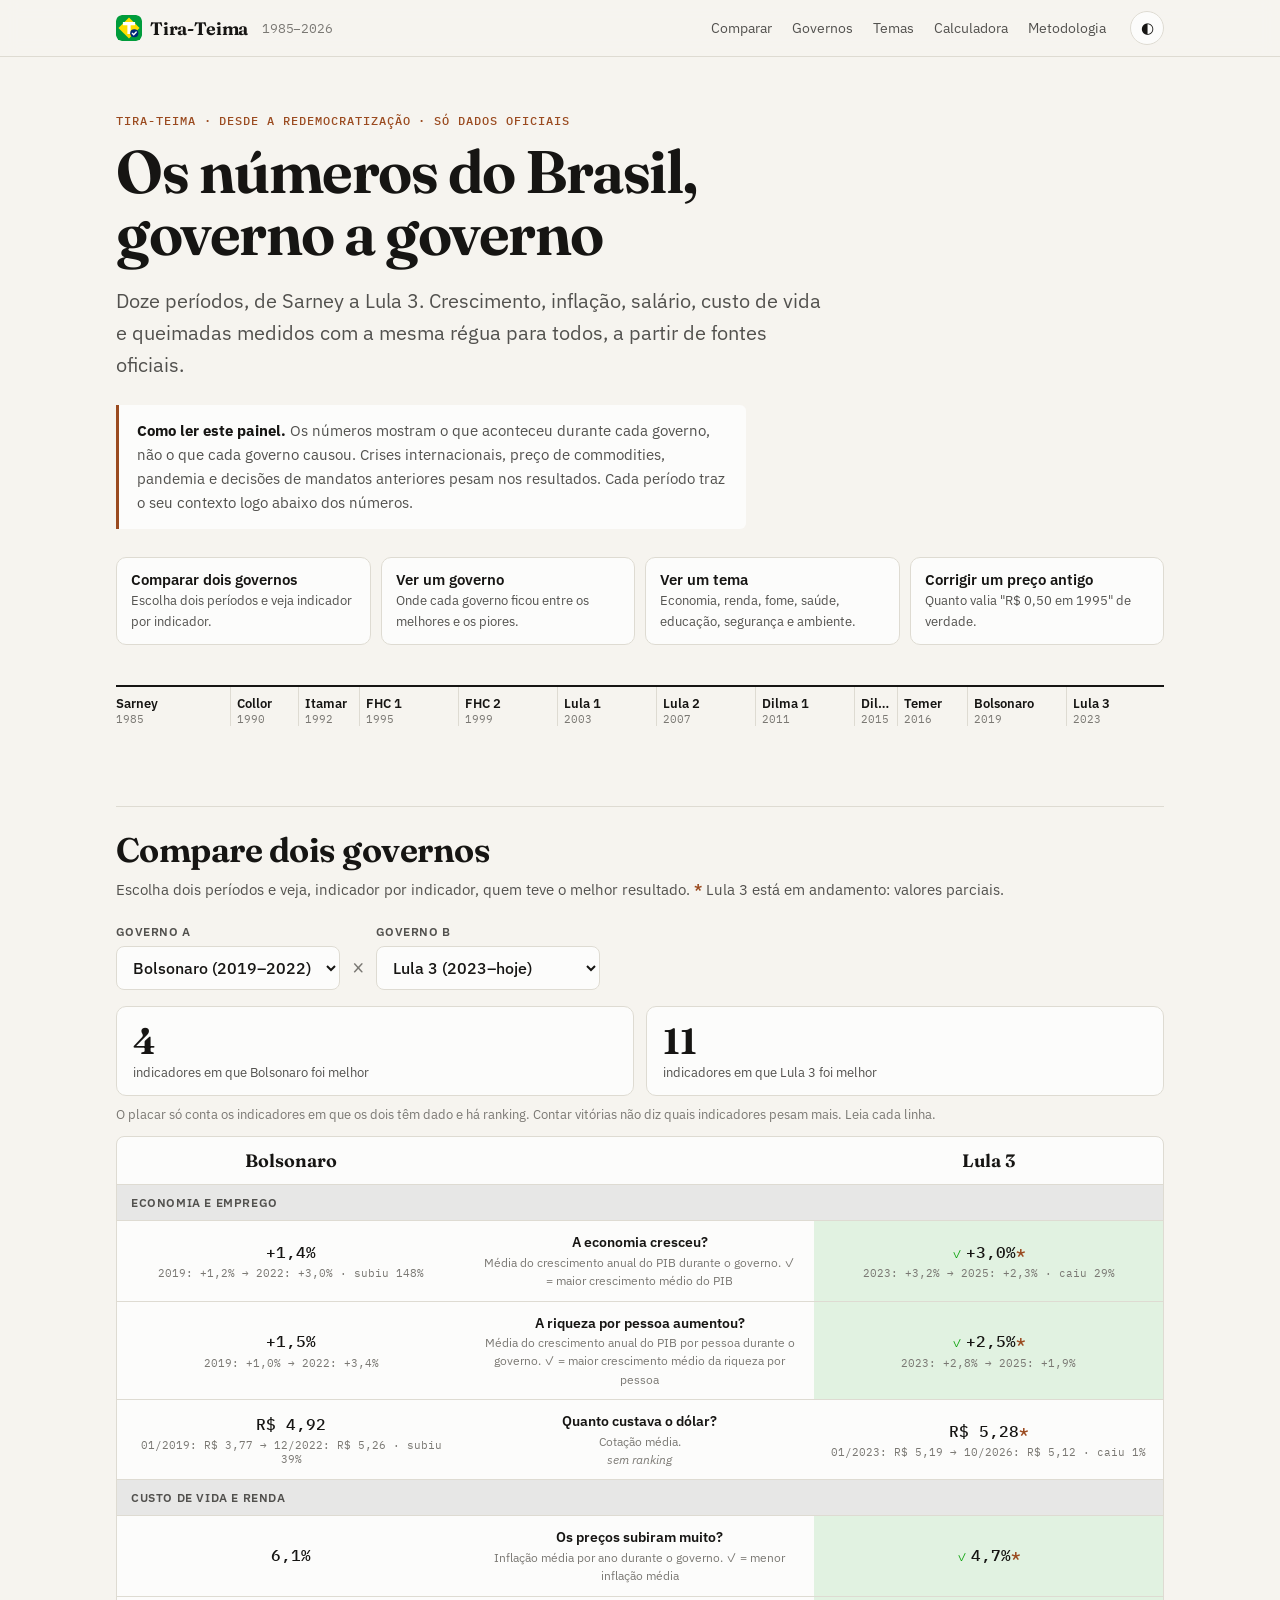
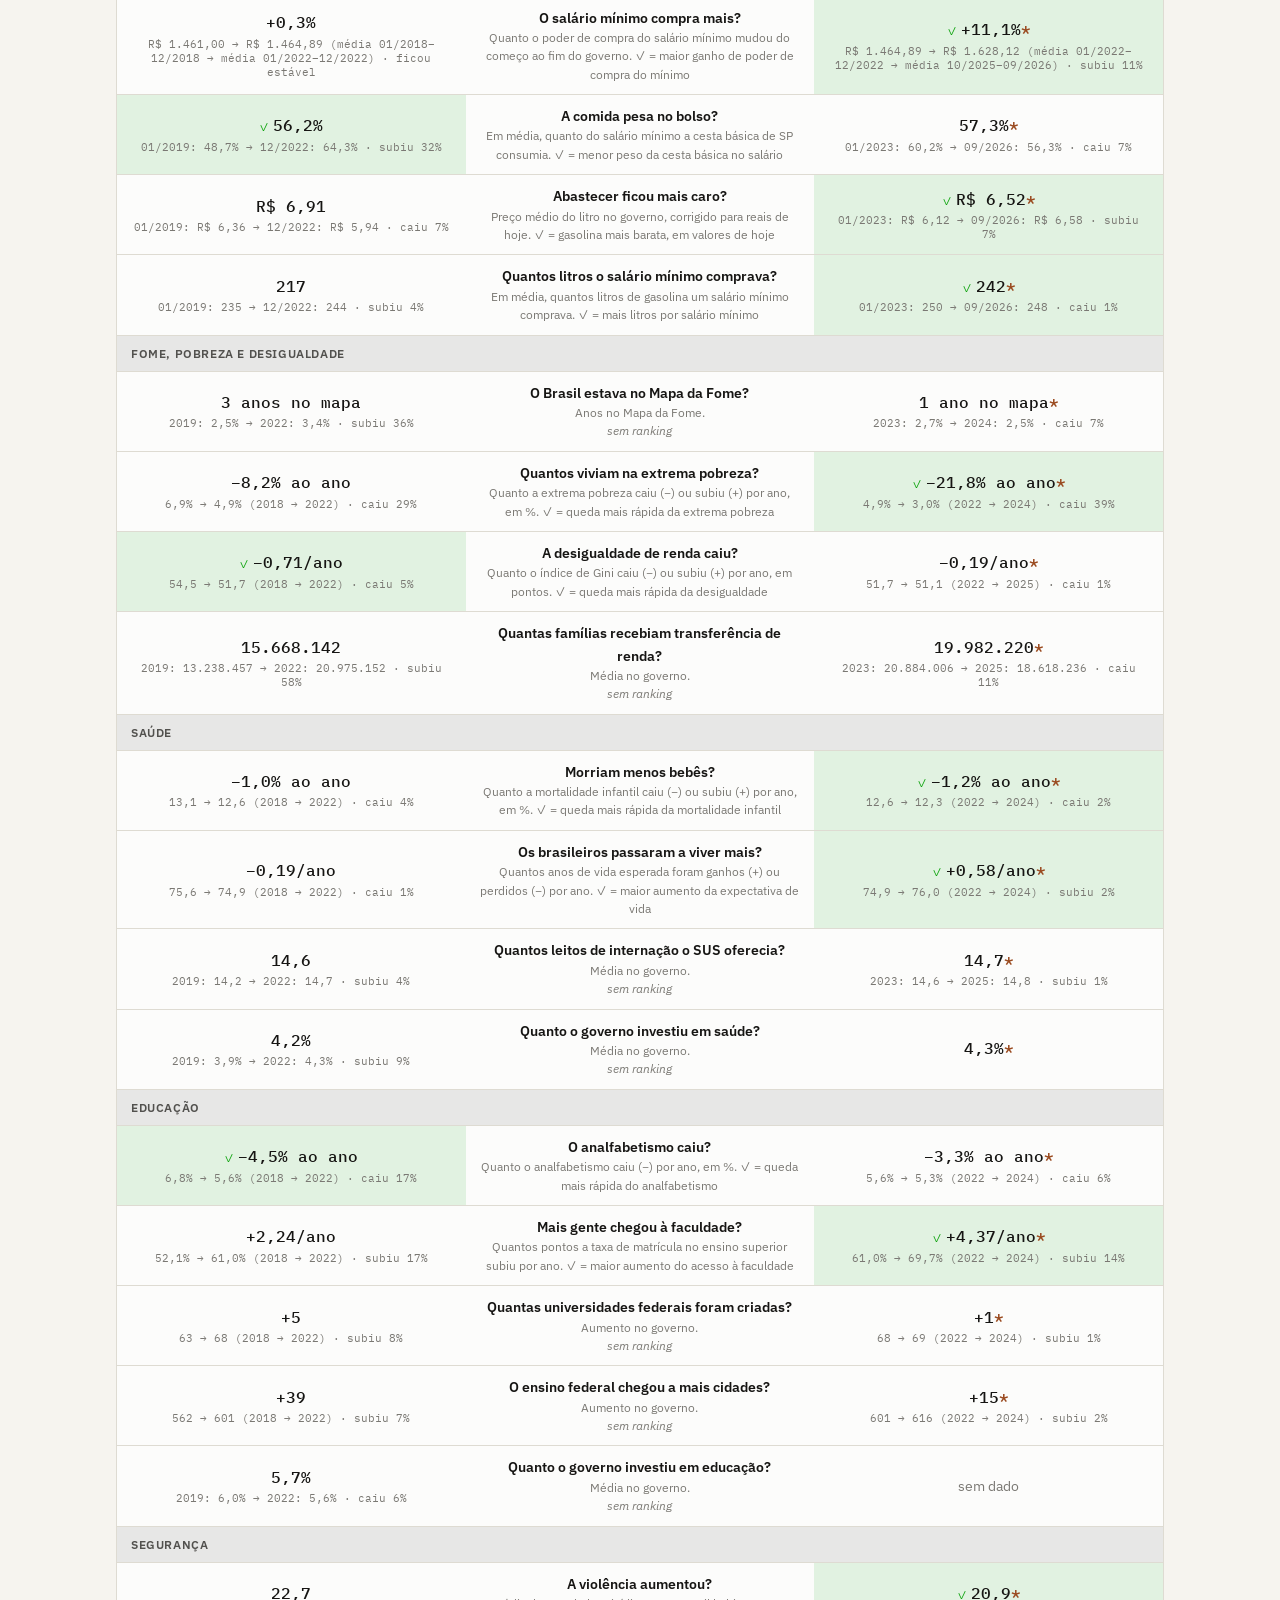
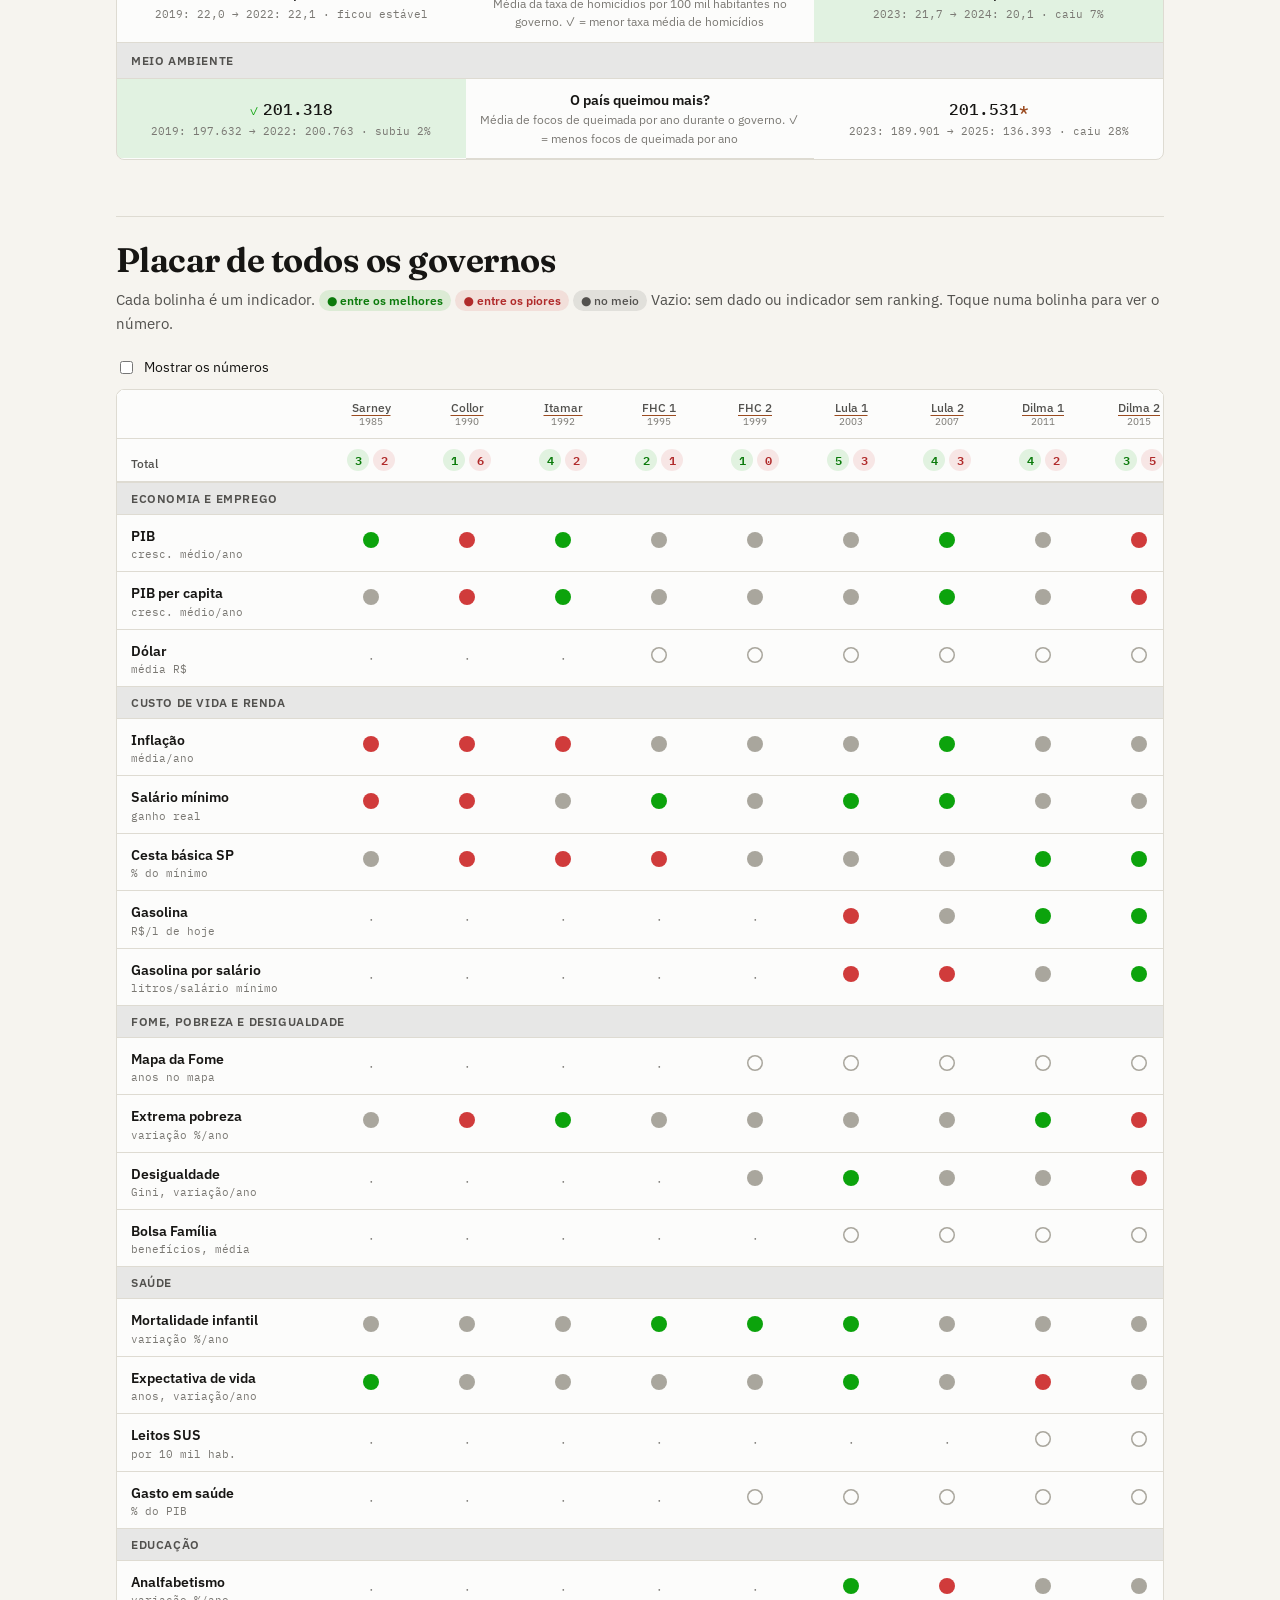
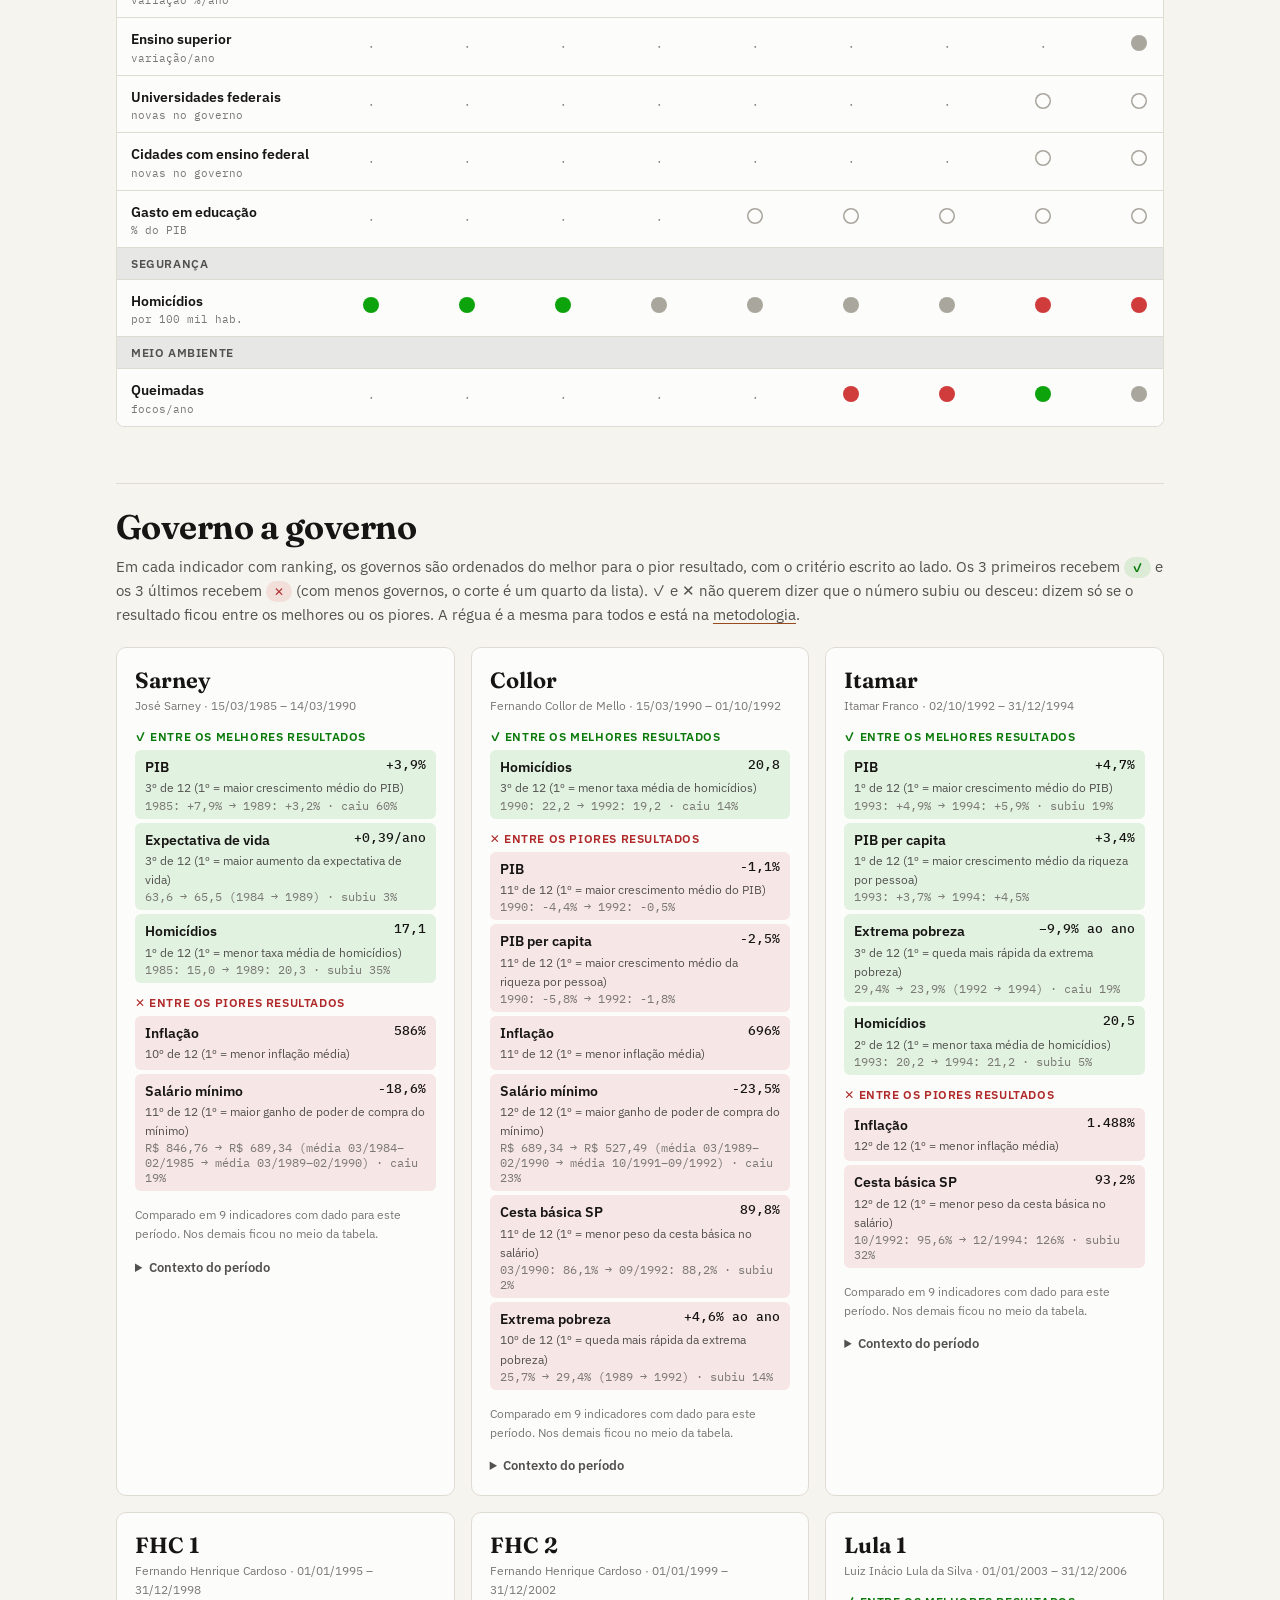
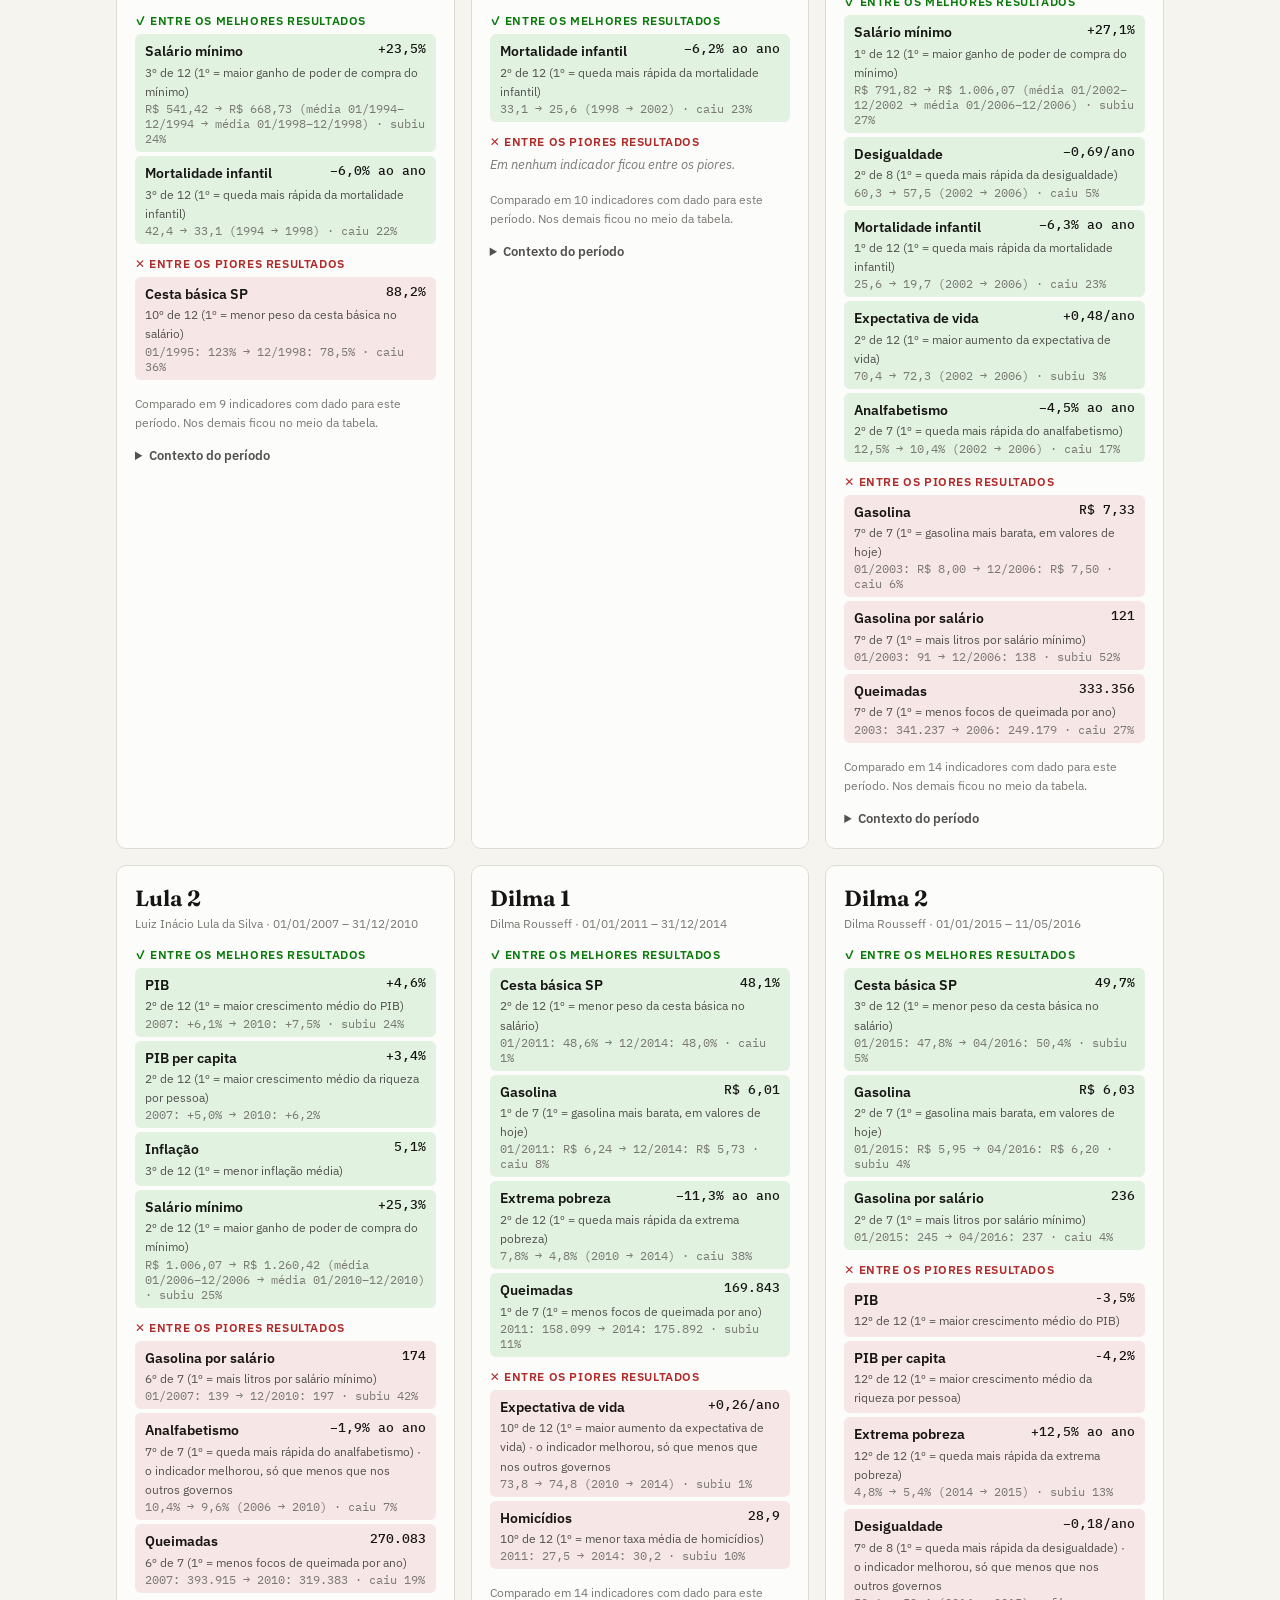
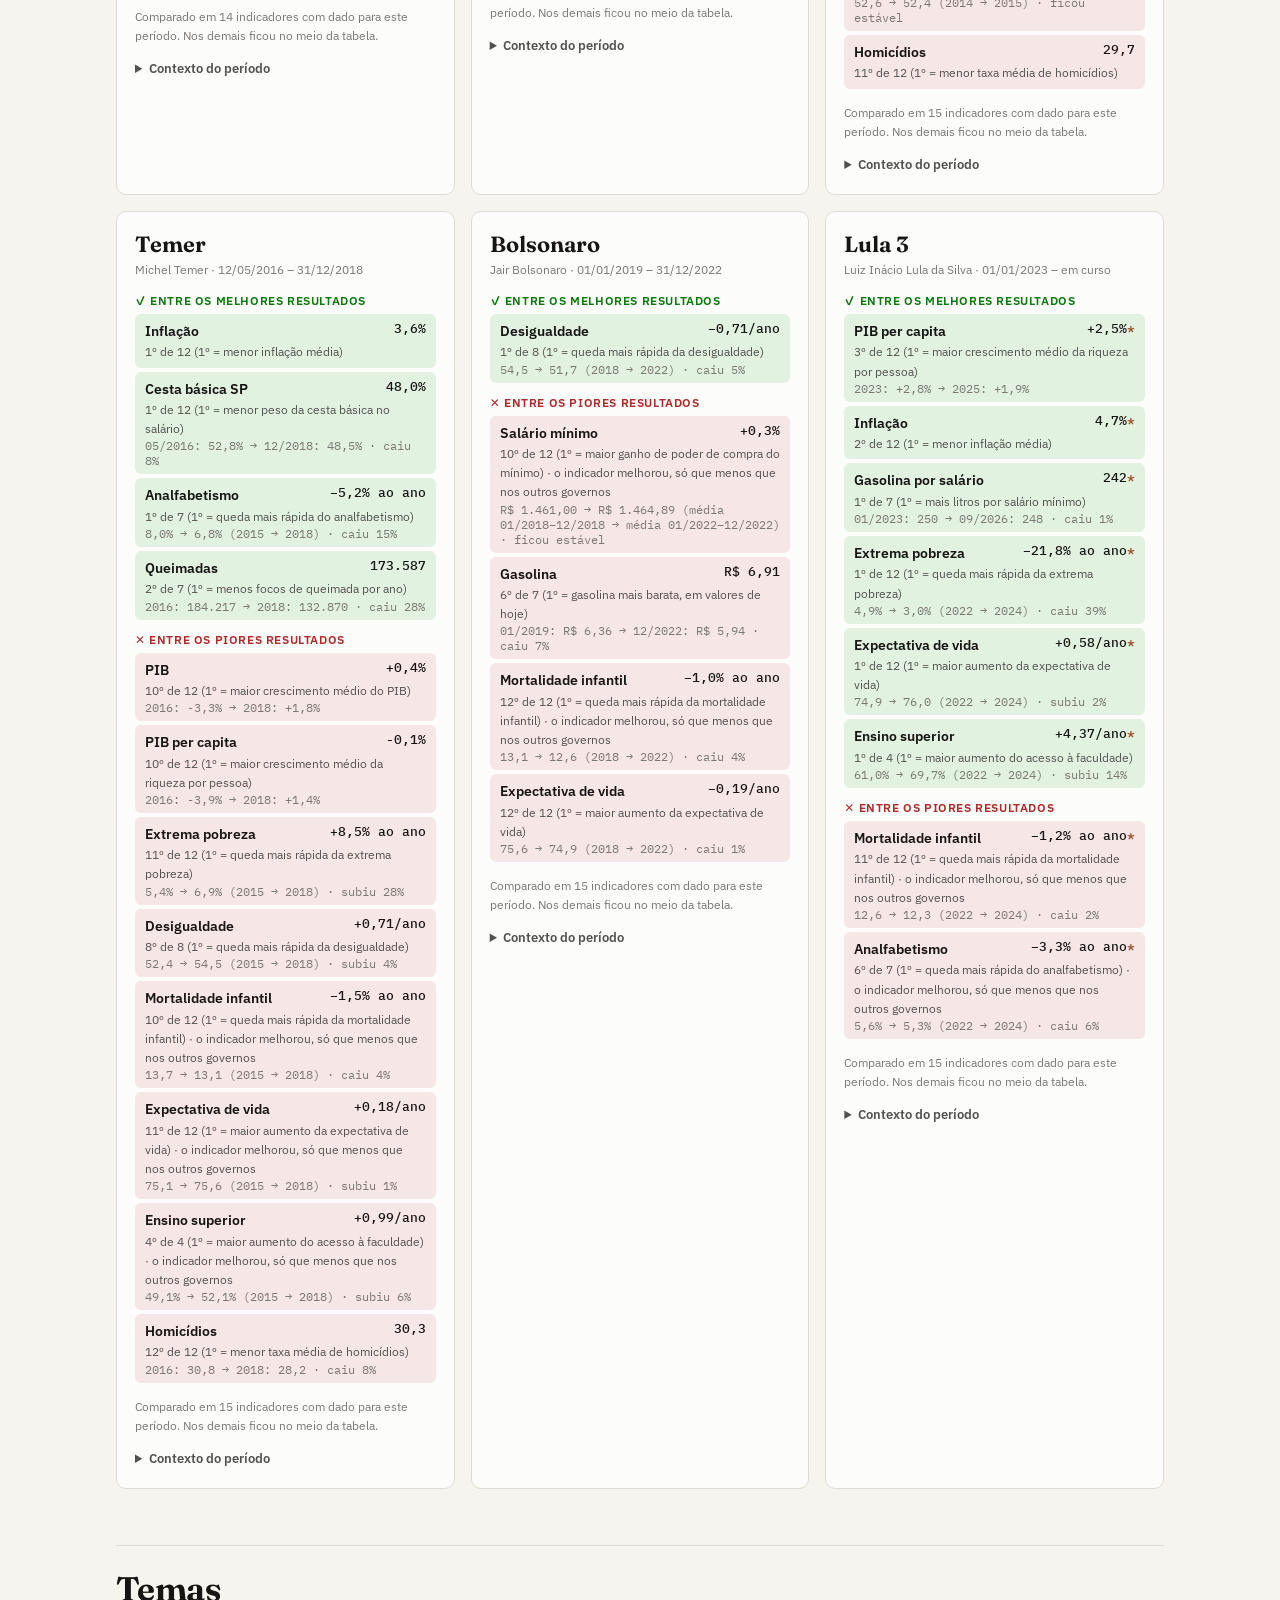
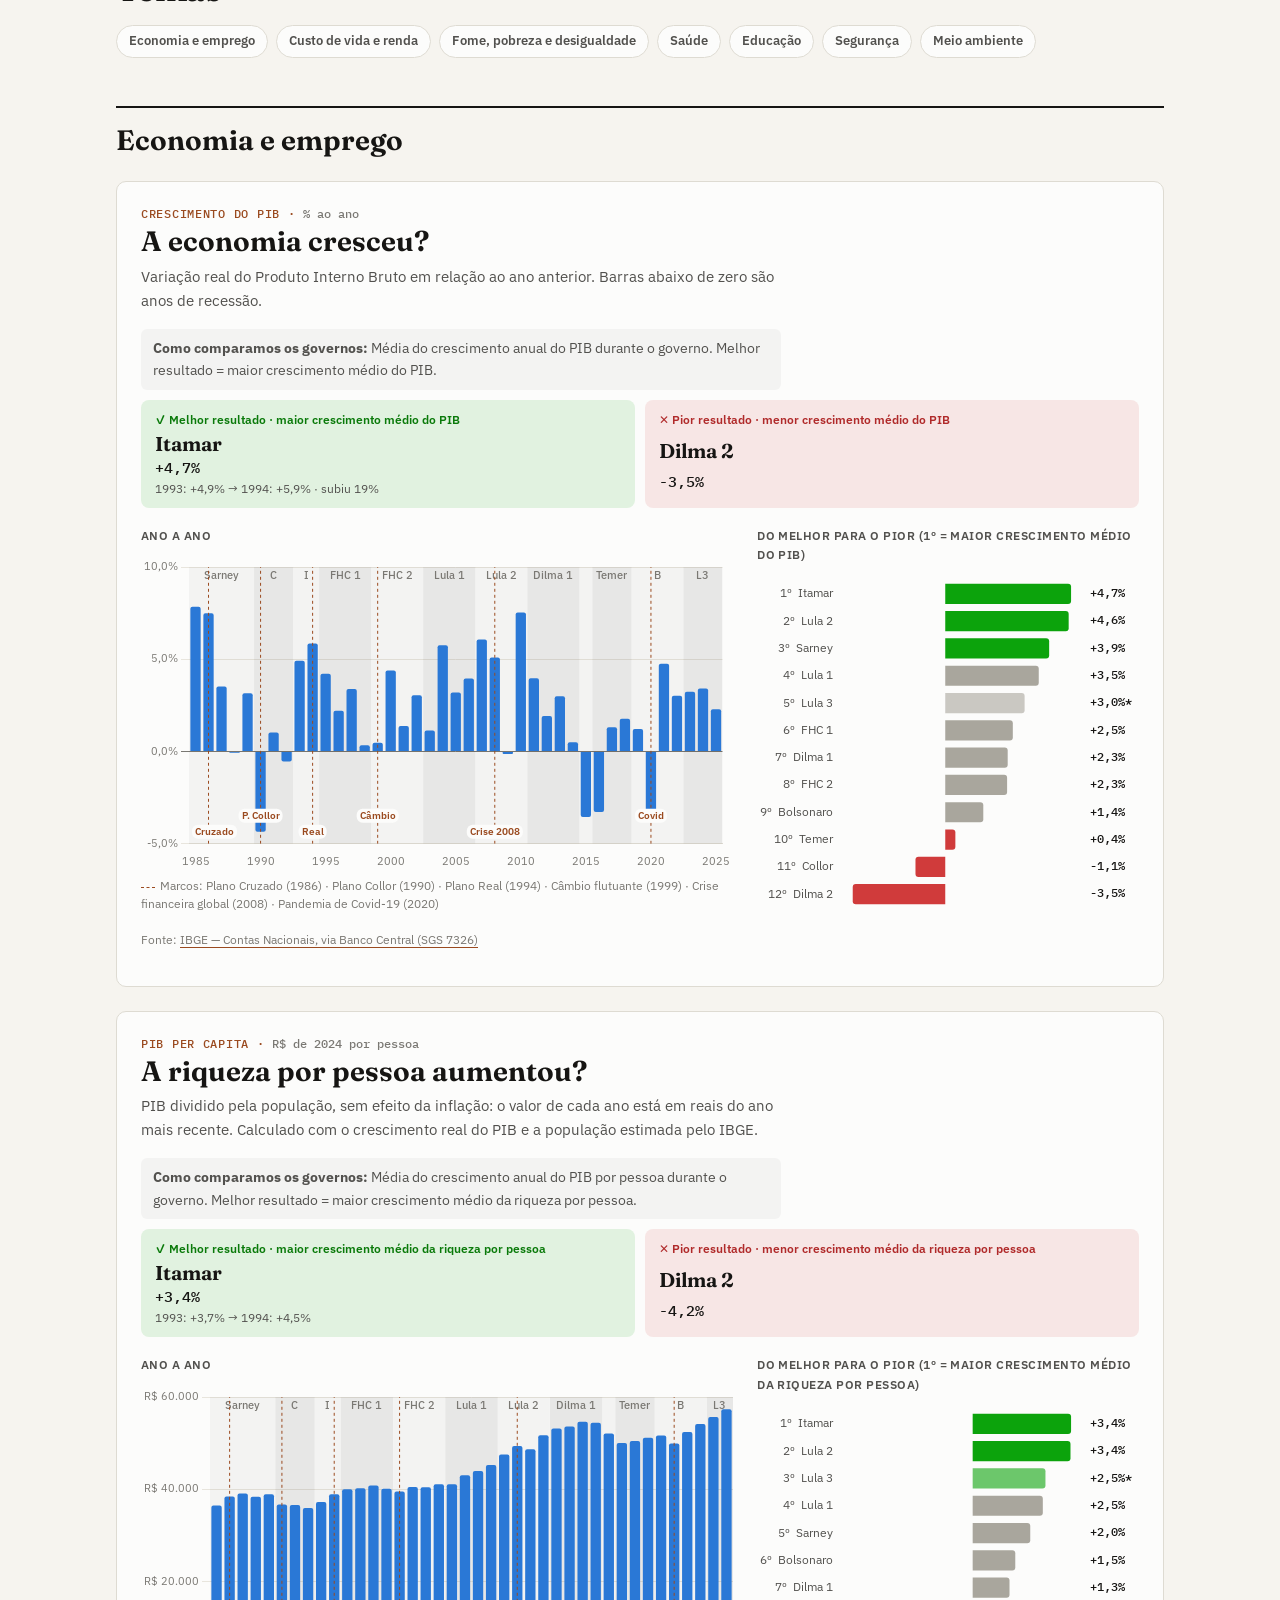
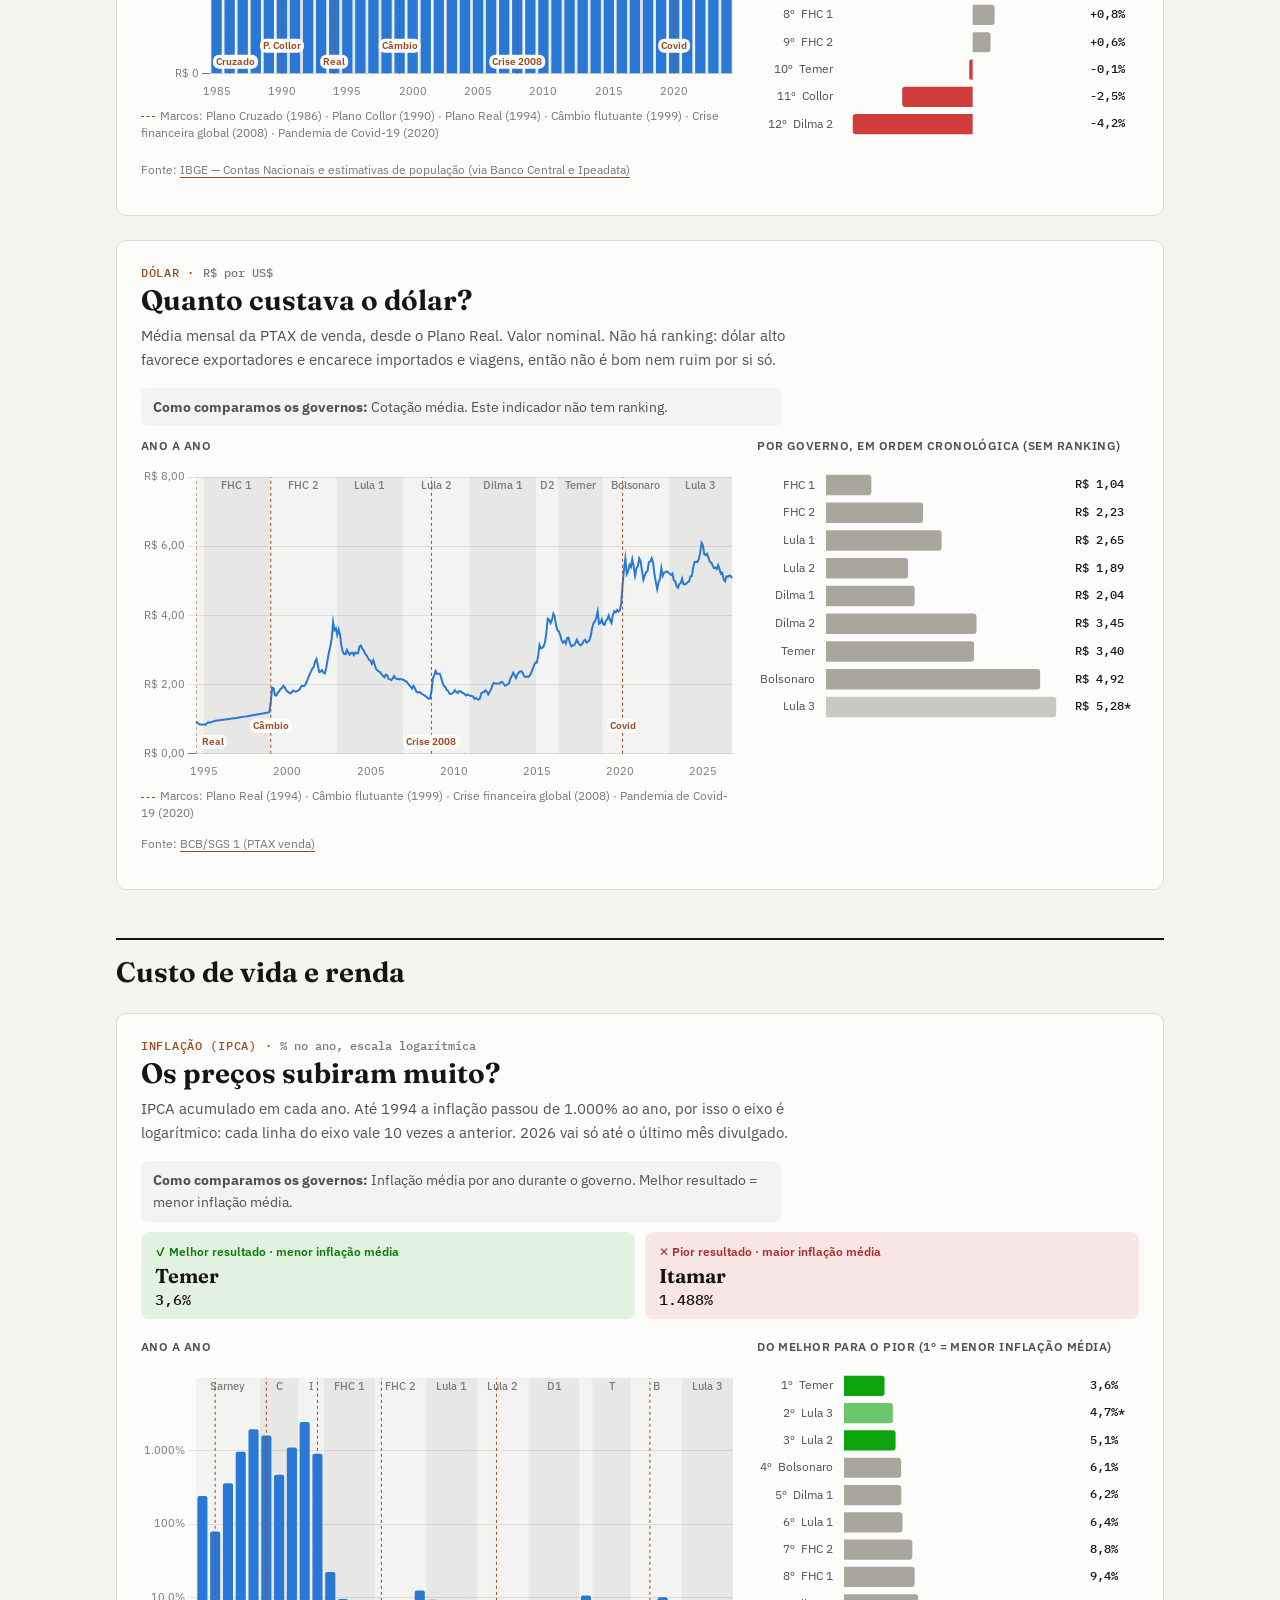
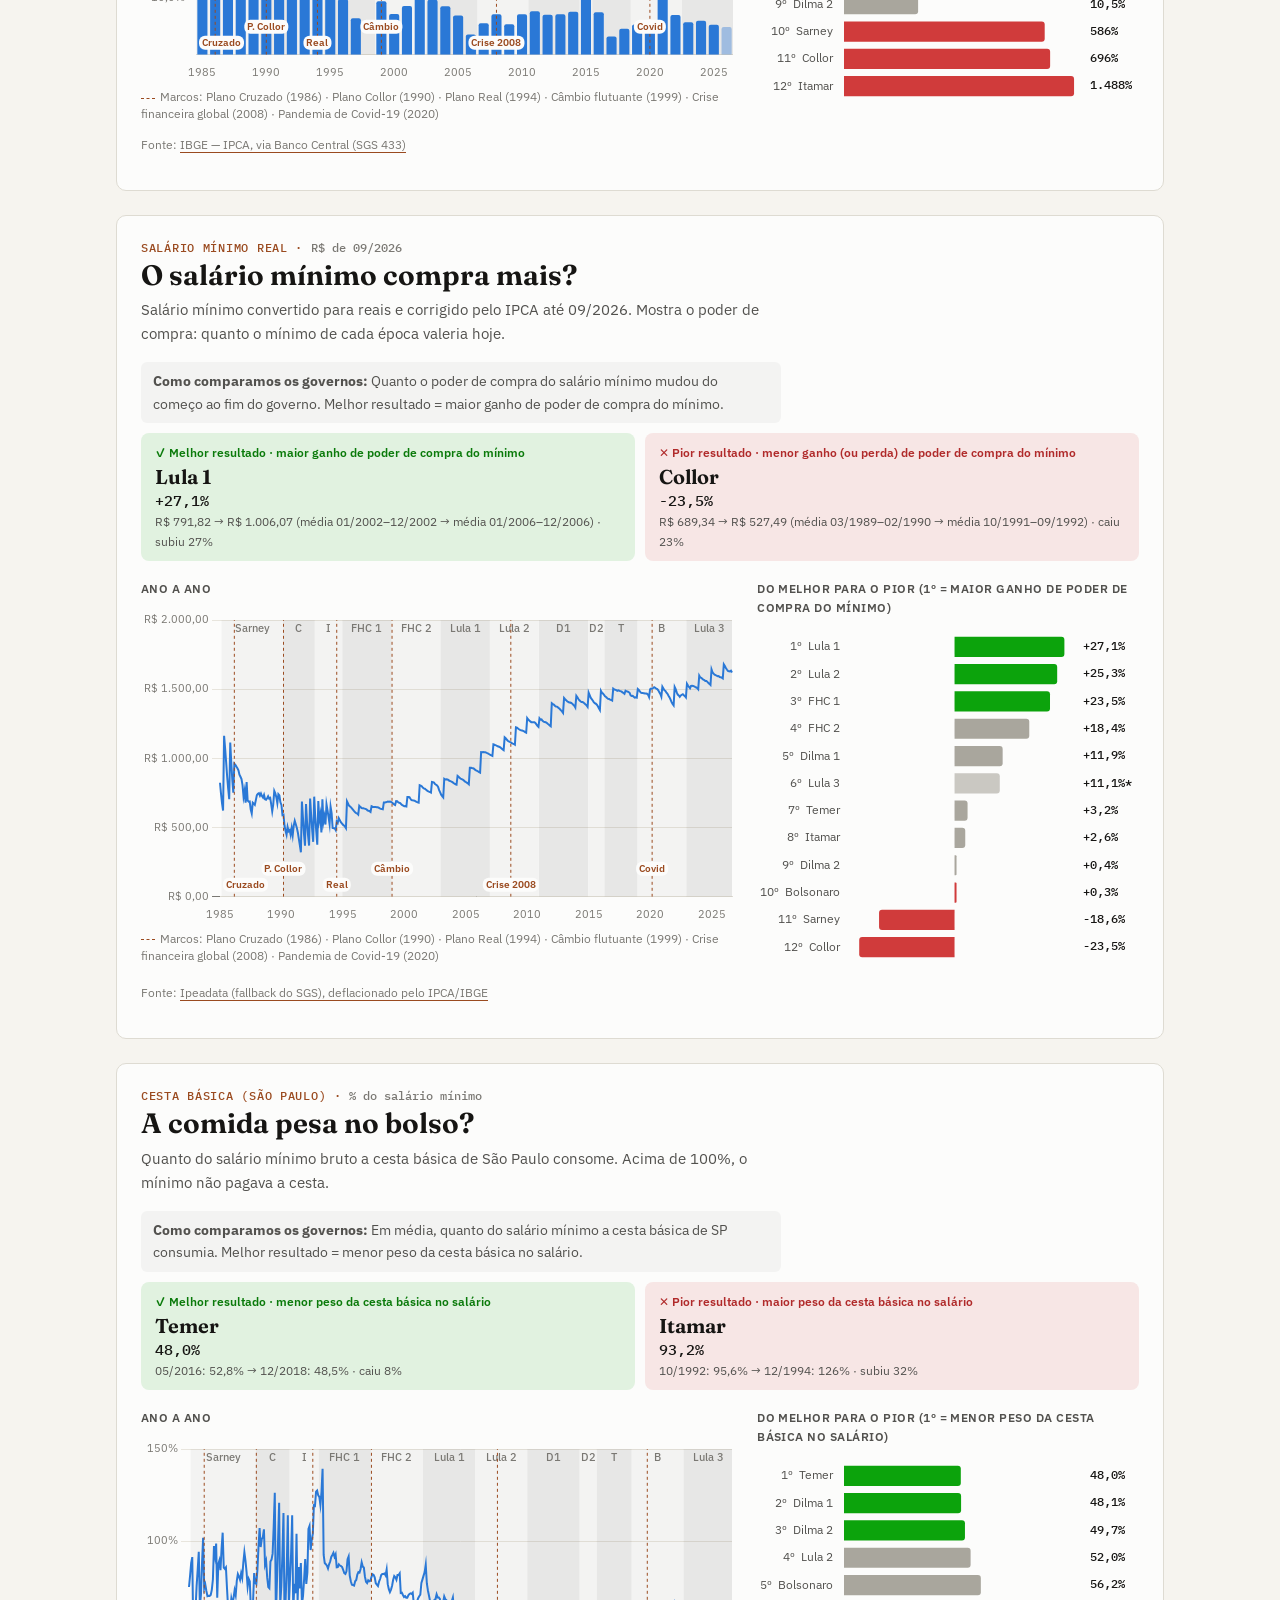
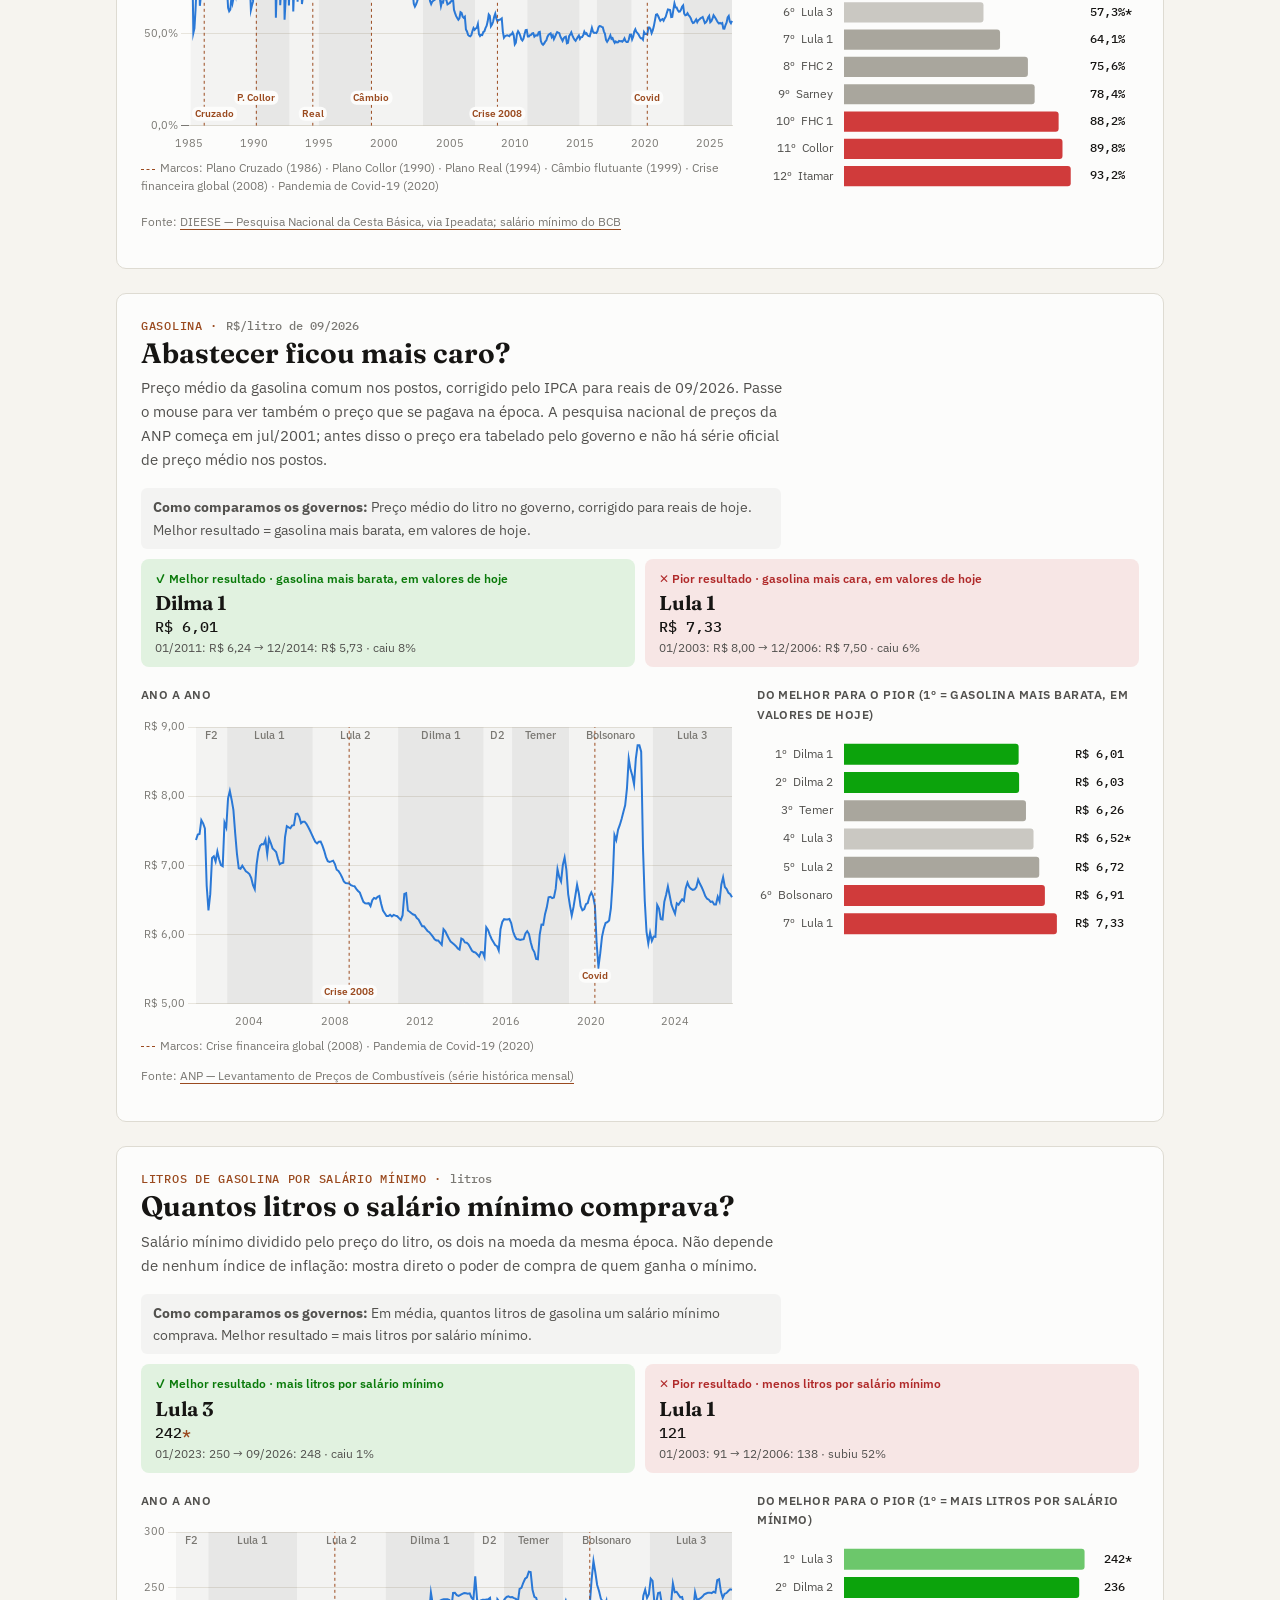
==== site/index.html @ 39c3a135 "Logo ao lado do nome Tira-Teima no topo do site Co-Authored-By: Claude Opus 5.5 <noreply@anthropic.c" ====
<!doctype html>
<html lang="pt-BR">
<head>
<meta charset="utf-8">
<meta name="viewport" content="width=device-width, initial-scale=1">
<title>Tira-Teima · Os números do Brasil, governo a governo</title>
<meta name="description" content="PIB, inflação, salário mínimo, custo de vida e queimadas no Brasil desde a redemocratização, comparados governo a governo com dados públicos oficiais.">
<meta property="og:title" content="Tira-Teima · Os números do Brasil, governo a governo">
<meta property="og:site_name" content="Tira-Teima">
<meta property="og:description" content="Do Sarney ao Lula 3: indicadores econômicos e ambientais comparados governo a governo, com dados do IBGE, Banco Central, DIEESE, ANP e INPE.">
<meta property="og:locale" content="pt_BR">
<link rel="icon" href="favicon.svg" type="image/svg+xml">
<link rel="icon" href="favicon-32.png" type="image/png" sizes="32x32">
<link rel="apple-touch-icon" href="apple-touch-icon.png">
<meta name="theme-color" content="#009C3B">
<link rel="preconnect" href="https://fonts.googleapis.com">
<link rel="preconnect" href="https://fonts.gstatic.com" crossorigin>
<link href="https://fonts.googleapis.com/css2?family=Fraunces:opsz,wght@9..144,500;9..144,650&family=IBM+Plex+Sans:wght@400;500;600&family=IBM+Plex+Mono:wght@400;500&display=swap" rel="stylesheet">
<link rel="stylesheet" href="style.css">
</head>
<body>
<a class="pular" href="#conteudo">Pular para o conteúdo</a>

<header class="topo">
  <div class="wrap topo-linha">
    <a class="marca" href="#conteudo"><img src="favicon.svg" alt="" width="26" height="26">Tira-Teima <span class="marca-anos">1985–2026</span></a>
    <nav class="menu" aria-label="Seções">
      <a href="#comparativo">Comparar</a>
      <a href="#governos">Governos</a>
      <a href="#indicadores">Temas</a>
      <a href="#calculadora">Calculadora</a>
      <a href="#metodologia">Metodologia</a>
    </nav>
    <button class="tema" type="button" id="tema" aria-label="Alternar tema claro e escuro">◐</button>
  </div>
</header>

<main id="conteudo">
  <section class="wrap abertura">
    <p class="kicker">Tira-Teima · desde a redemocratização · só dados oficiais</p>
    <h1>Os números do Brasil, governo a governo</h1>
    <p class="lede">Doze períodos, de Sarney a Lula 3. Crescimento, inflação, salário, custo de vida e queimadas medidos com a mesma régua para todos, a partir de fontes oficiais.</p>
    <aside class="aviso" role="note">
      <strong>Como ler este painel.</strong> Os números mostram o que aconteceu durante cada governo, não o que cada governo causou. Crises internacionais, preço de commodities, pandemia e decisões de mandatos anteriores pesam nos resultados. Cada período traz o seu contexto logo abaixo dos números.
    </aside>
    <nav class="entradas" aria-label="Comece por aqui">
      <a href="#comparativo"><b>Comparar dois governos</b><span>Escolha dois períodos e veja indicador por indicador.</span></a>
      <a href="#governos"><b>Ver um governo</b><span>Onde cada governo ficou entre os melhores e os piores.</span></a>
      <a href="#indicadores"><b>Ver um tema</b><span>Economia, renda, fome, saúde, educação, segurança e ambiente.</span></a>
      <a href="#calculadora"><b>Corrigir um preço antigo</b><span>Quanto valia "R$ 0,50 em 1995" de verdade.</span></a>
    </nav>
    <div class="linha-tempo" id="linha-tempo" aria-label="Linha do tempo dos governos"></div>
  </section>

  <section class="wrap bloco" id="comparativo">
    <h2>Compare dois governos</h2>
    <p class="sub">Escolha dois períodos e veja, indicador por indicador, quem teve o melhor resultado. <span class="nota-parcial">*</span> Lula 3 está em andamento: valores parciais.</p>
    <div class="duelo-sel">
      <label>Governo A<select id="duelo-a"></select></label>
      <span class="duelo-vs">×</span>
      <label>Governo B<select id="duelo-b"></select></label>
    </div>
    <div id="duelo"></div>

    <h2 class="h2-placar">Placar de todos os governos</h2>
    <p class="sub">Cada bolinha é um indicador. <span class="tag tag-bom">● entre os melhores</span> <span class="tag tag-ruim">● entre os piores</span> <span class="tag tag-neutro">● no meio</span> Vazio: sem dado ou indicador sem ranking. Toque numa bolinha para ver o número.</p>
    <label class="toggle"><input type="checkbox" id="placar-numeros"> Mostrar os números</label>
    <div class="tabela-rolagem" tabindex="0" role="region" aria-label="Placar de todos os governos">
      <table class="placar" id="tabela-comparativo"></table>
    </div>
  </section>

  <section class="wrap bloco" id="governos">
    <h2>Governo a governo</h2>
    <p class="sub">Em cada indicador com ranking, os governos são ordenados do melhor para o pior resultado, com o critério escrito ao lado. Os 3 primeiros recebem <span class="tag tag-bom">✓</span> e os 3 últimos recebem <span class="tag tag-ruim">✕</span> (com menos governos, o corte é um quarto da lista). ✓ e ✕ não querem dizer que o número subiu ou desceu: dizem só se o resultado ficou entre os melhores ou os piores. A régua é a mesma para todos e está na <a href="#metodologia">metodologia</a>.</p>
    <div class="cards-gov" id="cards-gov"></div>
  </section>

  <section class="wrap bloco" id="indicadores">
    <h2>Temas</h2>
    <nav class="chips" id="chips" aria-label="Ir para indicador"></nav>
    <div id="lista-indicadores"></div>
  </section>

  <section class="wrap bloco" id="calculadora">
    <h2>Quanto valia de verdade?</h2>
    <p class="sub">"A gasolina custava R$ 0,50." Pode ser verdade, mas R$ 0,50 de 1995 não é R$ 0,50 de hoje. Digite um preço e o mês: a conta mostra o valor corrigido pela inflação e quanto ele pesava no salário mínimo da época.</p>
    <form class="calc" id="calc" onsubmit="return false">
      <label>Valor <span class="calc-moeda" id="calc-moeda"></span><input id="calc-valor" inputmode="decimal" autocomplete="off"></label>
      <label>Mês<select id="calc-mes"></select></label>
      <label>Ano<select id="calc-ano"></select></label>
    </form>
    <div class="calc-res" id="calc-res" aria-live="polite"></div>
  </section>

  <section class="wrap bloco texto" id="metodologia">
    <h2>Metodologia</h2>
    <h3>Períodos de governo</h3>
    <div id="tabela-governos"></div>
    <h3>A régua de pontos fortes e fracos</h3>
    <ul>
      <li><strong>Maior é melhor:</strong> crescimento do PIB, crescimento do PIB per capita, ganho real do salário mínimo, aumento da expectativa de vida, aumento do acesso ao ensino superior.</li>
      <li><strong>Menor é melhor:</strong> desemprego, homicídios, inflação, peso da cesta básica no salário mínimo, preço real da gasolina, focos de queimada, extrema pobreza, desigualdade (Gini), mortalidade infantil, analfabetismo.</li>
      <li><strong>Sem ranking:</strong> dólar, gasto público em saúde, gasto público em educação, universidades federais, cidades com ensino federal, Bolsa Família, leitos do SUS e Mapa da Fome (a FAO não mede abaixo de 2,5%, então não dá para comparar quem já estava fora do mapa; o site mostra quantos anos cada governo passou no mapa). Câmbio alto ajuda exportadores e encarece importados; gasto é insumo, e o resultado aparece nos indicadores de saúde e educação.</li>
      <li><strong>Ritmo, não nível:</strong> mortalidade infantil, expectativa de vida, analfabetismo, ensino superior, extrema pobreza e desigualdade mudam devagar ao longo de décadas. Comparar o nível premiaria quem governou depois. Por isso o ranking mede quanto o indicador melhorou ou piorou por ano durante cada governo: do ano anterior à posse até o último ano do mandato. Extrema pobreza, mortalidade infantil e analfabetismo usam a variação percentual (cair de 50 para 45 pesa igual a cair de 10 para 9), para não favorecer quem começou de um patamar mais alto. Gini, expectativa de vida e ensino superior usam a variação em pontos. Lacunas de até 2 anos são preenchidas por interpolação linear; lacunas maiores deixam o governo sem resultado.</li>
      <li><strong>Universidades federais e cidades com ensino federal</strong>: contagem anual do Censo da Educação Superior (INEP, desde 1995). O resumo mostra quantas foram acrescentadas entre o ano anterior à posse e o último ano do governo. Sem ranking, porque é expansão de estrutura e governos mais longos tendem a somar mais.</li>
      <li><strong>PIB per capita</strong>: crescimento real do PIB (IBGE) descontado o crescimento da população (IBGE), em reais do ano mais recente.</li>
      <li>Entre os governos com dado no indicador, o quarto melhor (arredondado para cima) recebe ✓ ponto forte e o quarto pior recebe ✕ ponto fraco. Com 12 governos, são 3 de cada lado.</li>
      <li>Um governo só entra no ranking de um indicador se a série cobrir pelo menos 75% do seu período. Por isso Itamar não aparece no dólar (a série começa no Plano Real, em jul/1994) e os governos anteriores a 2003 não aparecem em queimadas.</li>
      <li>Lula 3 entra no ranking com os dados até agora, marcado com *.</li>
    </ul>
    <h3>Como cada número é atribuído a um governo</h3>
    <ul>
      <li><strong>Dados mensais</strong>: o mês pertence a quem governava no dia 15. Nos dois impeachments, o vice entra na data em que assumiu como interino: Itamar em 02/10/1992 e Temer em 12/05/2016.</li>
      <li><strong>Dados anuais</strong> (PIB, queimadas): o ano é dividido na proporção dos dias de cada governo. Isso afeta 1985 (Sarney a partir de 15/03), 1990, 1992 e 2016. Nos gráficos anuais, o ano aparece na faixa de quem governou mais dias.</li>
      <li><strong>Inflação do governo</strong>: média anual equivalente ao IPCA acumulado em todos os meses do mandato.</li>
      <li><strong>Ganho real do salário mínimo</strong>: média do poder de compra nos últimos 12 meses do governo comparada com a média dos 12 meses anteriores à posse. Usar médias evita distorções da hiperinflação, quando o salário subia num mês e perdia valor nos seguintes.</li>
      <li><strong>Moedas antes do Real</strong>: de 1986 a 1994 o Brasil trocou de moeda quatro vezes (Cruzado, Cruzado Novo, Cruzeiro, Cruzeiro Real, Real). Salário mínimo e cesta básica são convertidos para reais pelos fatores oficiais de cada troca e depois corrigidos pelo IPCA. O resultado é conferido contra a série de salário mínimo real do Ipea.</li>
      <li><strong>Valores em reais de hoje</strong>: salário mínimo e gasolina são corrigidos pelo IPCA até o último mês divulgado. O dólar aparece em valor nominal, só a partir do Plano Real.</li>
    </ul>
    <h3>Limites</h3>
    <ul>
      <li>Correlação não é causalidade: um indicador melhor ou pior não prova efeito de política de governo.</li>
      <li>Governos têm durações diferentes: Itamar governou 2 anos e 3 meses, FHC e Lula, 8 anos cada. Médias de períodos curtos oscilam mais.</li>
      <li>A cesta básica é a de São Paulo (DIEESE) e é comparada ao salário mínimo bruto, sem descontos.</li>
      <li>Focos de queimada vêm do satélite de referência do INPE, com série comparável desde 2003. Contagem de focos não é área queimada.</li>
      <li>A pesquisa nacional de preços de combustíveis da ANP começa em julho de 2001. Até o início de 2002 o preço da gasolina era definido pelo governo, e não há série oficial de preço médio nos postos antes disso. Por isso FHC 1 e Itamar ficam sem resultado em gasolina.</li>
      <li>A ANP não fez pesquisa de preços de combustíveis entre 18/8/2020 e 17/10/2020; esses meses ficam sem dado de gasolina.</li>
      <li>Fome, pobreza, mortalidade, expectativa de vida e educação vêm de bases da ONU (FAO, OMS, UNESCO, IGME) publicadas pelo Banco Mundial e calculadas com dados do IBGE, INEP e Ministério da Saúde. São as séries usadas para comparar o Brasil com outros países, inclusive pelo próprio governo. A FAO publica médias de três anos; a série começa em 2001.</li>
      <li>A taxa oficial de desmatamento do PRODES/INPE não é publicada em formato de tabela para download automático, por isso ainda não entra no painel.</li>
      <li>Fontes oficiais revisam dados. A cada atualização o painel baixa a série inteira de novo.</li>
    </ul>
    <h3>Situação das fontes nesta atualização</h3>
    <div class="tabela-rolagem"><table class="status" id="tabela-status"></table></div>
  </section>

</main>

<footer class="rodape">
  <div class="wrap">
    <p>Atualizado em <span id="gerado-em">—</span>. Fontes: IBGE, Banco Central, Ipea, DIEESE, ANP, INPE, INEP, Ministério da Saúde, MDS, FAO, OMS e UNESCO.</p>
    <p>Projeto independente, sem vínculo com partido, candidato ou governo.</p>
  </div>
</footer>

<script src="vendor/chart.umd.min.js"></script>
<script src="vendor/chartjs-plugin-annotation.min.js"></script>
<script src="app.js"></script>
</body>
</html>
---- site/style.css ----
:root {
  color-scheme: light;
  --bg: #f6f4ef;
  --surface: #fcfcfb;
  --ink: #161513;
  --ink-2: #52514e;
  --ink-3: #7a7873;
  --rule: #dedbd2;
  --band-a: rgba(22, 21, 19, 0.035);
  --band-b: rgba(22, 21, 19, 0.085);
  --series: #2a78d6;
  --series-soft: rgba(42, 120, 214, 0.38);
  --accent: #9a4a1f;
  --grid: #e8e5dd;
  --bom: #0ca30c;
  --ruim: #d03b3b;
  --neutro: #a9a69d;
  --bom-bg: rgba(12, 163, 12, 0.11);
  --ruim-bg: rgba(208, 59, 59, 0.11);
  --bom-txt: #0a7a0a;
  --ruim-txt: #b02a2a;
  --serif: "Fraunces", Georgia, serif;
  --sans: "IBM Plex Sans", system-ui, sans-serif;
  --mono: "IBM Plex Mono", ui-monospace, monospace;
}
@media (prefers-color-scheme: dark) {
  :root:not([data-theme="light"]) {
    color-scheme: dark;
    --bg: #121211; --surface: #1a1a19; --ink: #f0efec; --ink-2: #c3c2b7; --ink-3: #8f8d86;
    --rule: #34332f; --band-a: rgba(240, 239, 236, 0.03); --band-b: rgba(240, 239, 236, 0.08);
    --series: #3987e5; --series-soft: rgba(57, 135, 229, 0.4); --accent: #e0915f; --grid: #2a2926; --neutro: #6b6962; --bom-bg: rgba(12, 163, 12, 0.18); --ruim-bg: rgba(208, 59, 59, 0.2); --bom-txt: #5fd35f; --ruim-txt: #f07b7b;
  }
}
:root[data-theme="dark"] {
  color-scheme: dark;
  --bg: #121211; --surface: #1a1a19; --ink: #f0efec; --ink-2: #c3c2b7; --ink-3: #8f8d86;
  --rule: #34332f; --band-a: rgba(240, 239, 236, 0.03); --band-b: rgba(240, 239, 236, 0.08);
  --series: #3987e5; --series-soft: rgba(57, 135, 229, 0.4); --accent: #e0915f; --grid: #2a2926; --neutro: #6b6962; --bom-bg: rgba(12, 163, 12, 0.18); --ruim-bg: rgba(208, 59, 59, 0.2); --bom-txt: #5fd35f; --ruim-txt: #f07b7b;
}

* { box-sizing: border-box; }
html { scroll-behavior: smooth; scroll-padding-top: 72px; }
body { margin: 0; background: var(--bg); color: var(--ink); font: 16px/1.6 var(--sans); -webkit-font-smoothing: antialiased; }
a { color: inherit; text-decoration-color: var(--accent); text-underline-offset: 3px; }
a:hover { color: var(--accent); }
code { font: 0.88em var(--mono); background: var(--band-b); padding: 1px 5px; border-radius: 4px; }
.wrap { max-width: 1080px; margin: 0 auto; padding: 0 16px; }
.pular { position: absolute; left: -999px; }
.pular:focus { left: 16px; top: 8px; background: var(--surface); padding: 8px 12px; z-index: 10; }

/* topo */
.topo { position: sticky; top: 0; z-index: 5; background: color-mix(in srgb, var(--bg) 88%, transparent); backdrop-filter: blur(8px); border-bottom: 1px solid var(--rule); }
.topo-linha { display: flex; align-items: center; gap: 24px; height: 56px; }
.marca { font: 650 18px var(--serif); letter-spacing: -0.01em; white-space: nowrap; display: inline-flex; align-items: center; gap: 8px; text-decoration: none; color: var(--ink); }
.marca img { display: block; border-radius: 6px; }
.marca-anos { font: 400 13px var(--mono); color: var(--ink-3); margin-left: 6px; }
.menu { display: flex; gap: 20px; margin-left: auto; font-size: 14px; }
.menu a { text-decoration: none; color: var(--ink-2); }
.menu a:hover { color: var(--ink); }
.tema { border: 1px solid var(--rule); background: var(--surface); color: var(--ink); width: 34px; height: 34px; border-radius: 50%; cursor: pointer; font-size: 15px; }
@media (max-width: 640px) { .menu { display: none; } .tema { margin-left: auto; } }

/* abertura */
.abertura { padding-top: 56px; padding-bottom: 24px; }
.kicker { font: 500 12px var(--mono); text-transform: uppercase; letter-spacing: 0.08em; color: var(--accent); margin: 0 0 12px; }
h1 { font: 650 clamp(34px, 6vw, 60px)/1.04 var(--serif); letter-spacing: -0.025em; margin: 0 0 20px; max-width: 16ch; }
.lede { font-size: clamp(17px, 2.2vw, 20px); color: var(--ink-2); max-width: 60ch; margin: 0 0 24px; }
.aviso { border-left: 3px solid var(--accent); background: var(--surface); padding: 14px 18px; max-width: 70ch; font-size: 15px; color: var(--ink-2); border-radius: 0 6px 6px 0; }
.aviso strong { color: var(--ink); }

.linha-tempo { display: flex; margin-top: 40px; border-top: 2px solid var(--ink); }
.lt-seg { padding: 8px 6px 0; border-left: 1px solid var(--rule); min-width: 0; text-decoration: none; color: inherit; }
.lt-seg:hover .lt-nome { color: var(--accent); }
.lt-seg:first-child { border-left: 0; padding-left: 0; }
.lt-nome { font: 600 13px var(--sans); white-space: nowrap; overflow: hidden; text-overflow: ellipsis; display: block; }
.lt-anos { font: 400 11px var(--mono); color: var(--ink-3); white-space: nowrap; overflow: hidden; text-overflow: ellipsis; display: block; }
@media (max-width: 760px) { .lt-anos { display: none; } .lt-nome { font-size: 10px; } .lt-seg { padding: 6px 2px 0; } }

/* blocos */
.bloco { padding-top: 56px; }
h2 { font: 650 clamp(26px, 3.6vw, 34px)/1.15 var(--serif); letter-spacing: -0.015em; margin: 0 0 8px; padding-top: 24px; border-top: 1px solid var(--rule); }
h3 { font: 600 17px var(--sans); margin: 32px 0 8px; }
.sub { color: var(--ink-2); margin: 0 0 20px; font-size: 15px; }
.nota-parcial { color: var(--accent); font-weight: 600; }

/* tabelas */
.tabela-rolagem { overflow-x: auto; background: var(--surface); border: 1px solid var(--rule); border-radius: 8px; }
table { border-collapse: collapse; width: 100%; font-size: 14px; }
th, td { padding: 10px 14px; text-align: right; border-bottom: 1px solid var(--rule); white-space: nowrap; }
th:first-child, td:first-child { text-align: left; }
thead th { font: 500 12px var(--sans); color: var(--ink-2); vertical-align: bottom; white-space: normal; min-width: 96px; }
thead th small { display: block; font-weight: 400; color: var(--ink-3); }
tbody tr:last-child td { border-bottom: 0; }
td.num { font: 500 14px var(--mono); font-variant-numeric: tabular-nums; }
td.gov { font-weight: 600; }
td.gov small { display: block; font: 400 11px var(--mono); color: var(--ink-3); }
.comparativo tbody tr:hover { background: var(--band-a); }
.sem-dado { color: var(--ink-3); }
.parcial-tag { color: var(--accent); }

/* indicadores */
.chips { display: flex; flex-wrap: wrap; gap: 8px; margin: 16px 0 8px; }
.chips a { text-decoration: none; font-size: 13px; padding: 5px 12px; border: 1px solid var(--rule); border-radius: 999px; background: var(--surface); color: var(--ink-2); }
.chips a:hover { border-color: var(--ink-2); color: var(--ink); }
.ind { background: var(--surface); border: 1px solid var(--rule); border-radius: 10px; padding: 24px; margin-top: 24px; }
.ind-cab { display: flex; flex-wrap: wrap; align-items: baseline; justify-content: space-between; gap: 4px 16px; }
.ind h3 { font: 650 22px var(--serif); margin: 0; }
.ind-unid { font: 400 12px var(--mono); color: var(--ink-3); }
.ind-desc { color: var(--ink-2); font-size: 15px; margin: 6px 0 16px; max-width: 72ch; }
.grafico { position: relative; height: 320px; }
@media (max-width: 640px) { .ind { padding: 16px; } .grafico { height: 260px; } }
.fonte { font-size: 12px; color: var(--ink-3); margin-top: 12px; }
.indisponivel { color: var(--ink-3); font-style: italic; }

/* texto */
.texto ul { padding-left: 20px; max-width: 75ch; }
.texto li { margin-bottom: 8px; color: var(--ink-2); }
.texto li strong { color: var(--ink); }
.status td { white-space: normal; }
.st-ok { color: var(--ink); }
.st-alerta { color: var(--accent); font-weight: 600; }

.rodape { margin-top: 80px; border-top: 1px solid var(--rule); padding: 24px 0 48px; font-size: 13px; color: var(--ink-3); }
.rodape p { margin: 4px 0; }
.carregando { color: var(--ink-3); padding: 24px 0; }

/* tags e destaques */
.tag { display: inline-block; font-size: 12px; font-weight: 600; padding: 1px 8px; border-radius: 999px; white-space: nowrap; }
.tag-bom { background: var(--bom-bg); color: var(--bom-txt); }
.tag-ruim { background: var(--ruim-bg); color: var(--ruim-txt); }
.tag-neutro { background: var(--band-b); color: var(--ink-2); font-weight: 500; }
.legenda-tabela { display: flex; flex-wrap: wrap; gap: 8px; margin: -8px 0 12px; }
.cel-bom { background: var(--bom-bg); }
.cel-ruim { background: var(--ruim-bg); }
.cel-bom .ic { color: var(--bom); margin-right: 4px; font-size: 10px; }
.cel-ruim .ic { color: var(--ruim); margin-right: 4px; font-size: 10px; }
td.gov a { text-decoration: none; }

/* cards por governo */
.cards-gov { display: grid; grid-template-columns: repeat(auto-fill, minmax(300px, 1fr)); gap: 16px; }
.card-gov { background: var(--surface); border: 1px solid var(--rule); border-radius: 10px; padding: 18px; display: flex; flex-direction: column; gap: 14px; scroll-margin-top: 72px; }
.card-gov header h3 { font: 650 22px var(--serif); margin: 0; }
.card-gov header p { margin: 2px 0 0; font-size: 12px; color: var(--ink-3); }
.listas { display: grid; gap: 12px; }
.listas h4 { font: 600 12px var(--sans); text-transform: uppercase; letter-spacing: 0.05em; margin: 0 0 6px; }
.h-bom { color: var(--bom-txt); }
.h-ruim { color: var(--ruim-txt); }
.listas ul { list-style: none; margin: 0; padding: 0; display: grid; gap: 4px; }
.listas li { display: grid; grid-template-columns: 1fr auto; gap: 0 8px; font-size: 14px; padding: 6px 10px; border-radius: 6px; }
.listas div:first-child li { background: var(--bom-bg); }
.listas div:last-child li { background: var(--ruim-bg); }
.it-nome { font-weight: 600; }
.it-valor { font: 500 13px var(--mono); text-align: right; }
.it-pos { grid-column: 1 / -1; font-size: 12px; color: var(--ink-2); }
.vazio { font-size: 13px; color: var(--ink-3); margin: 0; font-style: italic; }
.trilhas { border-top: 1px solid var(--rule); padding-top: 10px; display: grid; gap: 5px; }
.tr-eixo { display: flex; justify-content: space-between; margin-left: 124px; font-size: 10px; color: var(--ink-3); text-transform: uppercase; letter-spacing: 0.06em; }
.trilha { display: grid; grid-template-columns: 116px 1fr; gap: 8px; align-items: center; }
.tr-nome { font-size: 11.5px; color: var(--ink-2); white-space: nowrap; overflow: hidden; text-overflow: ellipsis; }
.tr-pista { position: relative; height: 4px; background: var(--grid); border-radius: 2px; margin: 0 6px; }
.tr-ponto { position: absolute; top: 50%; width: 11px; height: 11px; border-radius: 50%; transform: translate(-50%, -50%); background: var(--neutro); border: 2px solid var(--surface); }
.tr-ponto.bom { background: var(--bom); }
.tr-ponto.ruim { background: var(--ruim); }
.contexto summary { cursor: pointer; font-size: 13px; font-weight: 600; color: var(--ink-2); }
.contexto ul { margin: 8px 0 0; padding-left: 18px; font-size: 13px; color: var(--ink-2); }
.contexto li { margin-bottom: 3px; }

/* cartão de indicador */
.ind-kicker { font: 500 12px var(--mono); color: var(--accent); text-transform: uppercase; letter-spacing: 0.06em; margin: 0 0 4px; }
.ind-kicker span { color: var(--ink-3); text-transform: none; letter-spacing: 0; }
.ind h3 { font: 650 clamp(22px, 3vw, 28px)/1.2 var(--serif); margin: 0; }
.hero { display: grid; grid-template-columns: 1fr 1fr; gap: 10px; margin: 4px 0 18px; }
.hero-item { border-radius: 8px; padding: 10px 14px; display: grid; gap: 2px; }
.hero-item.bom { background: var(--bom-bg); }
.hero-item.ruim { background: var(--ruim-bg); }
.hero-rot { font-size: 11px; font-weight: 600; text-transform: uppercase; letter-spacing: 0.05em; }
.hero-item.bom .hero-rot { color: var(--bom-txt); }
.hero-item.ruim .hero-rot { color: var(--ruim-txt); }
.hero-item b { font: 650 20px var(--serif); }
.hero-val { font: 500 15px var(--mono); }
.ind-graficos { display: grid; grid-template-columns: minmax(0, 1.55fr) minmax(0, 1fr); gap: 24px; align-items: start; }
.ind-graficos figure { margin: 0; min-width: 0; }
.ind-graficos figcaption { font-size: 12px; font-weight: 600; color: var(--ink-2); margin-bottom: 6px; text-transform: uppercase; letter-spacing: 0.04em; }
.grafico-rank { height: auto; }
@media (max-width: 860px) { .ind-graficos { grid-template-columns: 1fr; } }
@media (max-width: 480px) { .hero { grid-template-columns: 1fr; } }
.legenda-marcos { font-size: 11.5px; color: var(--ink-3); margin: 6px 0 0; line-height: 1.5; }
.lm-traco { display: inline-block; width: 14px; border-top: 1.5px dashed var(--accent); vertical-align: middle; margin-right: 2px; }
/* temas */
.tema-titulo { font: 650 clamp(22px, 3vw, 28px)/1.2 var(--serif); margin: 48px 0 0; padding-top: 16px; border-top: 2px solid var(--ink); scroll-margin-top: 72px; }
.chip-tema { font-weight: 600; }
.linha-tema th { text-align: left; background: var(--band-b); font: 600 12px var(--sans); text-transform: uppercase; letter-spacing: 0.05em; color: var(--ink-2); padding: 8px 14px; }
.comparativo td.gov, .comparativo thead th:first-child { position: sticky; left: 0; background: var(--surface); z-index: 1; min-width: 150px; }
.comparativo thead th a { text-decoration: none; }
.comparativo td.gov small { white-space: nowrap; }

/* mapa da fome */
.mapa-fome { margin: 0 0 18px; }
.mf-tit { font-size: 12px; font-weight: 600; text-transform: uppercase; letter-spacing: 0.04em; color: var(--ink-2); margin: 0 0 6px; }
.mf-anos { display: flex; flex-wrap: wrap; gap: 3px; }
.mf-ano { display: inline-flex; flex-direction: column; align-items: center; width: 30px; padding: 3px 0; border-radius: 4px; font: 500 10px var(--mono); color: var(--ink-2); }
.mf-ano b { font-size: 11px; line-height: 1.2; }
.mf-ano.no { background: var(--ruim-bg); }
.mf-ano.no b { color: var(--ruim); }
.mf-ano.fora { background: var(--bom-bg); }
.mf-ano.fora b { color: var(--bom); }
.mf-leg { font-size: 12px; color: var(--ink-3); margin: 6px 0 0; display: flex; align-items: center; gap: 6px; flex-wrap: wrap; }
.mf-leg .mf-ano { width: 20px; }

/* calculadora */
.calc { display: grid; grid-template-columns: 2fr 1fr 1fr; gap: 12px; max-width: 640px; }
.calc label { display: grid; gap: 4px; font-size: 12px; font-weight: 600; color: var(--ink-2); text-transform: uppercase; letter-spacing: 0.04em; }
.calc-moeda { text-transform: none; letter-spacing: 0; font-weight: 400; color: var(--ink-3); }
.calc input, .calc select { font: 500 18px var(--mono); padding: 10px 12px; border: 1px solid var(--rule); border-radius: 8px; background: var(--surface); color: var(--ink); width: 100%; }
.calc input:focus, .calc select:focus { outline: 2px solid var(--accent); outline-offset: 1px; }
.calc-res { display: grid; grid-template-columns: repeat(auto-fit, minmax(220px, 1fr)); gap: 12px; margin-top: 16px; }
.calc-card { background: var(--surface); border: 1px solid var(--rule); border-radius: 10px; padding: 14px 16px; display: grid; gap: 2px; }
.calc-card span { font-size: 12px; color: var(--ink-2); }
.calc-card b { font: 650 28px var(--serif); }
.calc-card small { font-size: 12px; color: var(--ink-3); }
.calc-nota { grid-column: 1 / -1; font-size: 13px; color: var(--ink-3); margin: 0; max-width: 75ch; }
@media (max-width: 520px) { .calc { grid-template-columns: 1fr 1fr; } .calc label:first-child { grid-column: 1 / -1; } }
.it-traj { grid-column: 1 / -1; font: 400 11.5px var(--mono); color: var(--ink-3); }
.hero-traj { font-size: 12px; color: var(--ink-2); }

/* duelo */
.duelo-sel { display: flex; align-items: end; gap: 12px; flex-wrap: wrap; margin-bottom: 16px; }
.duelo-sel label { display: grid; gap: 4px; font-size: 12px; font-weight: 600; text-transform: uppercase; letter-spacing: 0.04em; color: var(--ink-2); }
.duelo-sel select { font: 500 16px var(--sans); padding: 10px 12px; border: 1px solid var(--rule); border-radius: 8px; background: var(--surface); color: var(--ink); min-width: 220px; }
.duelo-vs { font: 650 24px var(--serif); color: var(--ink-3); padding-bottom: 8px; }
.du-placar { display: grid; grid-template-columns: 1fr 1fr; gap: 12px; margin-bottom: 8px; }
.du-placar div { background: var(--surface); border: 1px solid var(--rule); border-radius: 10px; padding: 12px 16px; display: grid; }
.du-placar b { font: 650 36px var(--serif); }
.du-placar span { font-size: 13px; color: var(--ink-2); }
.du-aviso { font-size: 12.5px; color: var(--ink-3); margin: 0 0 12px; }
table.duelo { table-layout: fixed; }
.duelo thead th { text-align: center; font: 650 18px var(--serif); color: var(--ink); padding: 12px; }
.duelo th[scope=row] { text-align: center; font-weight: 600; white-space: normal; width: 34%; }
.duelo th[scope=row] a { text-decoration: none; }
.duelo th[scope=row] small { display: block; font-weight: 400; font-size: 11.5px; color: var(--ink-3); }
.du-sem { color: var(--ink-3) !important; font-style: italic; }
.du-val { text-align: center !important; white-space: normal; }
.du-val b { font: 500 16px var(--mono); }
.du-val small { display: block; font: 400 11px var(--mono); color: var(--ink-3); margin-top: 2px; }
.du-win { background: var(--bom-bg); }
.du-ic { color: var(--bom); font-size: 11px; margin-right: 4px; }
.du-tema td { background: var(--band-b); font: 600 12px var(--sans); text-transform: uppercase; letter-spacing: 0.05em; color: var(--ink-2); text-align: left !important; }
@media (max-width: 560px) { .du-val b { font-size: 13px; } .du-val small { display: none; } .duelo-sel select { min-width: 0; width: 100%; } .duelo-sel label { flex: 1; } }

/* placar */
.h2-placar { margin-top: 56px; }
.toggle { display: inline-flex; gap: 8px; align-items: center; font-size: 14px; margin-bottom: 10px; cursor: pointer; }
.placar td.pl { text-align: center; padding: 6px 4px; }
.pl-dot { display: inline-block; width: 16px; height: 16px; border-radius: 50%; }
.pl-bom { background: var(--bom); }
.pl-ruim { background: var(--ruim); }
.pl-meio { background: var(--neutro); }
.pl-sem { background: transparent; box-shadow: inset 0 0 0 1.5px var(--neutro); }
.pl-vazio { color: var(--ink-3); }
.pl-num { font: 500 12.5px var(--mono); white-space: nowrap; }
.pl-num.pl-bom { background: var(--bom-bg); }
.pl-num.pl-ruim { background: var(--ruim-bg); }
.pl-num.pl-meio, .pl-num.pl-sem { background: transparent; }
.placar thead th { text-align: center; }
.placar thead th:first-child, .placar td.gov { position: sticky; left: 0; background: var(--surface); z-index: 1; text-align: left; min-width: 150px; }
.pl-resumo th, .pl-resumo td { font-size: 12px; border-bottom: 2px solid var(--rule); }
.pl-resumo td { text-align: center; white-space: nowrap; }
.pl-cont { display: inline-block; min-width: 22px; padding: 1px 6px; border-radius: 999px; font: 600 12px var(--mono); margin: 0 2px; }
.pl-cont.bom { background: var(--bom-bg); color: var(--bom-txt); }
.pl-cont.ruim { background: var(--ruim-bg); color: var(--ruim-txt); }
.ind-explica { font-size: 14px; color: var(--ink-2); background: var(--band-a); border-radius: 6px; padding: 8px 12px; margin: 0 0 10px; max-width: 80ch; }
.ind-aviso { font-size: 14px; color: var(--ink); background: color-mix(in srgb, #fab219 16%, var(--surface)); border-left: 3px solid #fab219; border-radius: 0 6px 6px 0; padding: 8px 12px; margin: 0 0 14px; max-width: 80ch; }
.card-nota { font-size: 12px; color: var(--ink-3); margin: 0; }
.hero-rot { text-transform: none !important; letter-spacing: 0 !important; font-size: 12px !important; }
.entradas { display: grid; grid-template-columns: repeat(auto-fit, minmax(210px, 1fr)); gap: 10px; margin-top: 28px; }
.entradas a { display: grid; gap: 2px; text-decoration: none; background: var(--surface); border: 1px solid var(--rule); border-radius: 10px; padding: 12px 14px; }
.entradas a:hover { border-color: var(--ink-2); }
.entradas b { font: 600 15px var(--sans); color: var(--ink); }
.entradas span { font-size: 13px; color: var(--ink-2); }
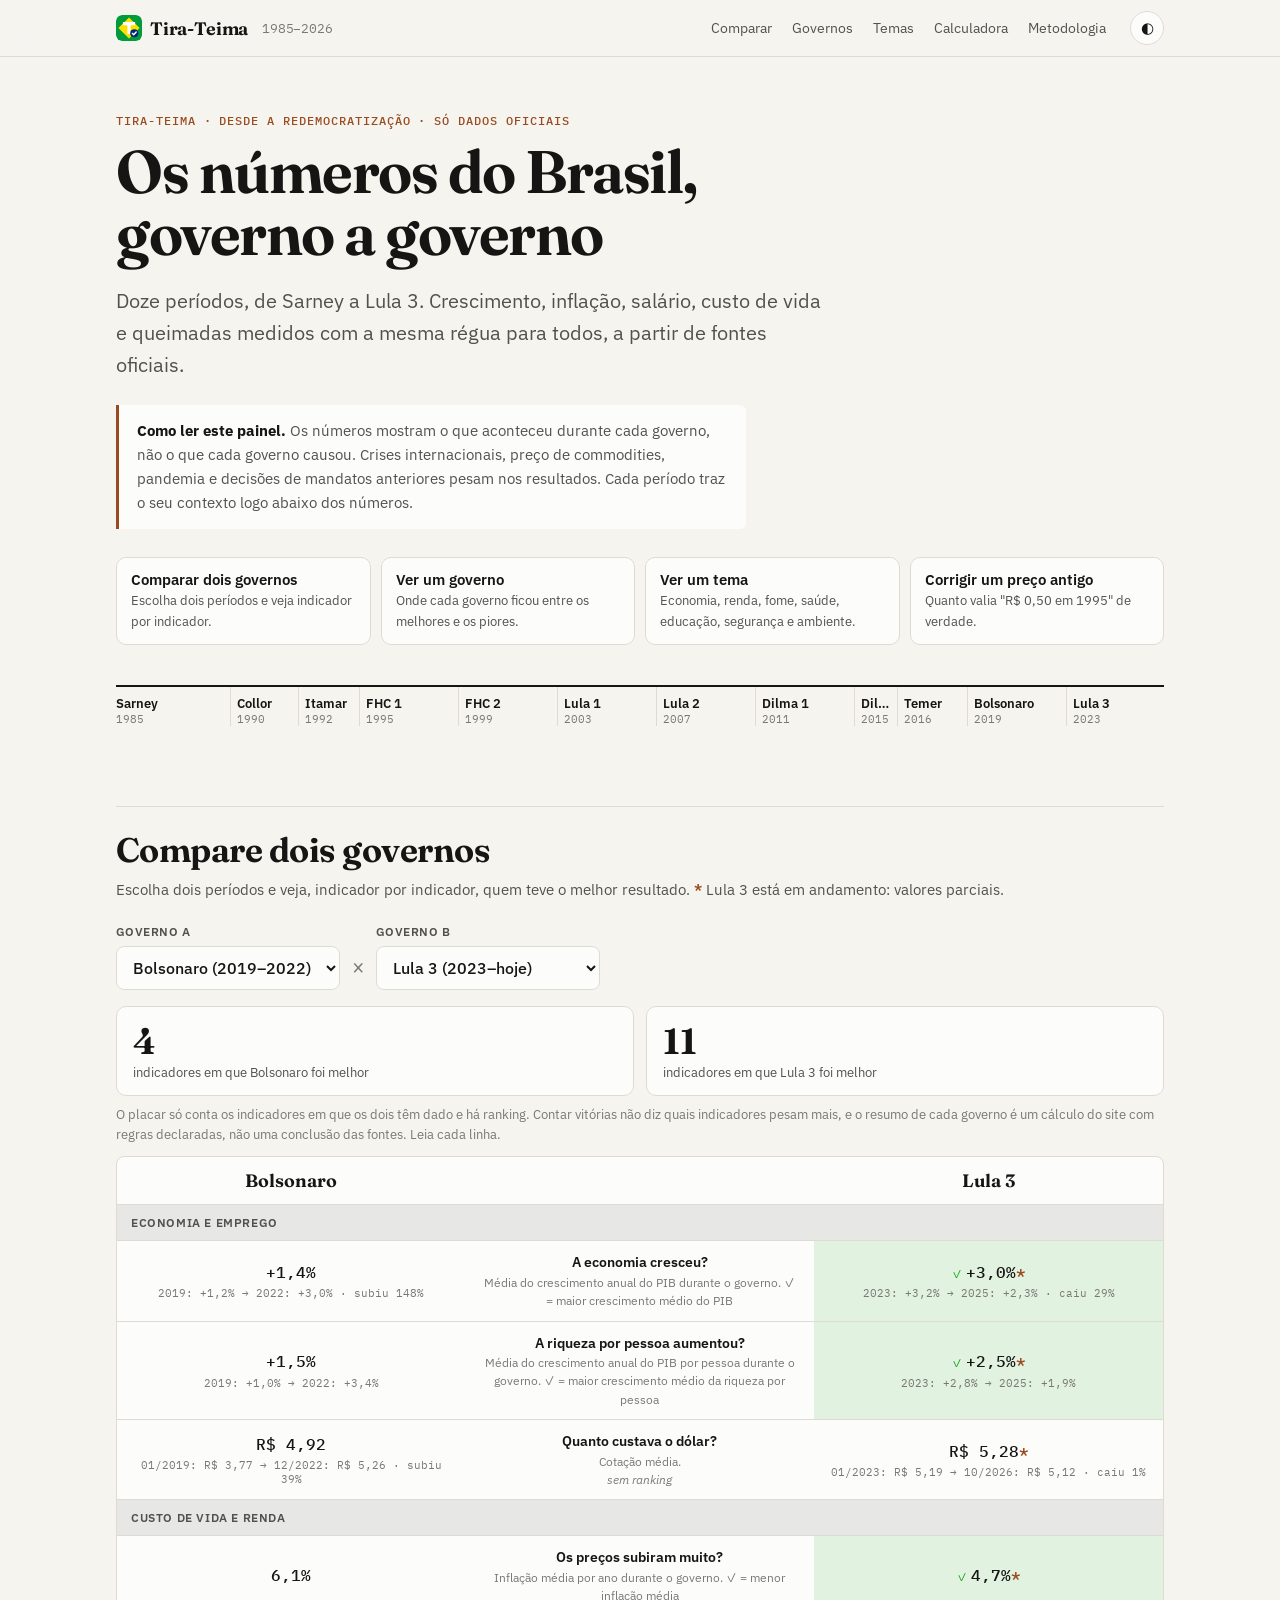
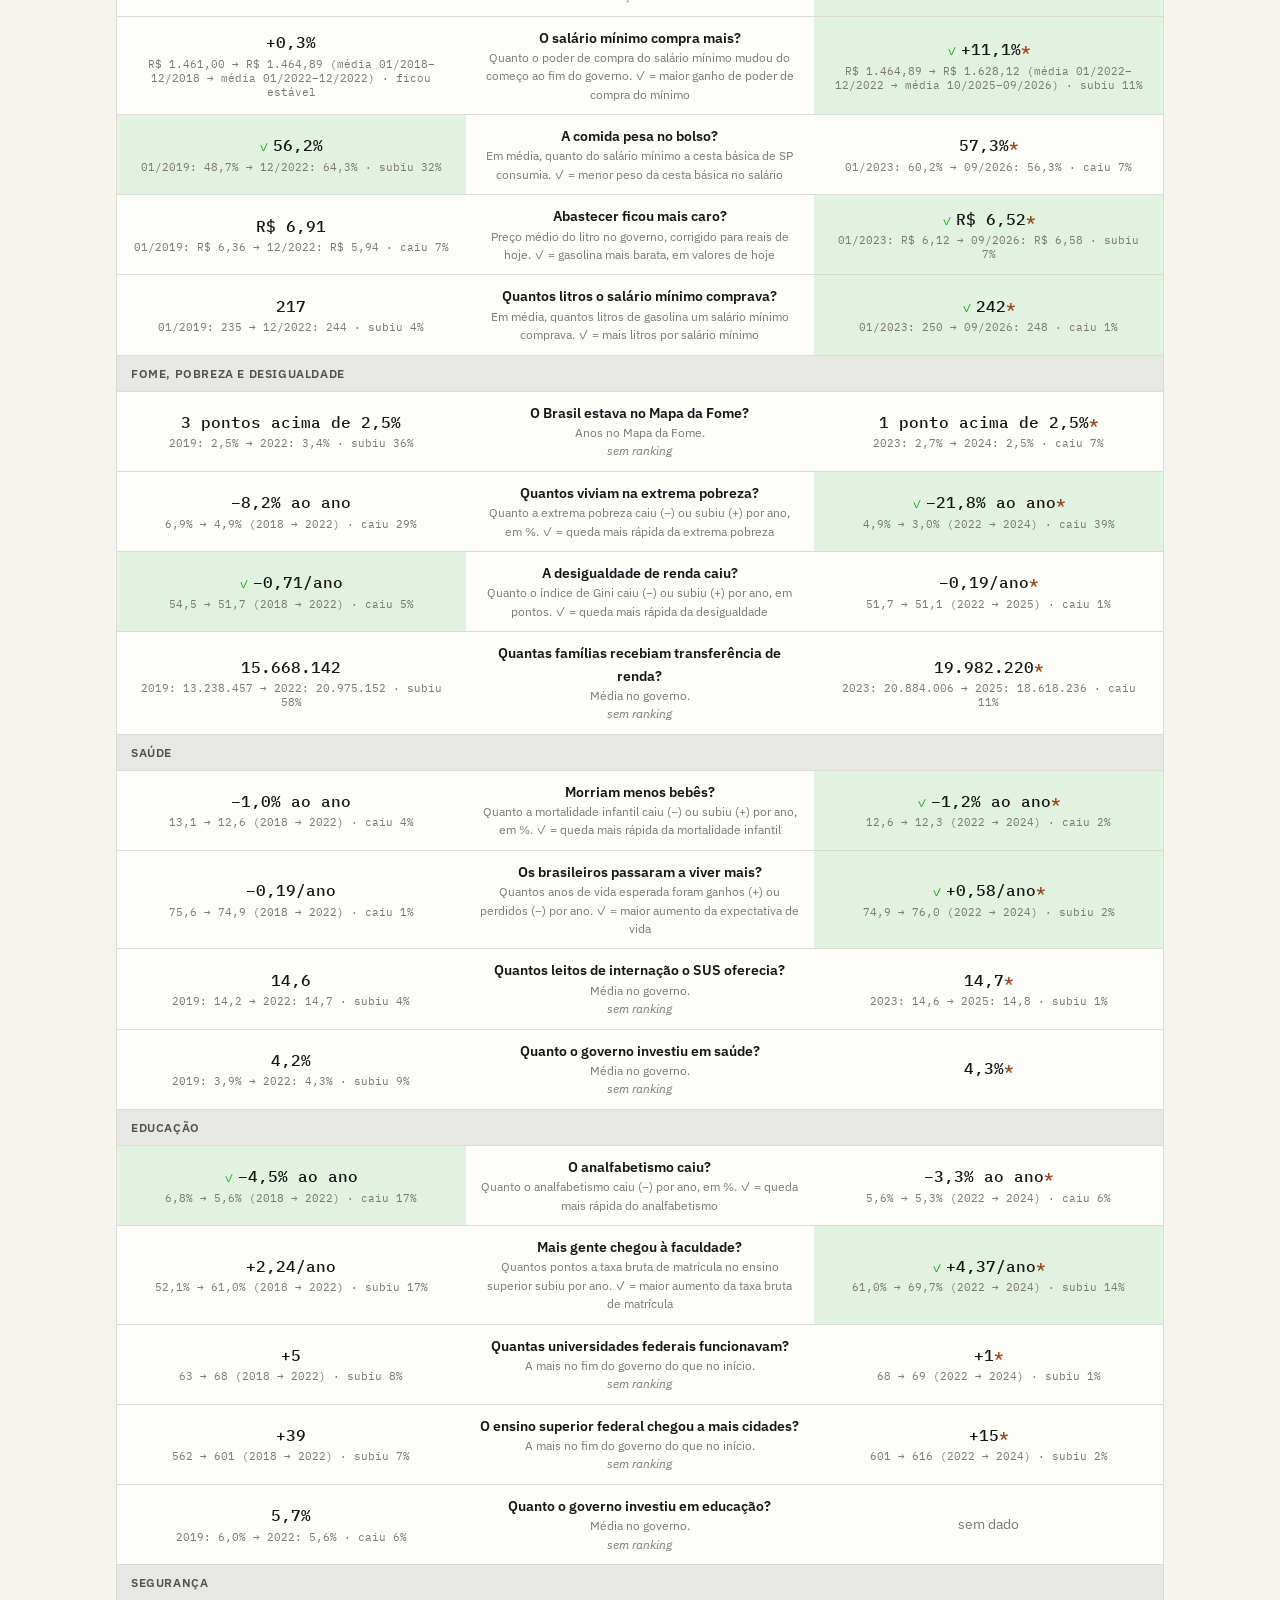
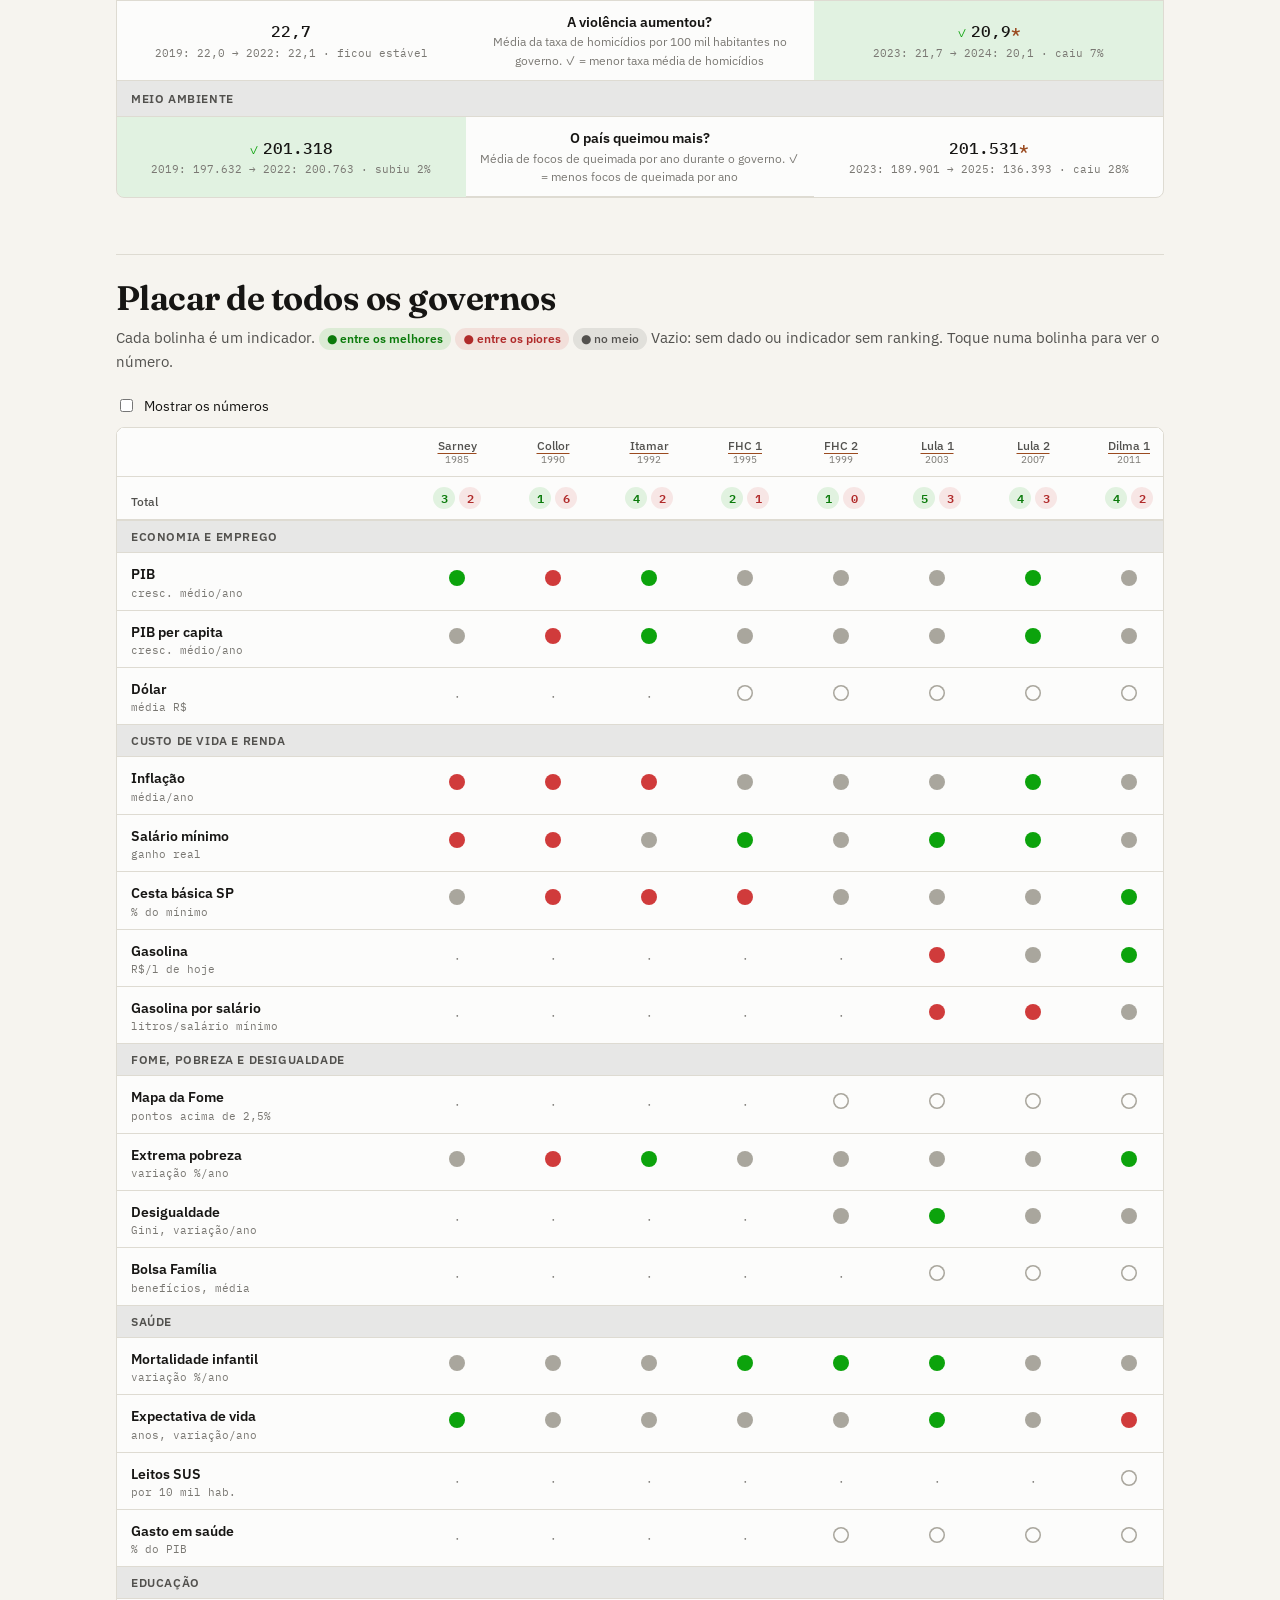
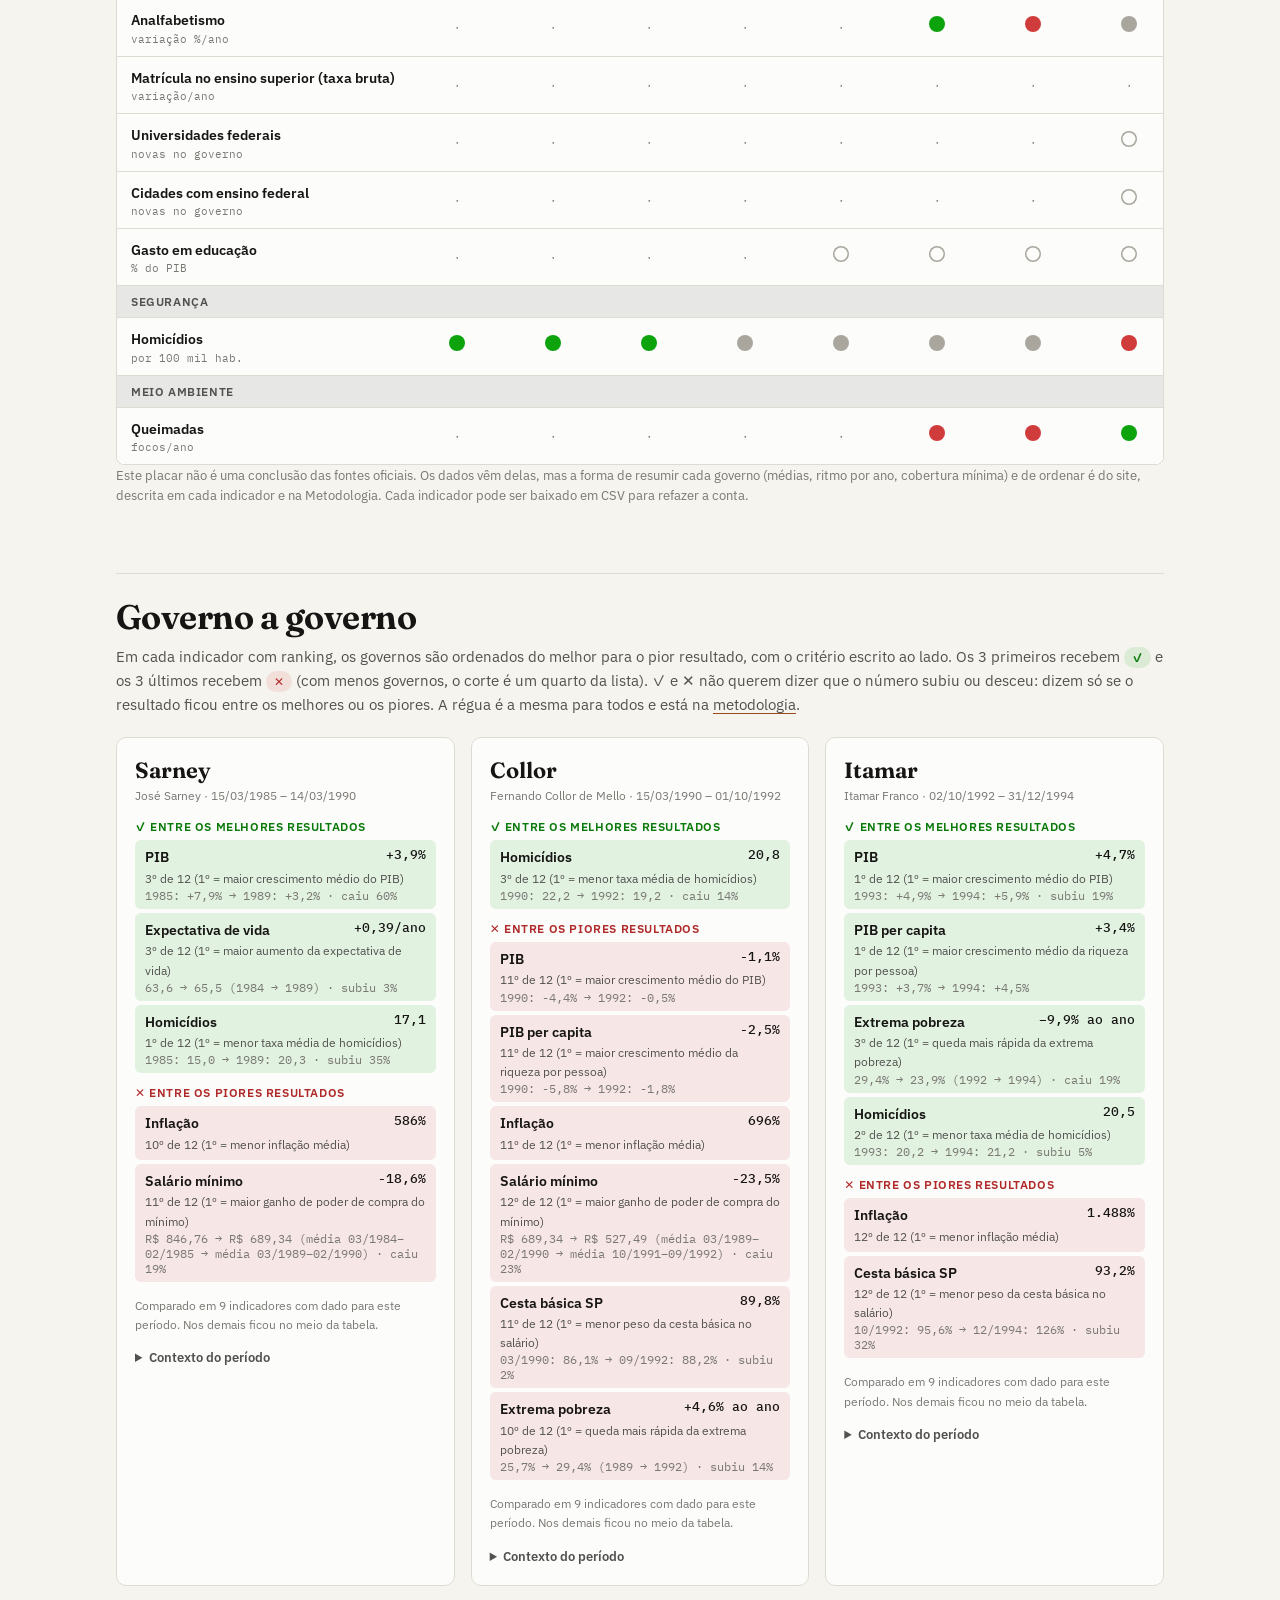
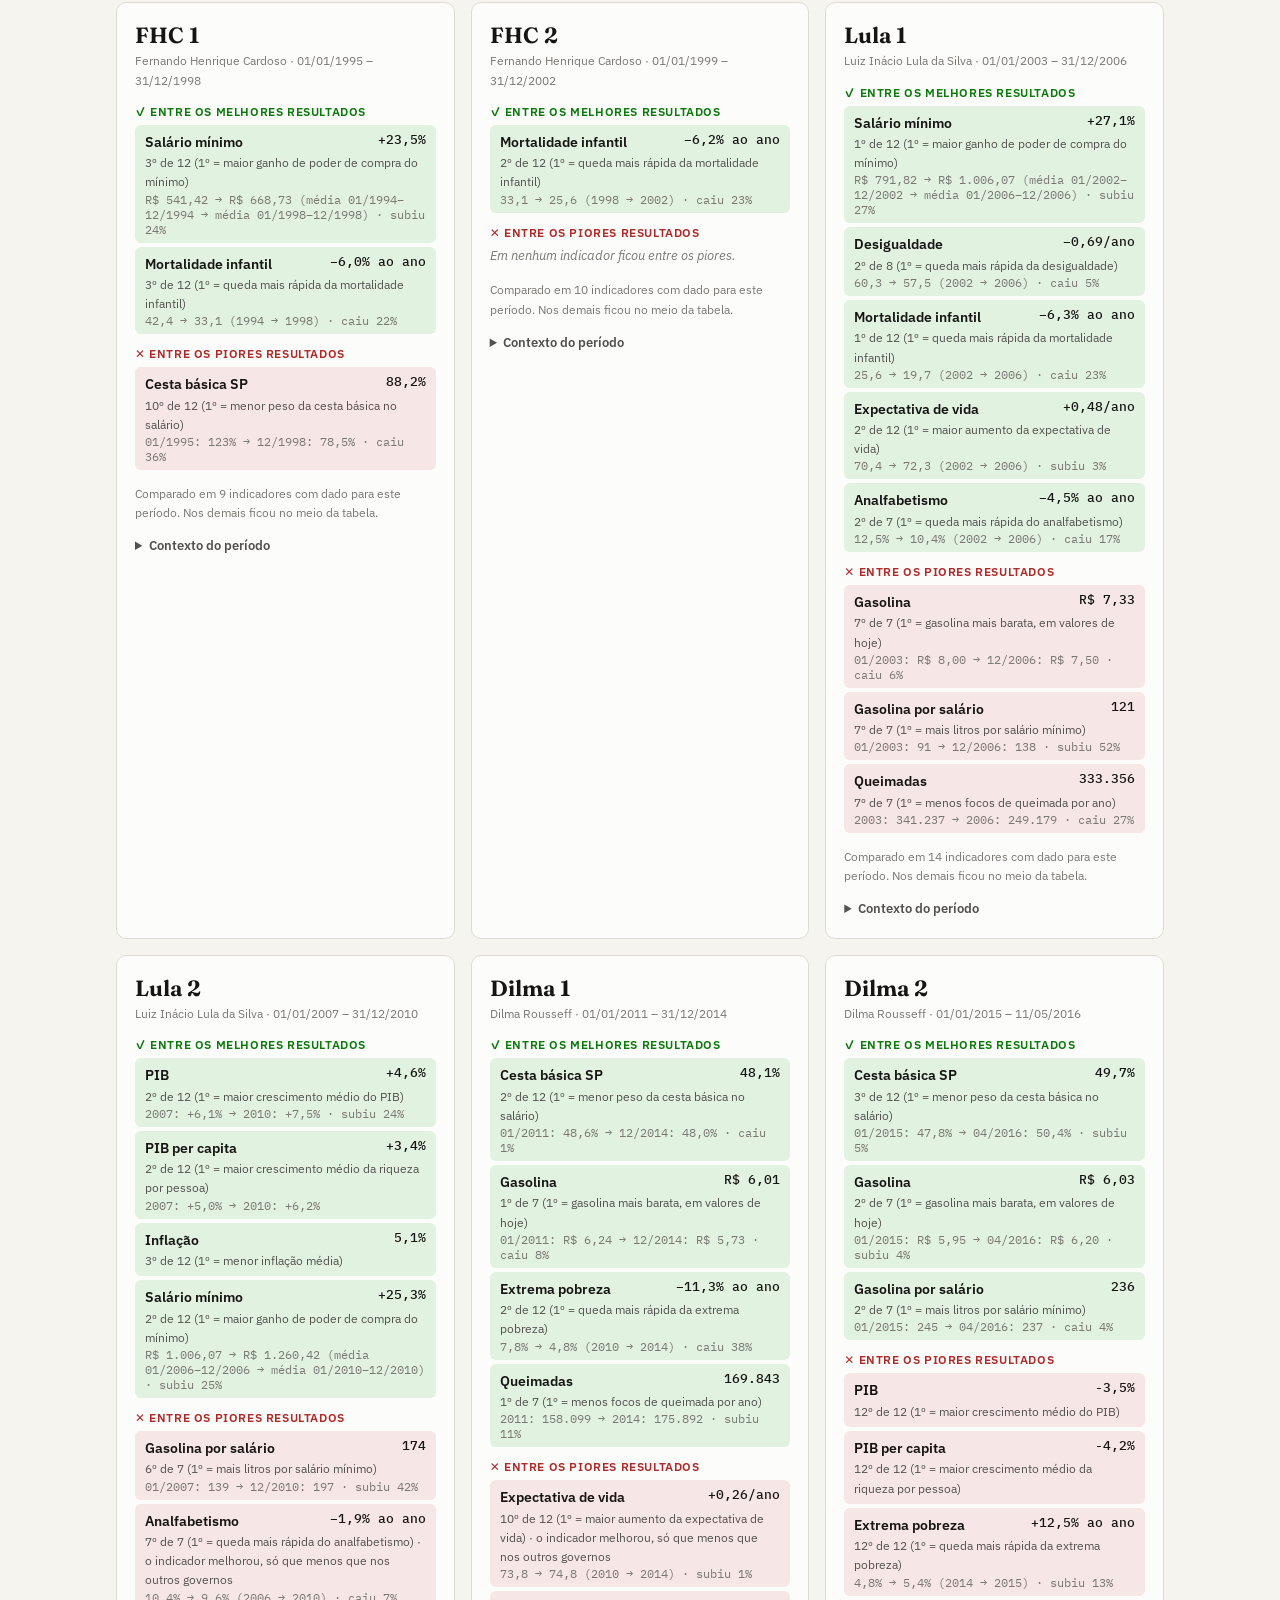
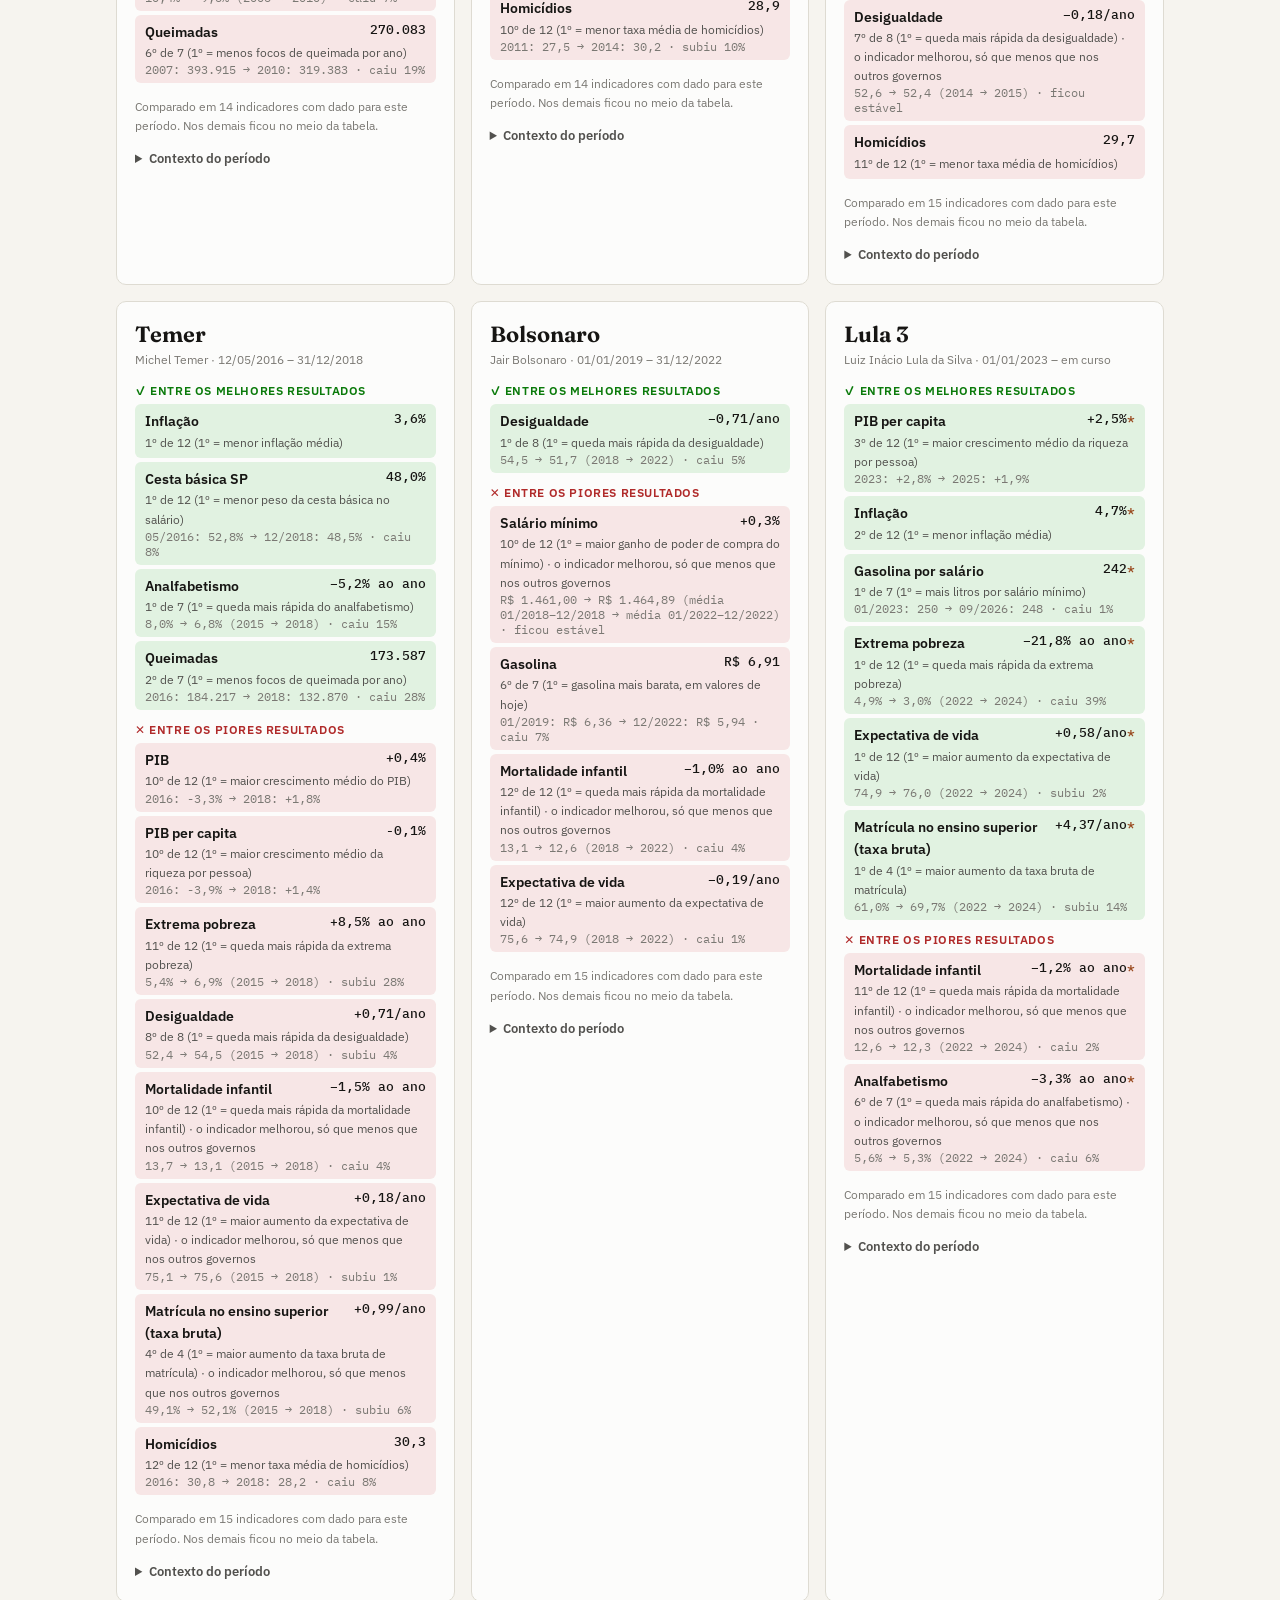
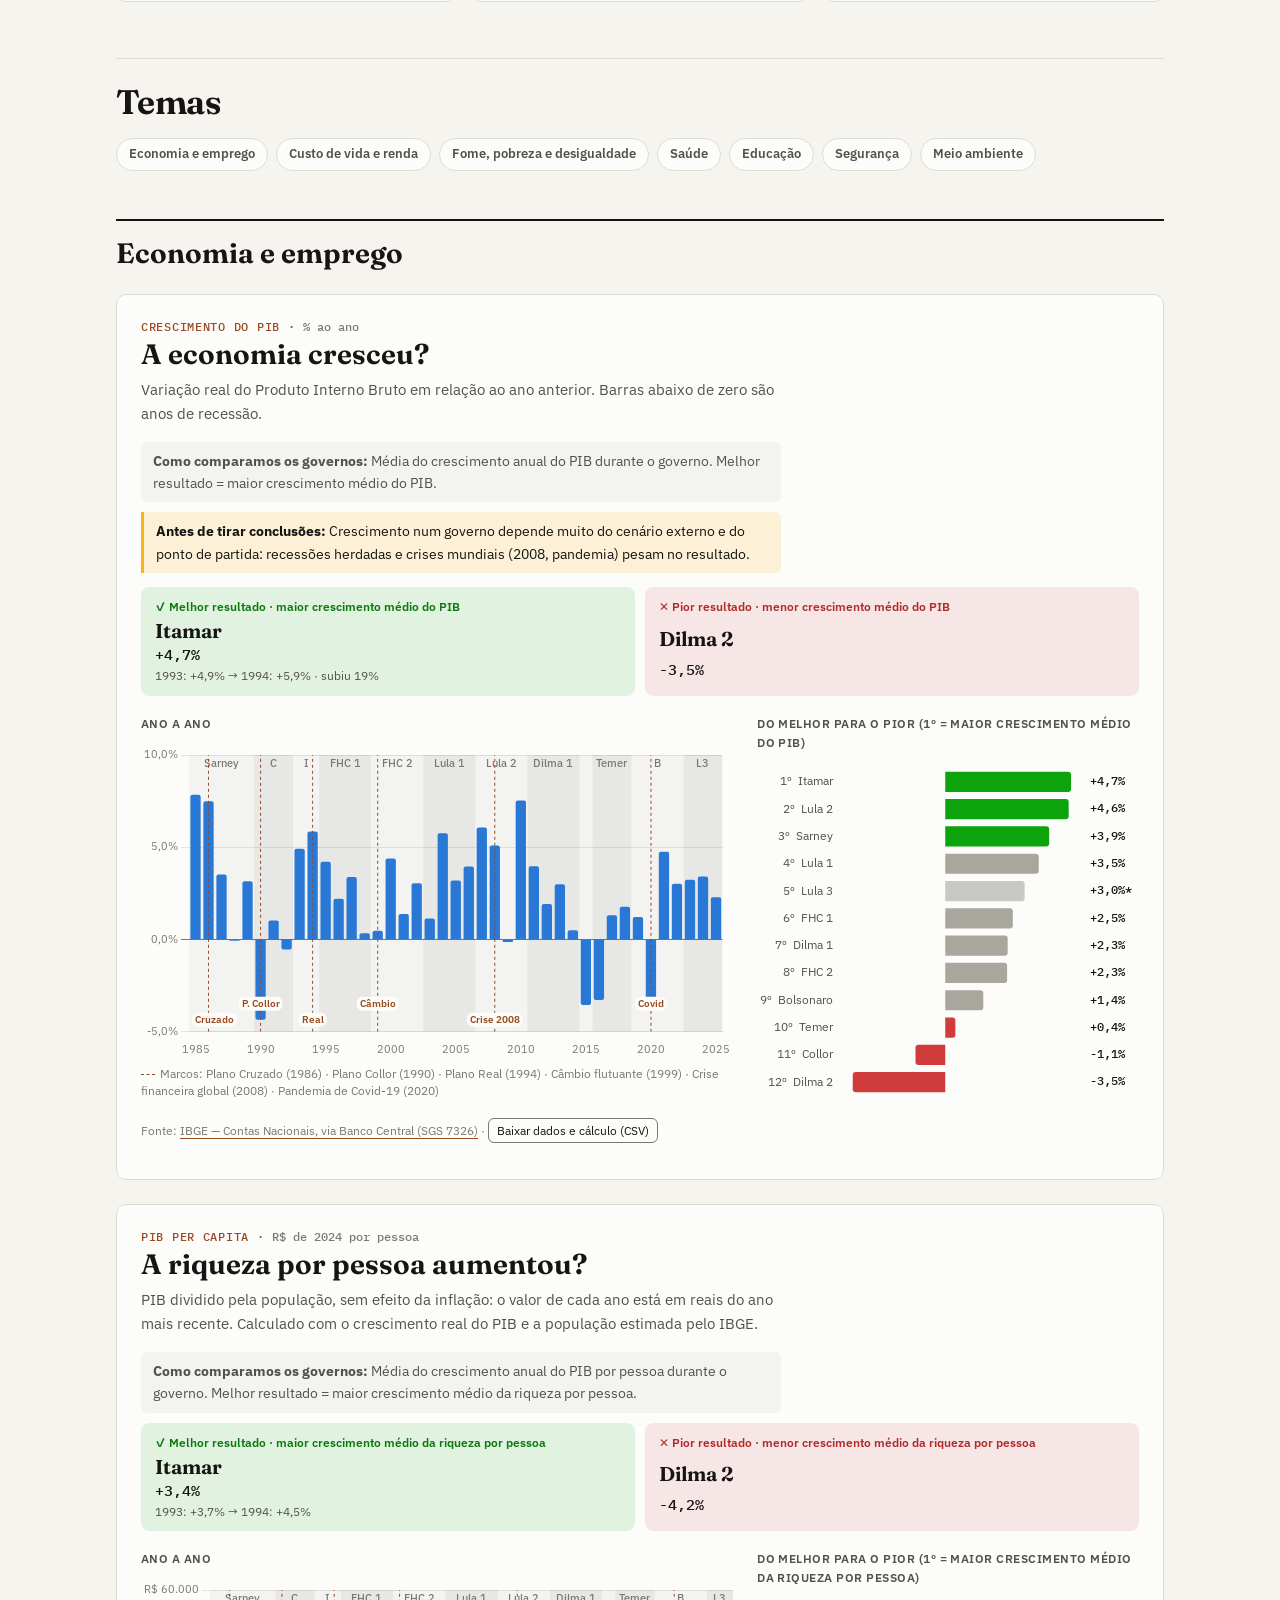
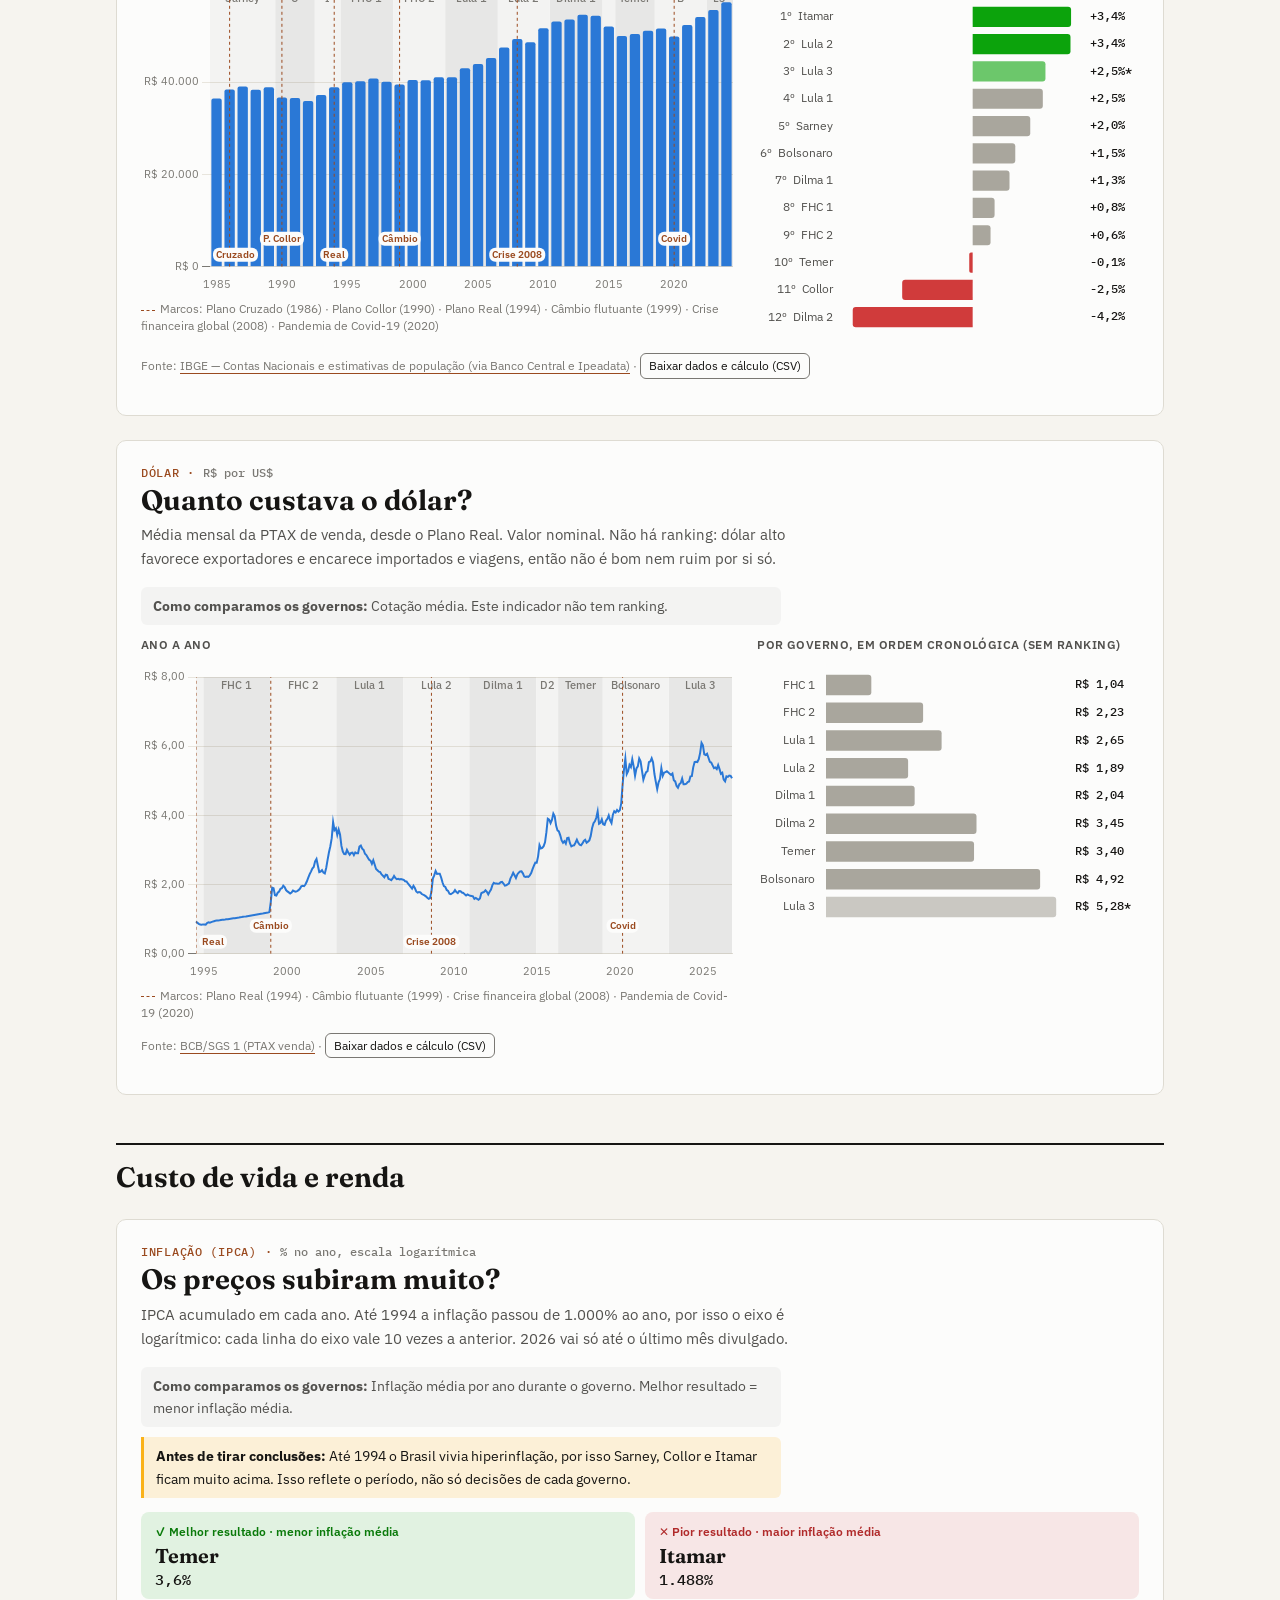
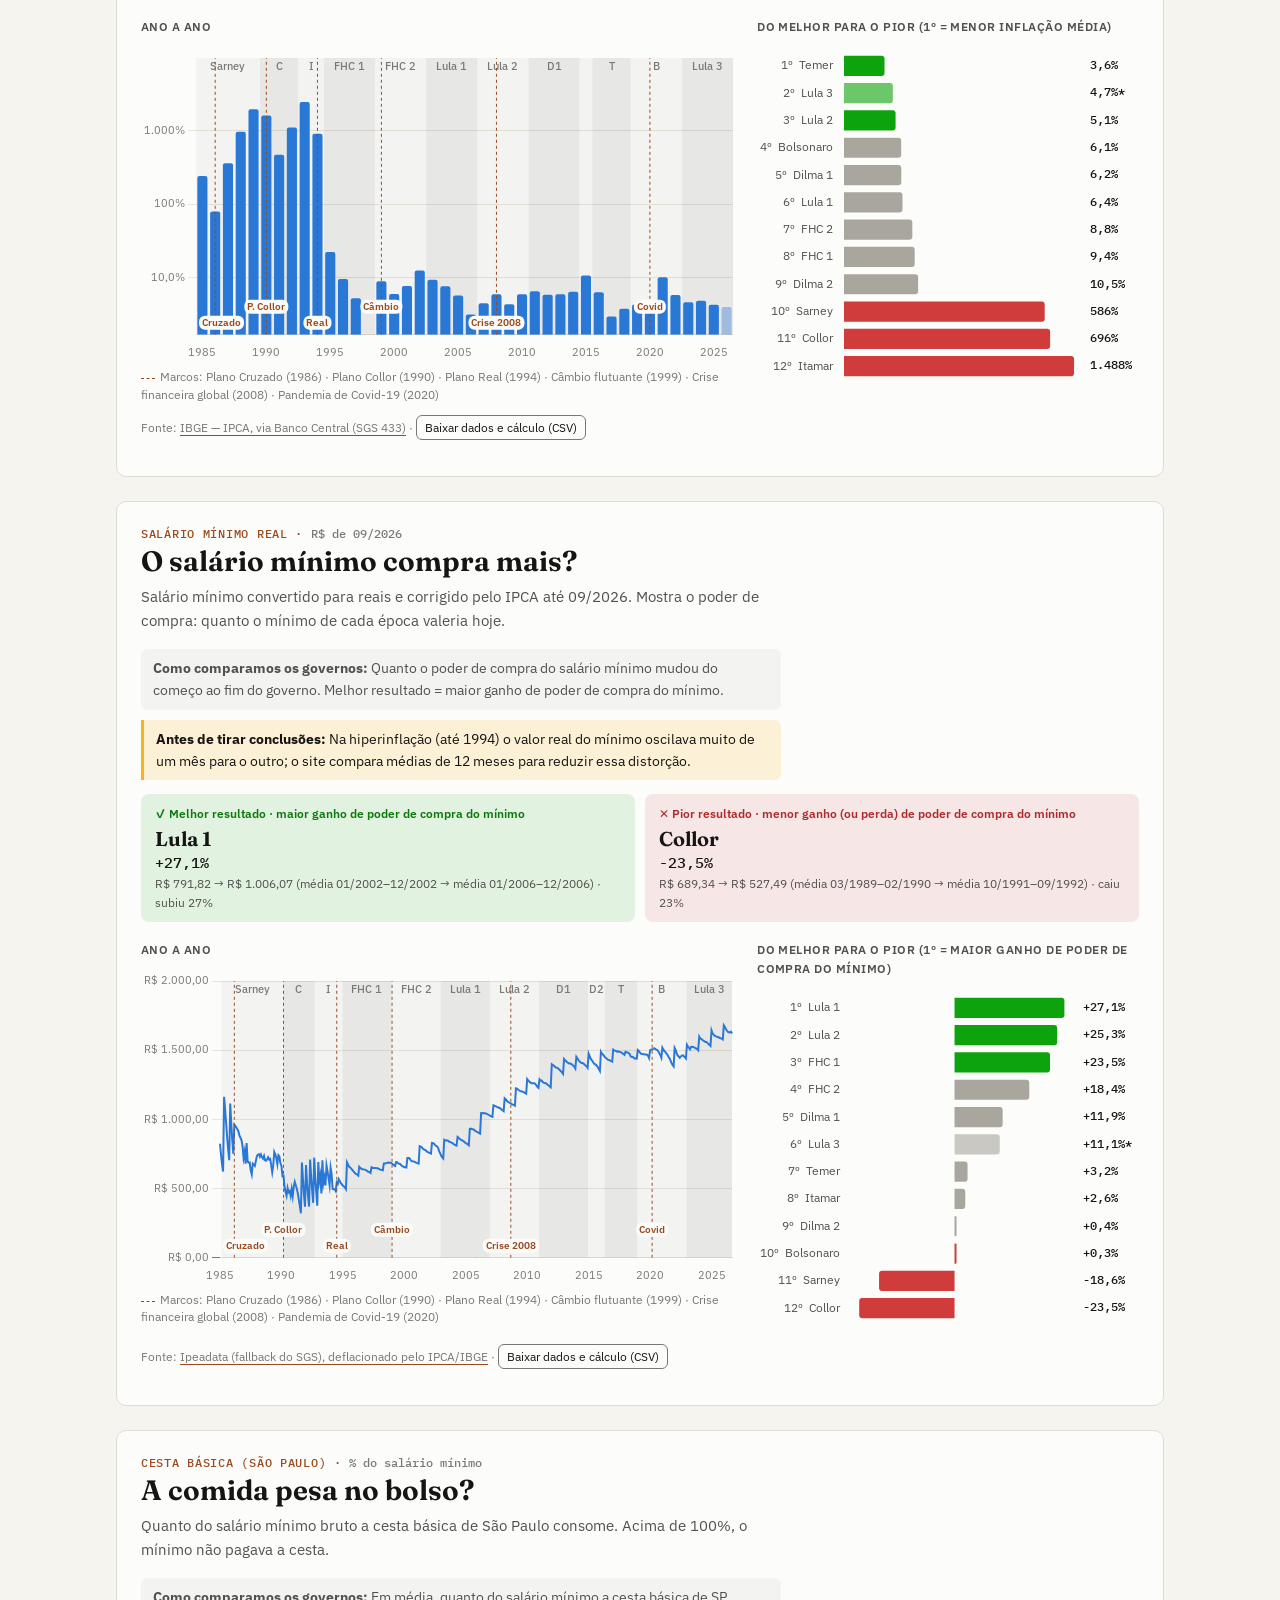
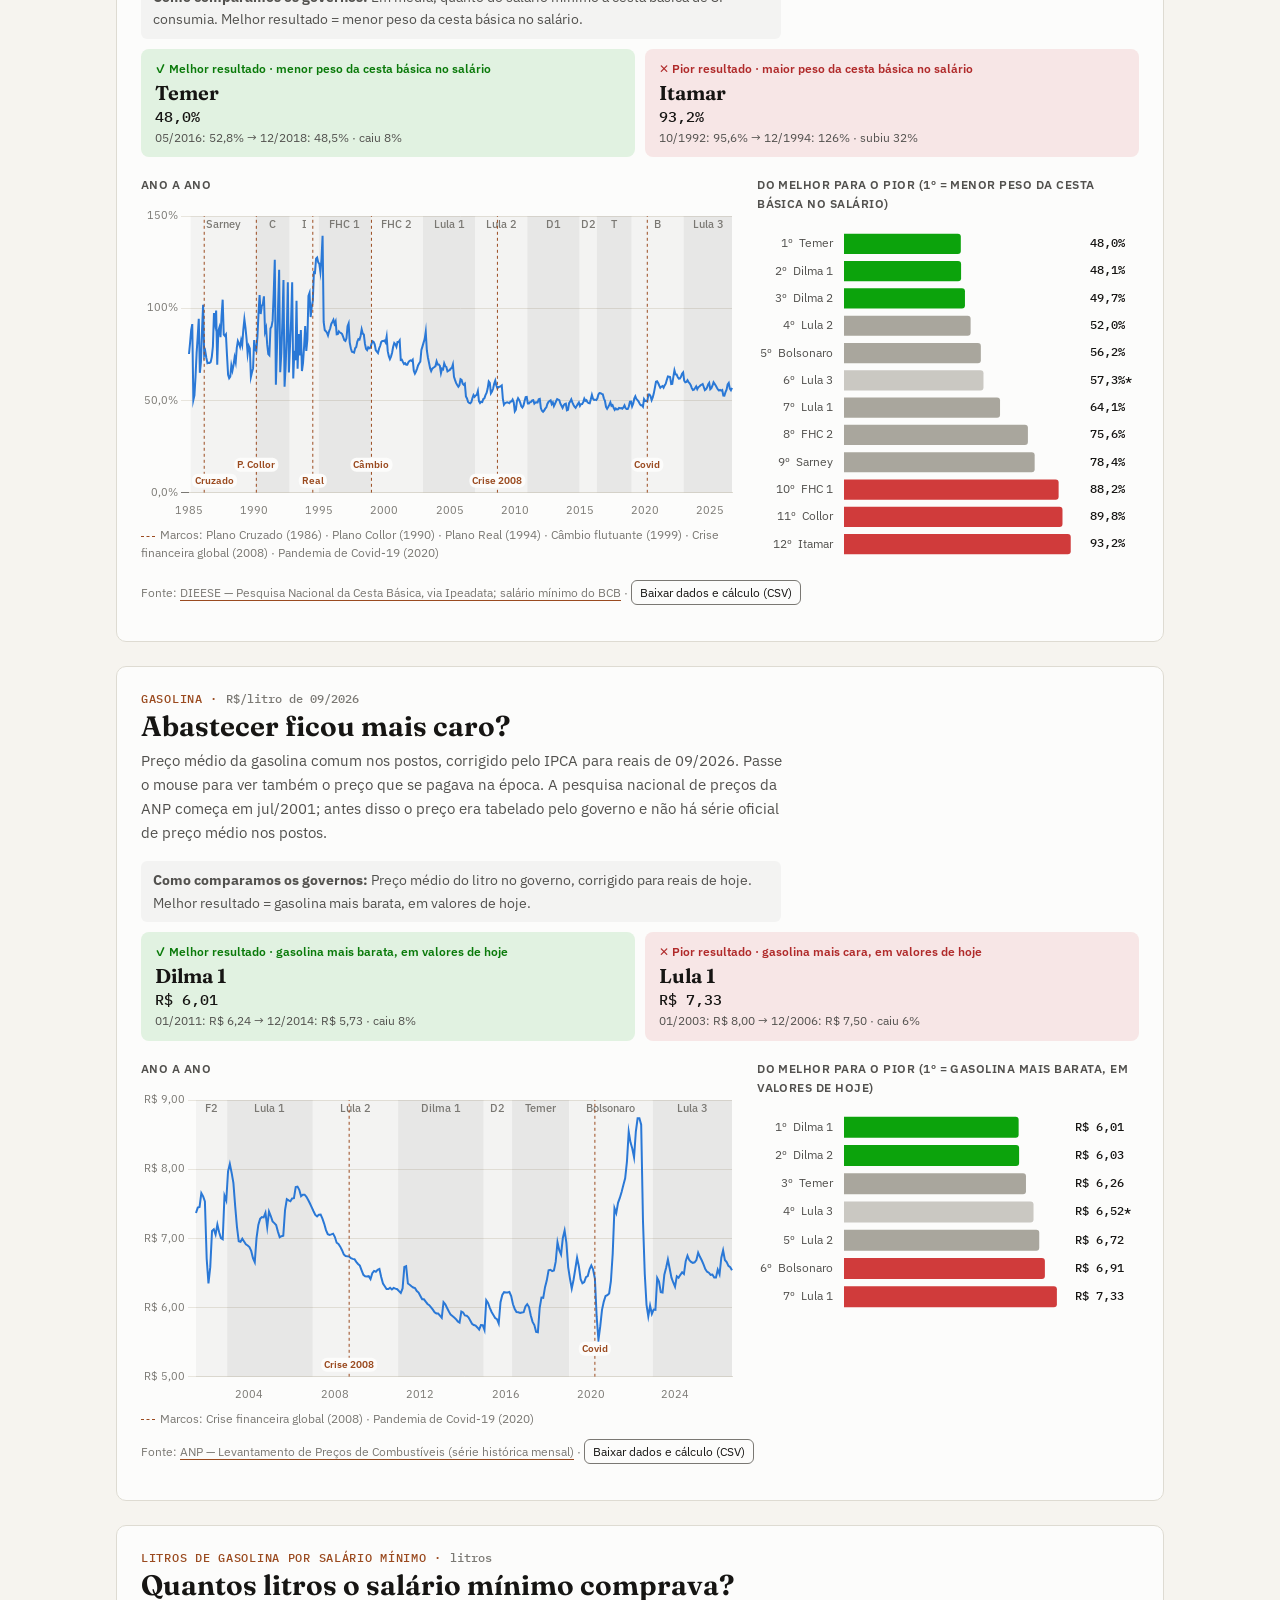
==== commit 7097c521: "Auditoria externa: PIB per capita com a população das Contas Nacionais (SIDRA 6784), link exato das " ====
--- a/site/index.html
+++ b/site/index.html
@@ -68,6 +68,7 @@
     <div class="tabela-rolagem" tabindex="0" role="region" aria-label="Placar de todos os governos">
       <table class="placar" id="tabela-comparativo"></table>
     </div>
+    <p class="du-aviso">Este placar não é uma conclusão das fontes oficiais. Os dados vêm delas, mas a forma de resumir cada governo (médias, ritmo por ano, cobertura mínima) e de ordenar é do site, descrita em cada indicador e na Metodologia. Cada indicador pode ser baixado em CSV para refazer a conta.</p>
   </section>
 
   <section class="wrap bloco" id="governos">
--- a/site/style.css
+++ b/site/style.css
@@ -198,7 +198,7 @@
 .mapa-fome { margin: 0 0 18px; }
 .mf-tit { font-size: 12px; font-weight: 600; text-transform: uppercase; letter-spacing: 0.04em; color: var(--ink-2); margin: 0 0 6px; }
 .mf-anos { display: flex; flex-wrap: wrap; gap: 3px; }
-.mf-ano { display: inline-flex; flex-direction: column; align-items: center; width: 30px; padding: 3px 0; border-radius: 4px; font: 500 10px var(--mono); color: var(--ink-2); }
+.mf-ano { display: inline-flex; flex-direction: column; align-items: center; width: 40px; padding: 3px 0; border-radius: 4px; font: 500 10px var(--mono); color: var(--ink-2); }
 .mf-ano b { font-size: 11px; line-height: 1.2; }
 .mf-ano.no { background: var(--ruim-bg); }
 .mf-ano.no b { color: var(--ruim); }
@@ -277,3 +277,10 @@
 .entradas a:hover { border-color: var(--ink-2); }
 .entradas b { font: 600 15px var(--sans); color: var(--ink); }
 .entradas span { font-size: 13px; color: var(--ink-2); }
+
+.notas { font-size: 13px; color: var(--ink-2); margin-top: 8px; }
+.notas summary { cursor: pointer; color: var(--ink); font-weight: 600; }
+.notas ul { margin: 8px 0 0; padding-left: 18px; }
+.notas li { margin: 2px 0; }
+.baixar-csv { font: inherit; font-size: 12px; color: var(--ink); background: none; border: 1px solid var(--ink-3); border-radius: 6px; padding: 2px 8px; cursor: pointer; }
+.baixar-csv:hover { border-color: var(--ink); }
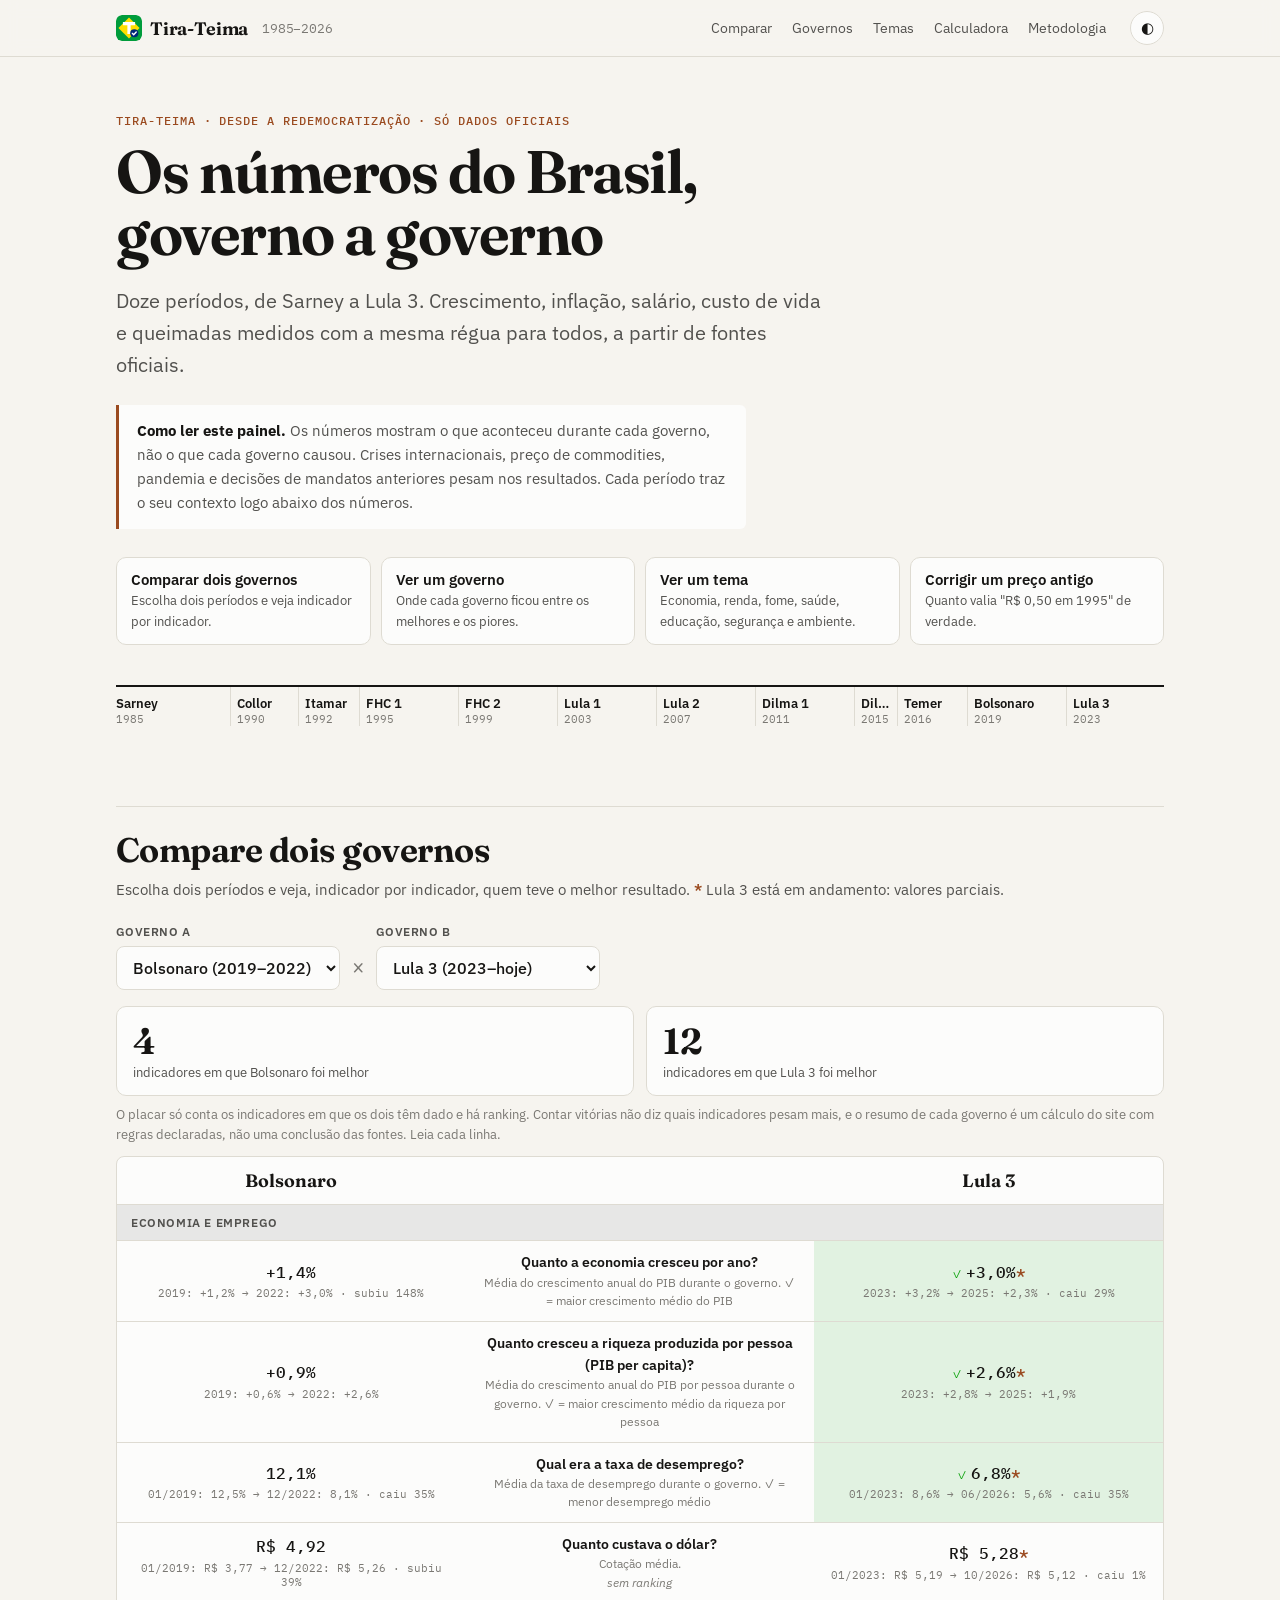
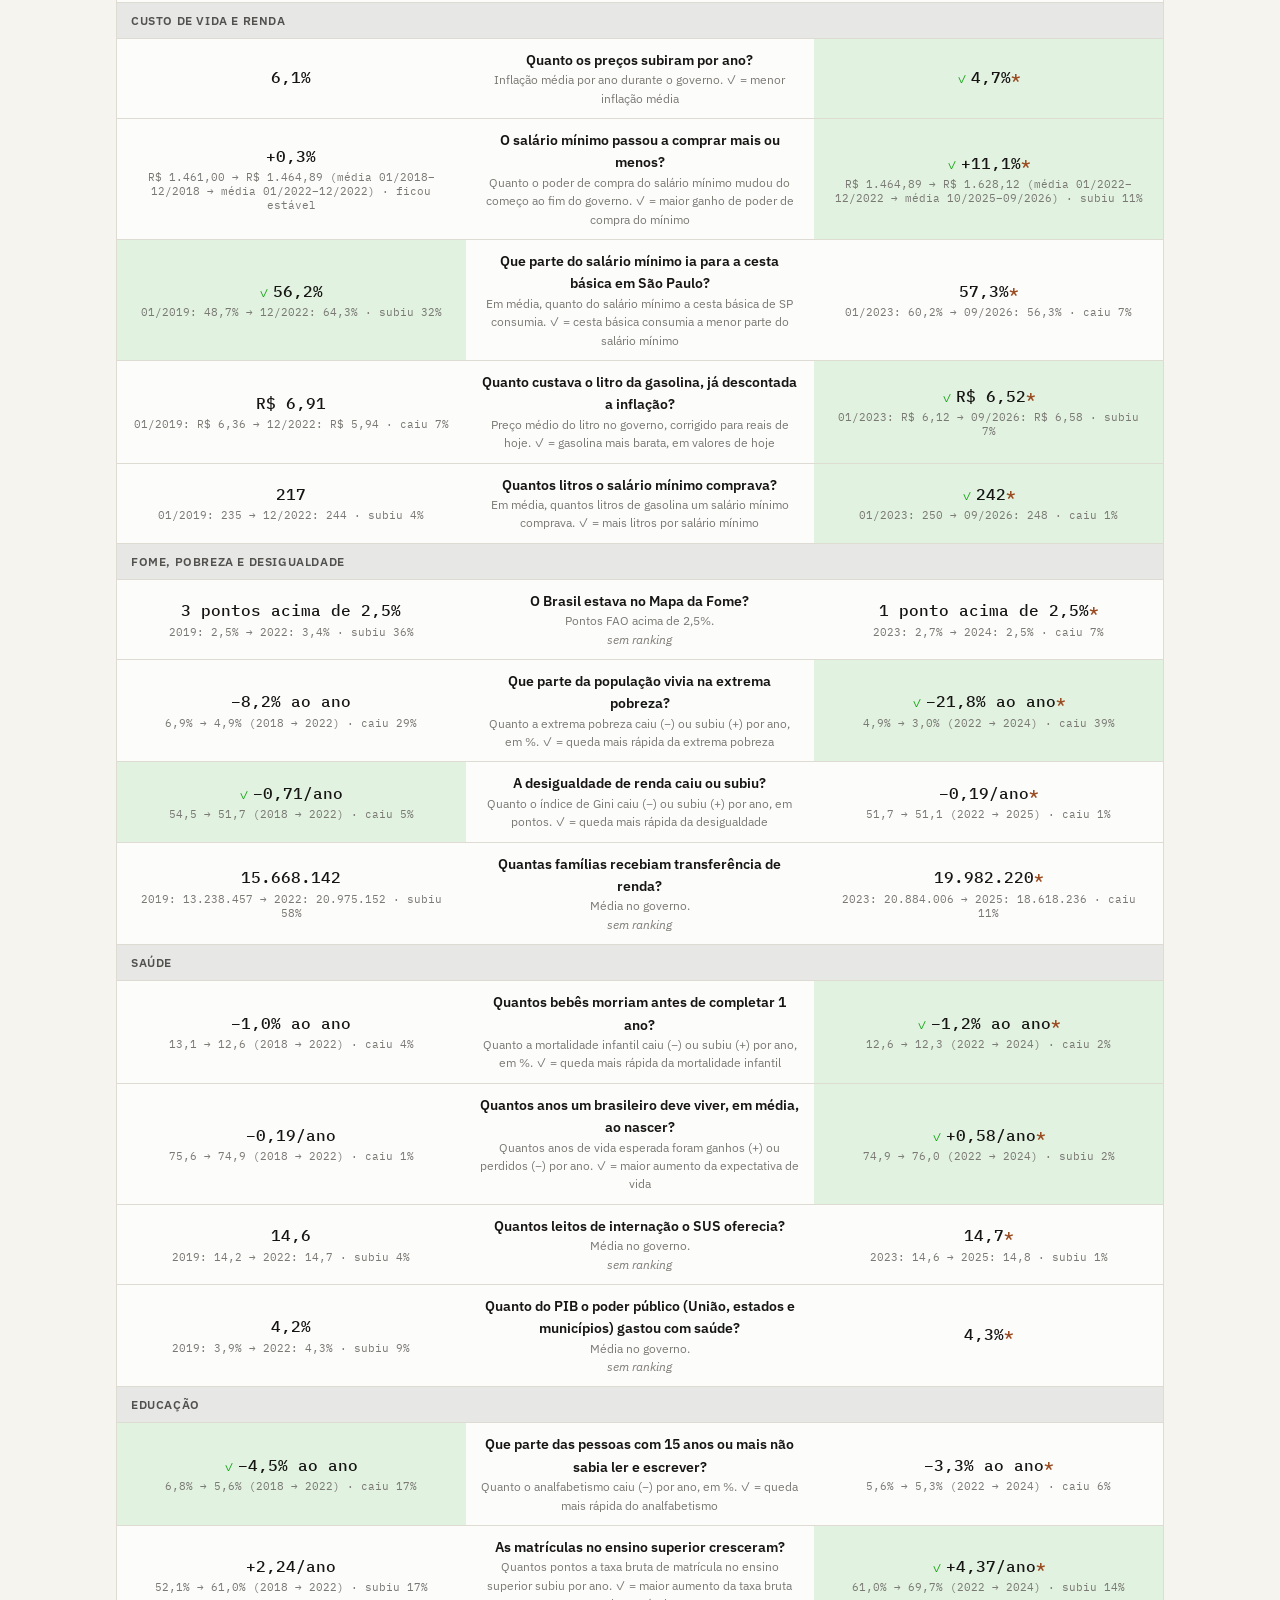
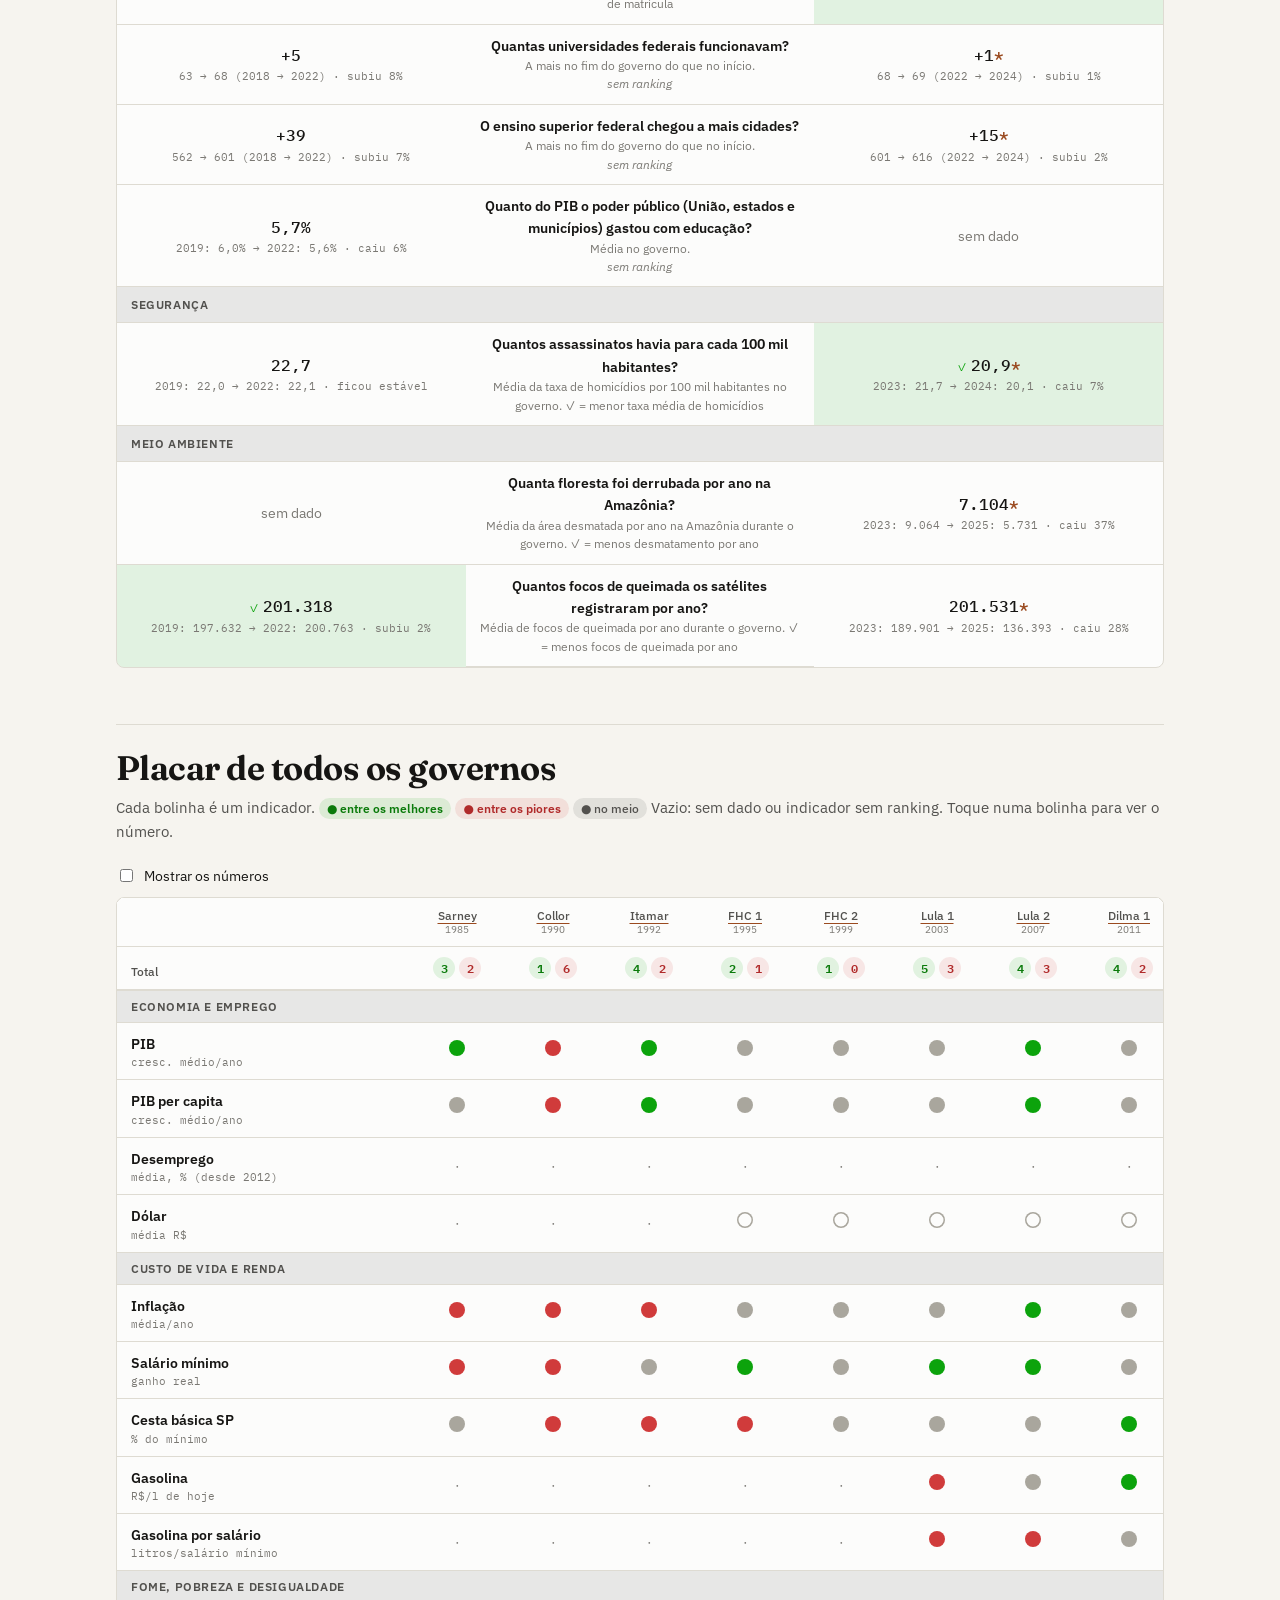
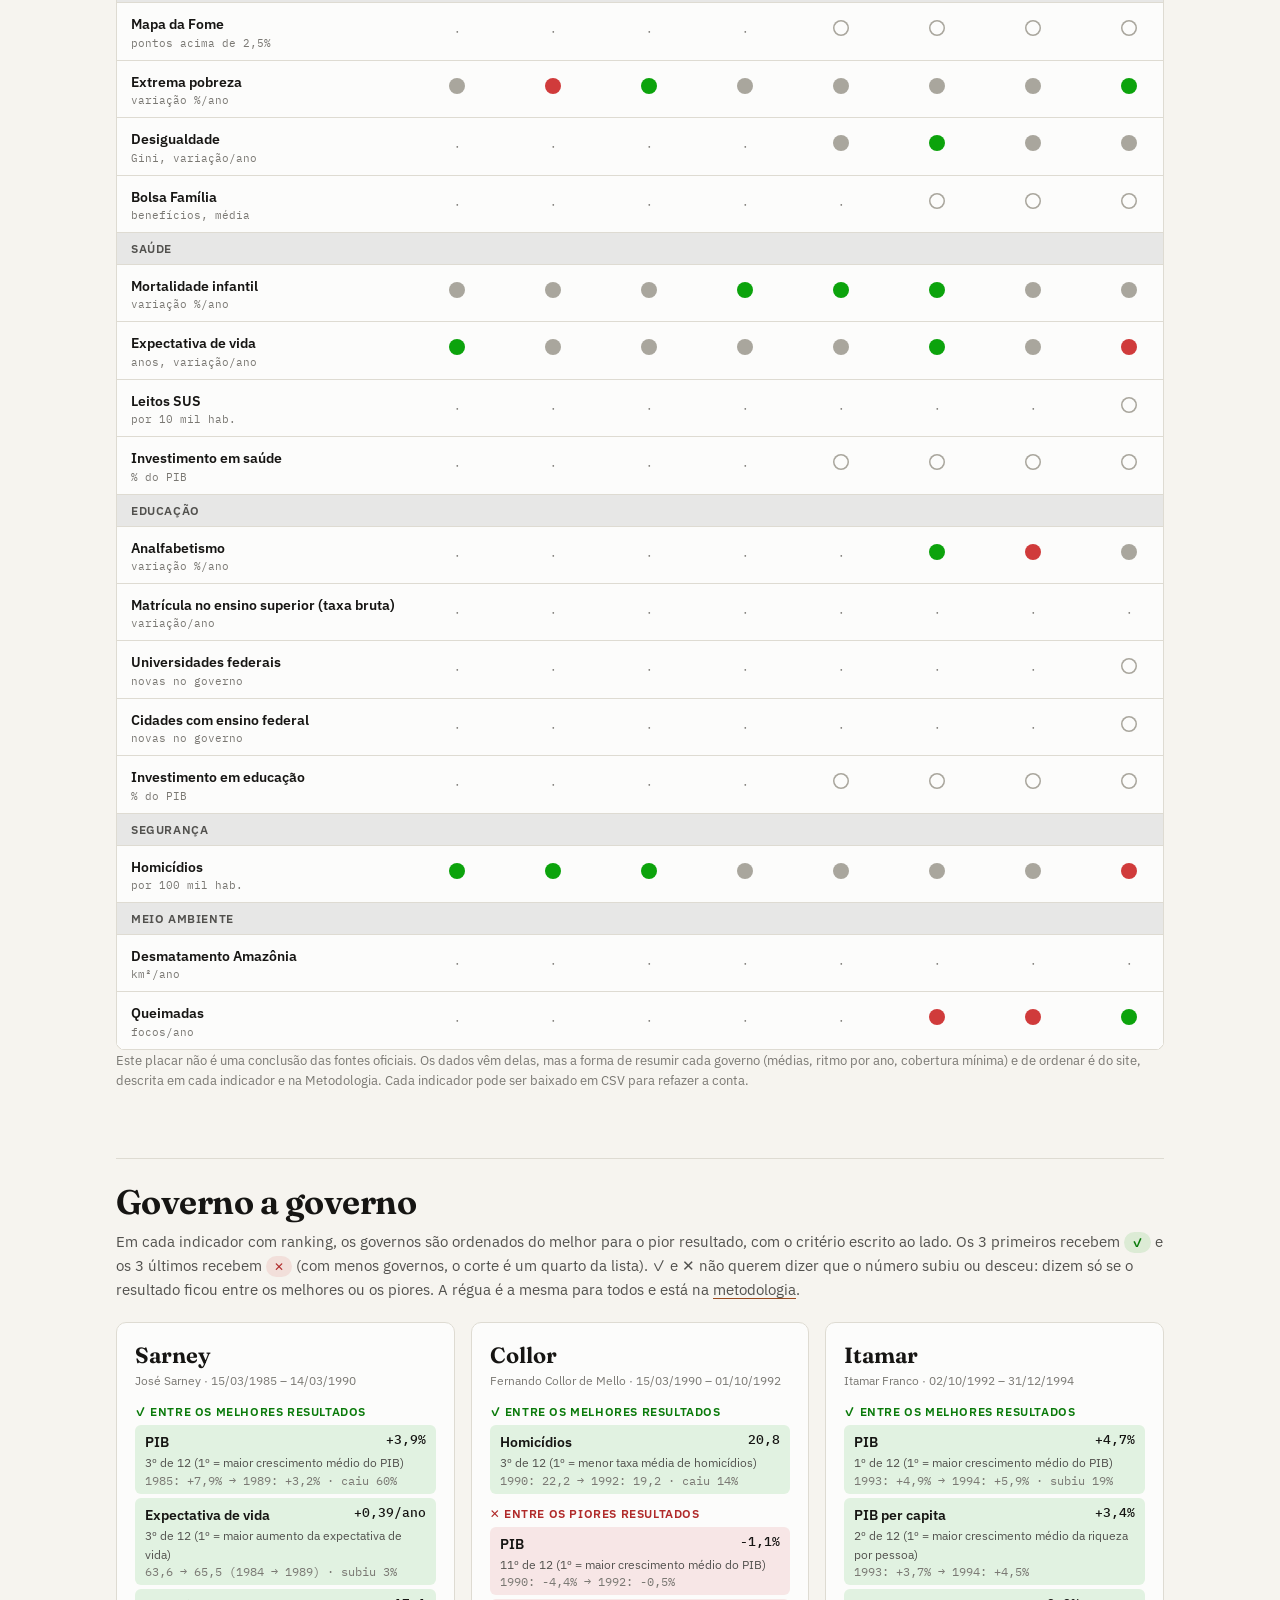
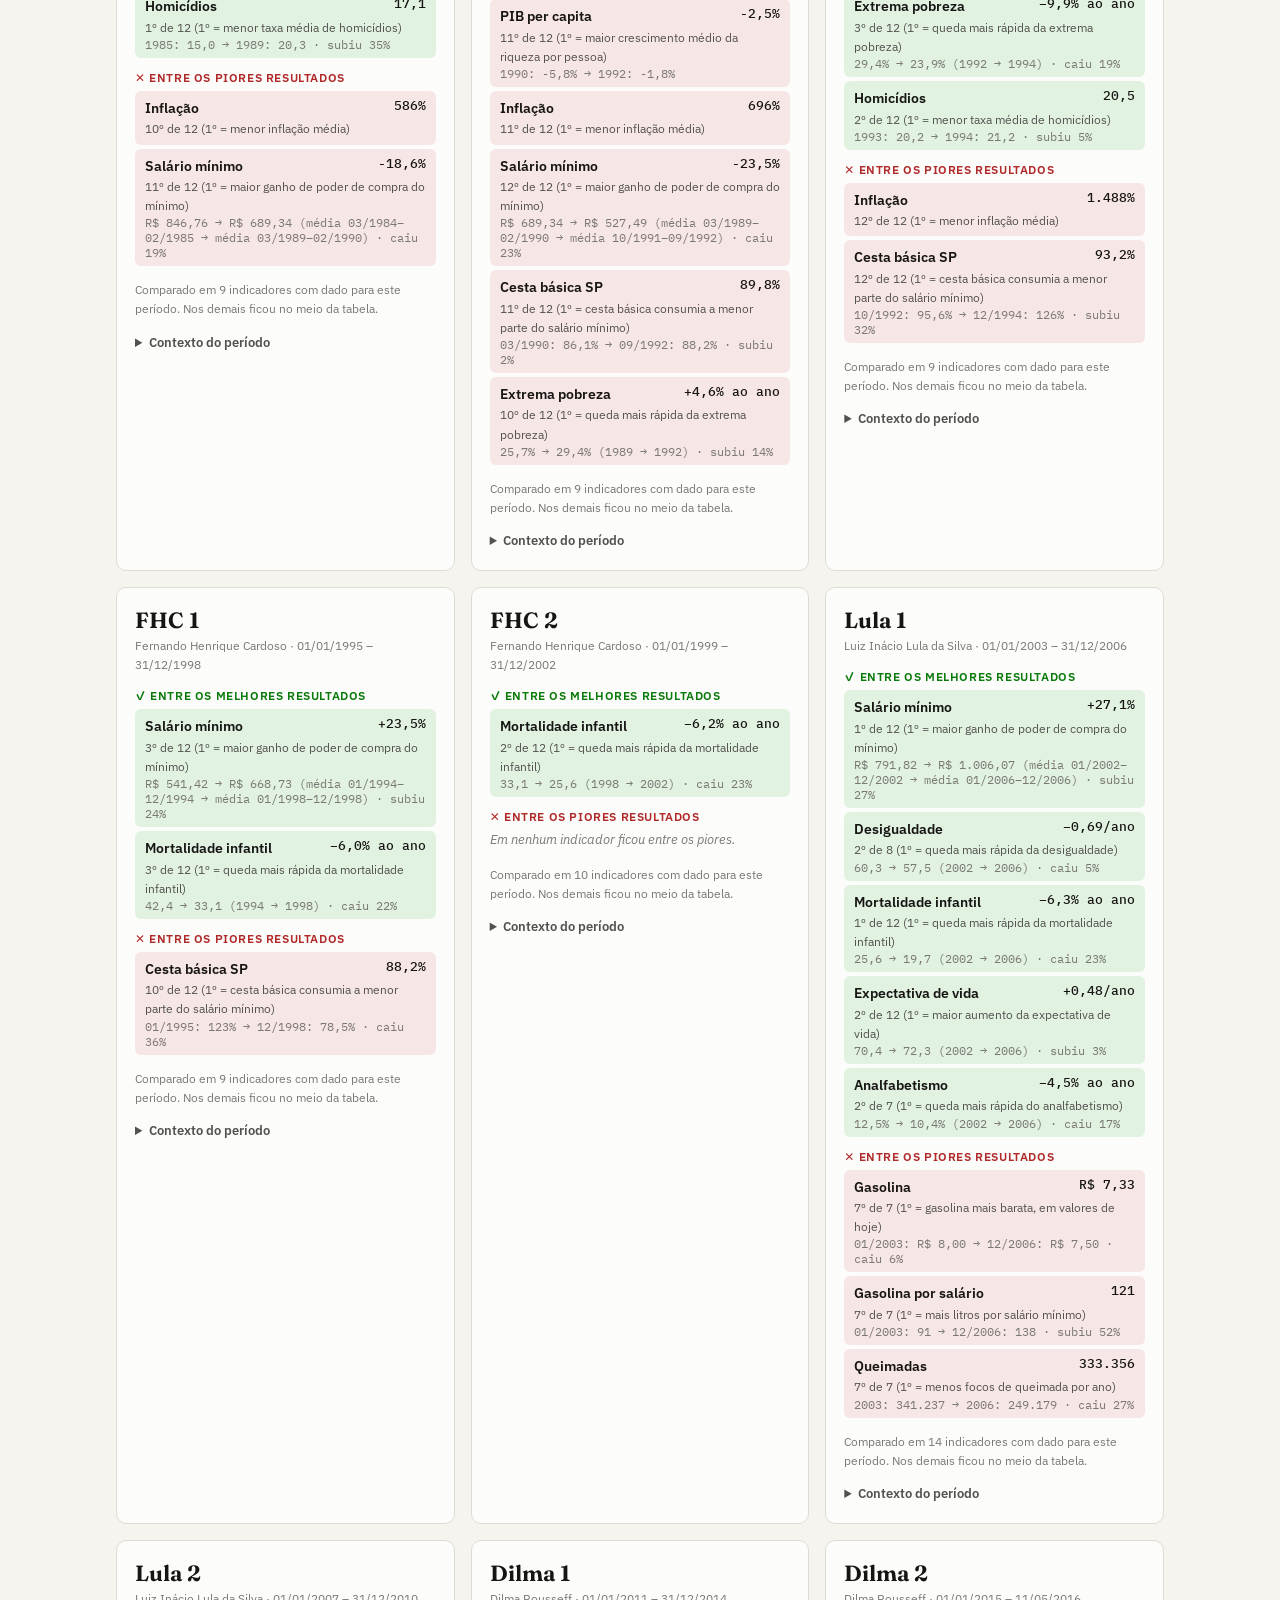
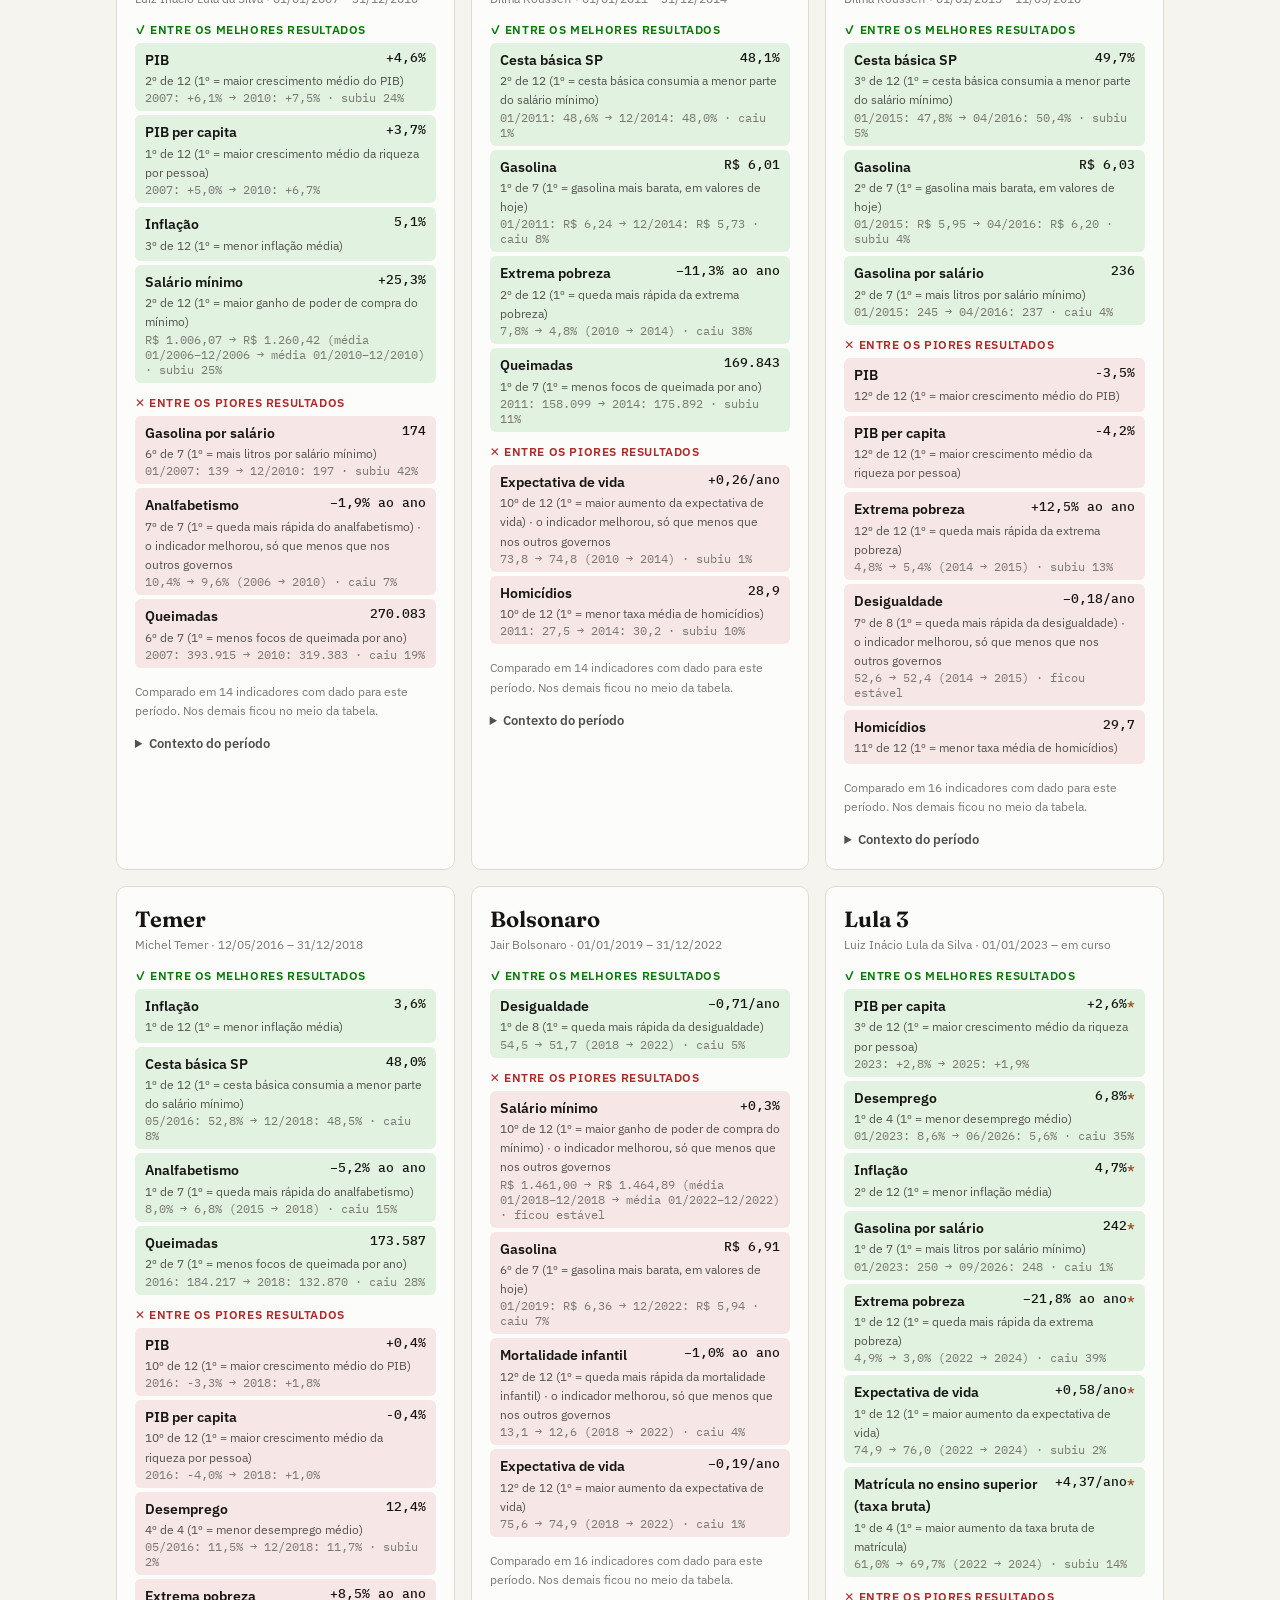
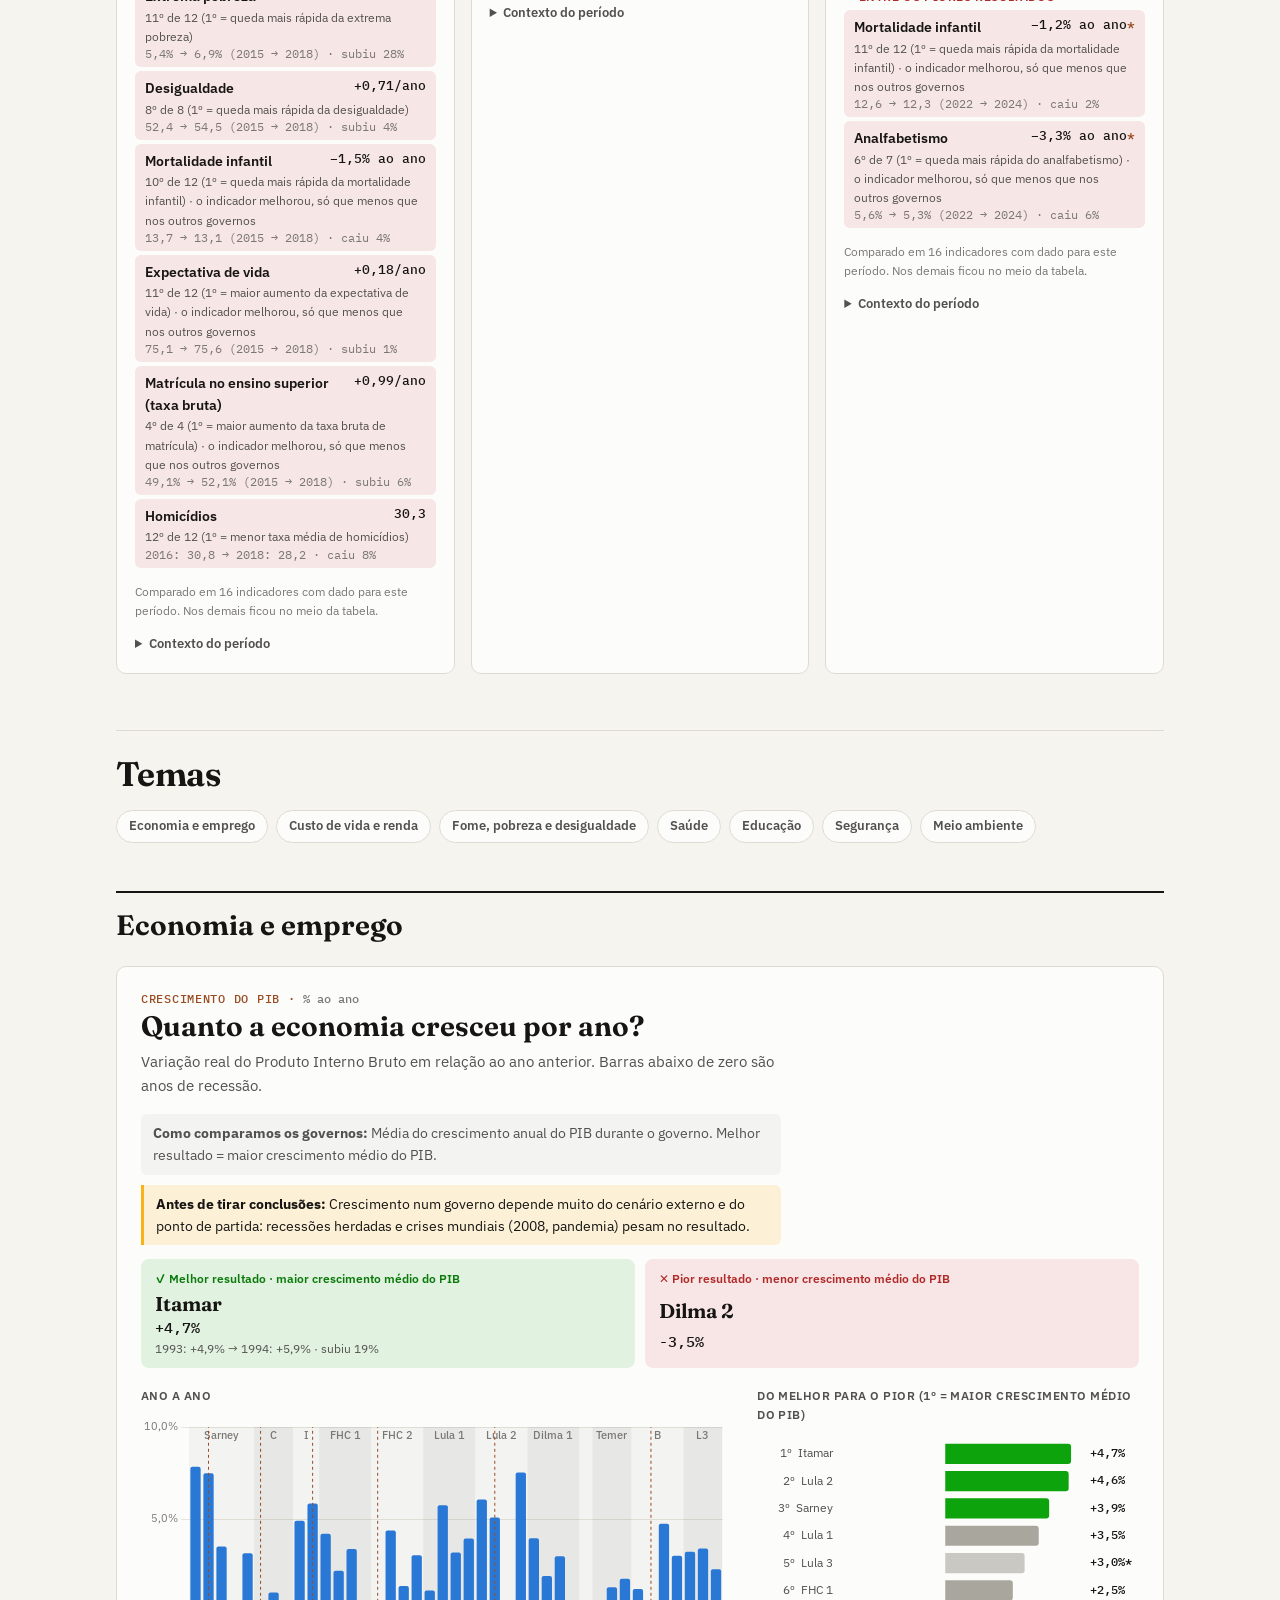
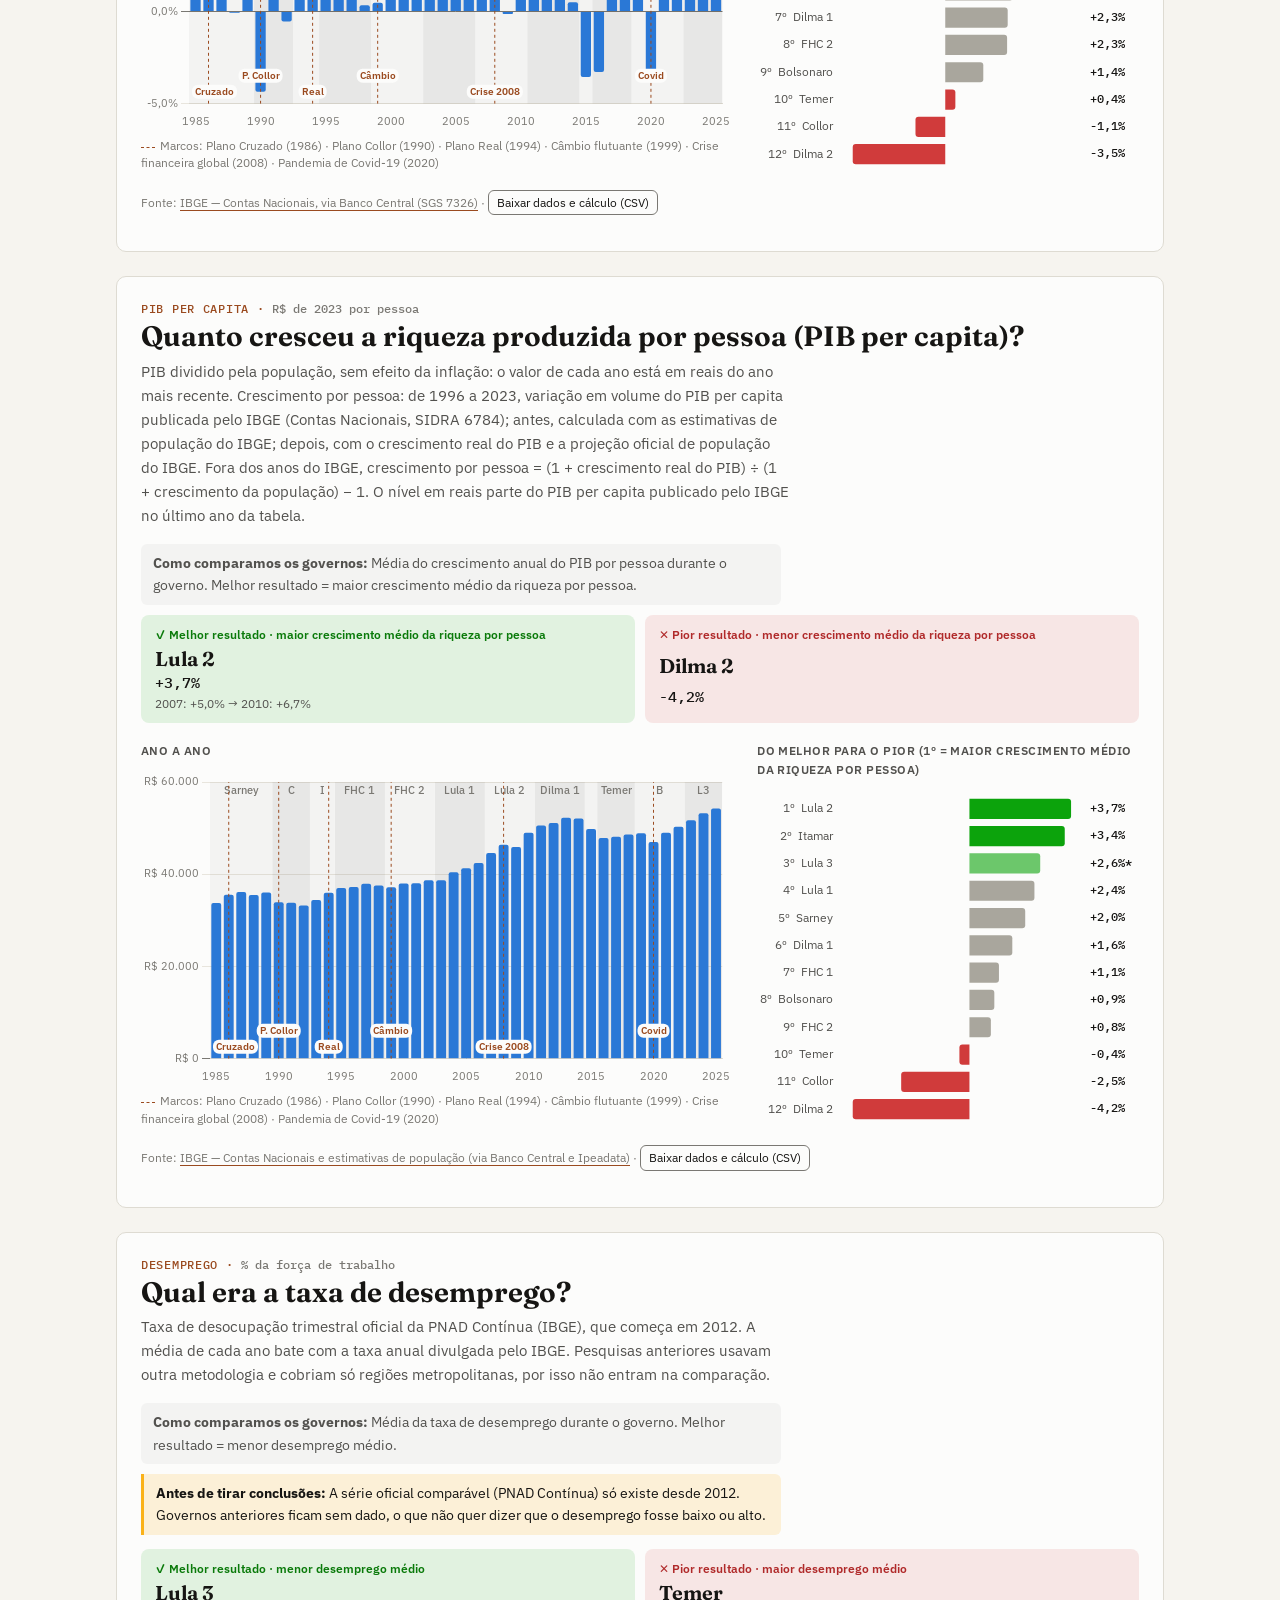
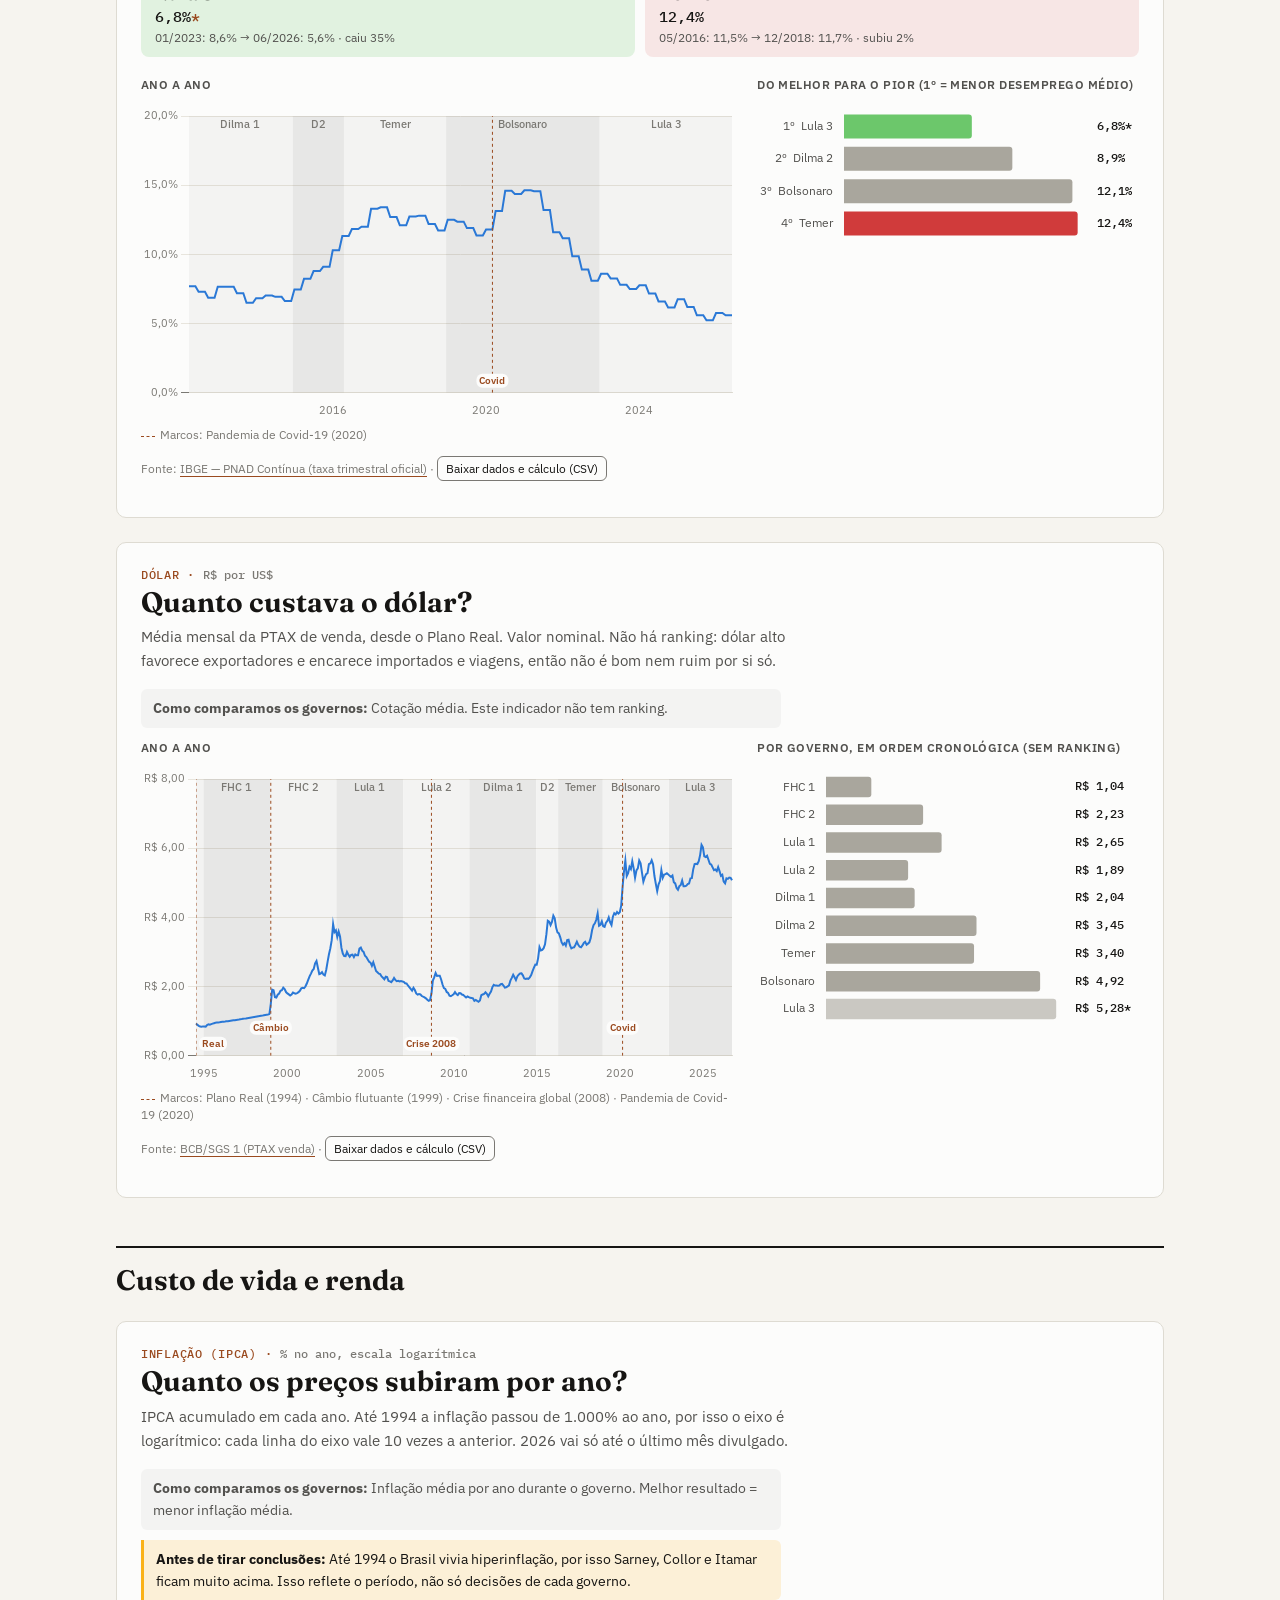
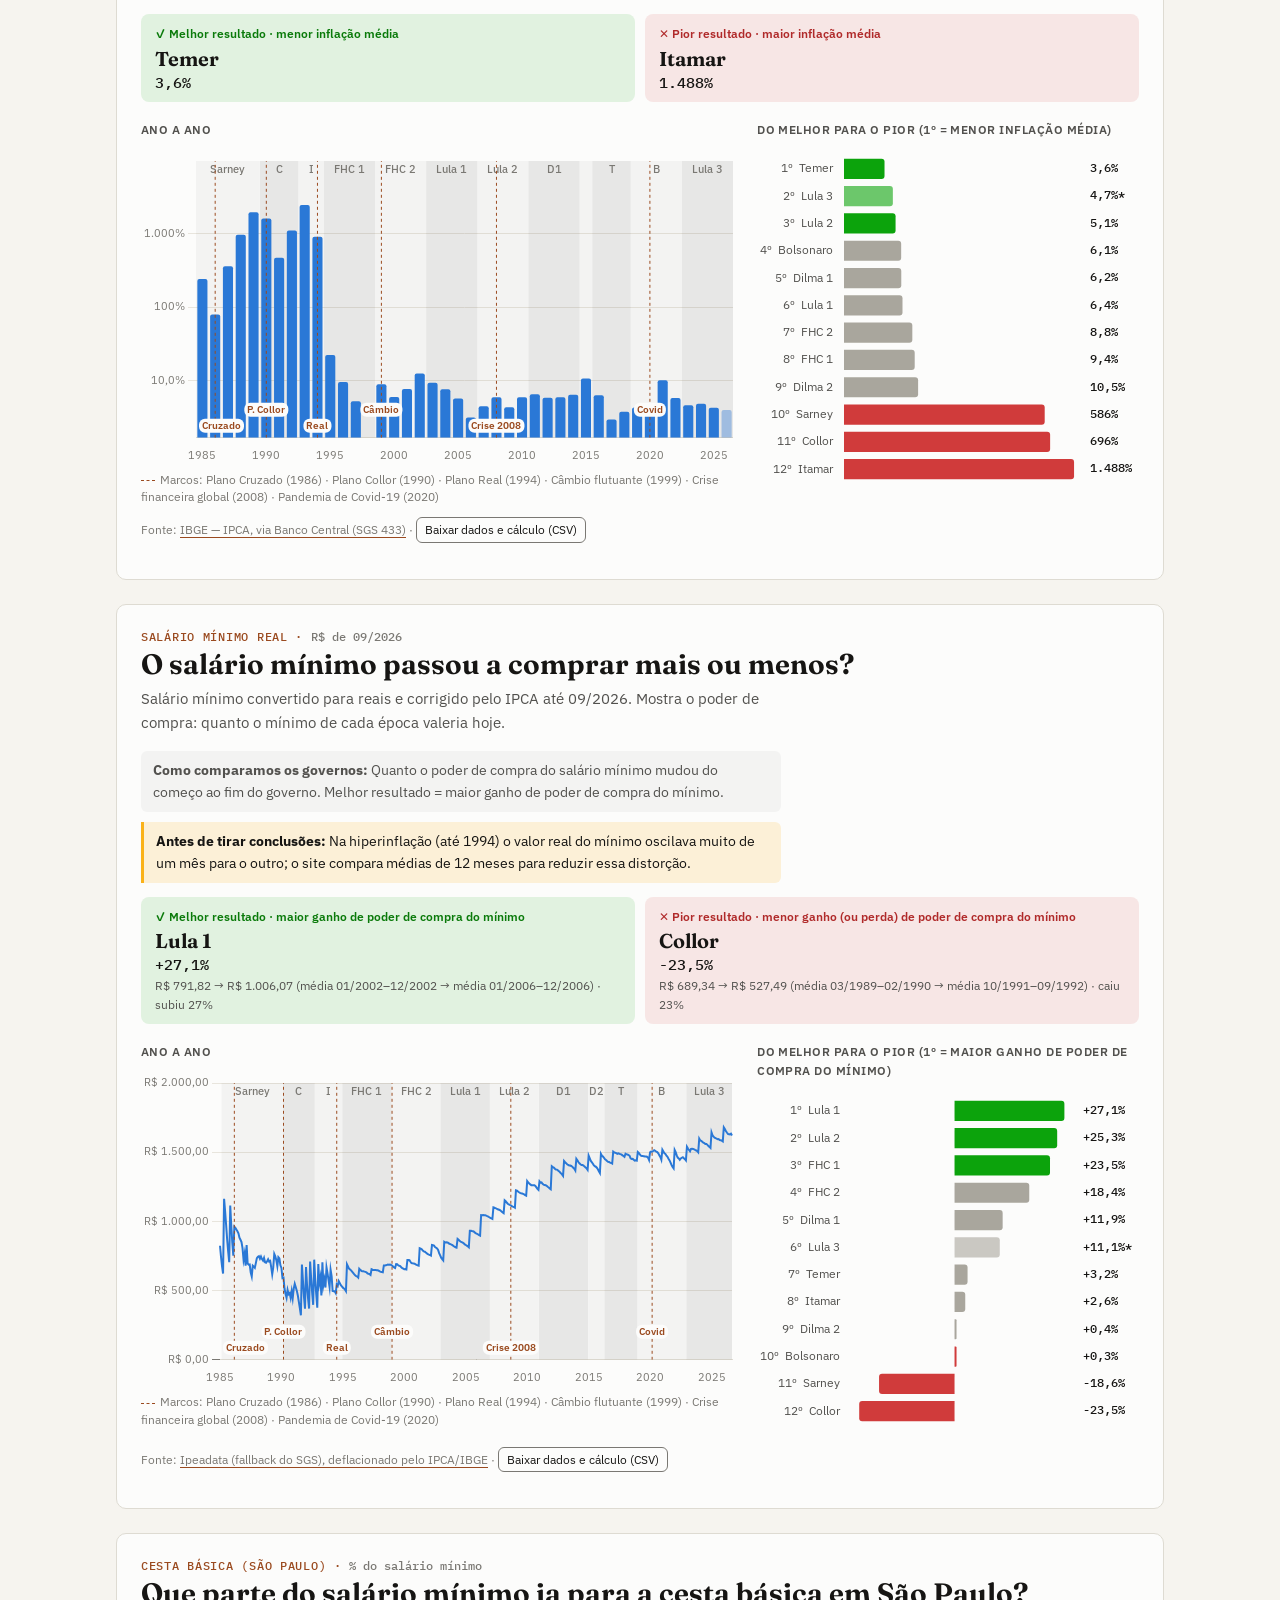
==== commit 4ef76ac7: "Políticas públicas: 'investimento' em vez de 'gasto' em saúde e educação Co-Authored-By: Claude Opus" ====
--- a/site/index.html
+++ b/site/index.html
@@ -102,7 +102,7 @@
     <ul>
       <li><strong>Maior é melhor:</strong> crescimento do PIB, crescimento do PIB per capita, ganho real do salário mínimo, aumento da expectativa de vida, aumento do acesso ao ensino superior.</li>
       <li><strong>Menor é melhor:</strong> desemprego, homicídios, inflação, peso da cesta básica no salário mínimo, preço real da gasolina, focos de queimada, extrema pobreza, desigualdade (Gini), mortalidade infantil, analfabetismo.</li>
-      <li><strong>Sem ranking:</strong> dólar, gasto público em saúde, gasto público em educação, universidades federais, cidades com ensino federal, Bolsa Família, leitos do SUS e Mapa da Fome (a FAO não mede abaixo de 2,5%, então não dá para comparar quem já estava fora do mapa; o site mostra quantos anos cada governo passou no mapa). Câmbio alto ajuda exportadores e encarece importados; gasto é insumo, e o resultado aparece nos indicadores de saúde e educação.</li>
+      <li><strong>Sem ranking:</strong> dólar, investimento público em saúde, investimento público em educação, universidades federais, cidades com ensino federal, Bolsa Família, leitos do SUS e Mapa da Fome (a FAO não mede abaixo de 2,5%, então não dá para comparar quem já estava fora do mapa; o site mostra quantos anos cada governo passou no mapa). Câmbio alto ajuda exportadores e encarece importados; gasto é insumo, e o resultado aparece nos indicadores de saúde e educação.</li>
       <li><strong>Ritmo, não nível:</strong> mortalidade infantil, expectativa de vida, analfabetismo, ensino superior, extrema pobreza e desigualdade mudam devagar ao longo de décadas. Comparar o nível premiaria quem governou depois. Por isso o ranking mede quanto o indicador melhorou ou piorou por ano durante cada governo: do ano anterior à posse até o último ano do mandato. Extrema pobreza, mortalidade infantil e analfabetismo usam a variação percentual (cair de 50 para 45 pesa igual a cair de 10 para 9), para não favorecer quem começou de um patamar mais alto. Gini, expectativa de vida e ensino superior usam a variação em pontos. Lacunas de até 2 anos são preenchidas por interpolação linear; lacunas maiores deixam o governo sem resultado.</li>
       <li><strong>Universidades federais e cidades com ensino federal</strong>: contagem anual do Censo da Educação Superior (INEP, desde 1995). O resumo mostra quantas foram acrescentadas entre o ano anterior à posse e o último ano do governo. Sem ranking, porque é expansão de estrutura e governos mais longos tendem a somar mais.</li>
       <li><strong>PIB per capita</strong>: crescimento real do PIB (IBGE) descontado o crescimento da população (IBGE), em reais do ano mais recente.</li>
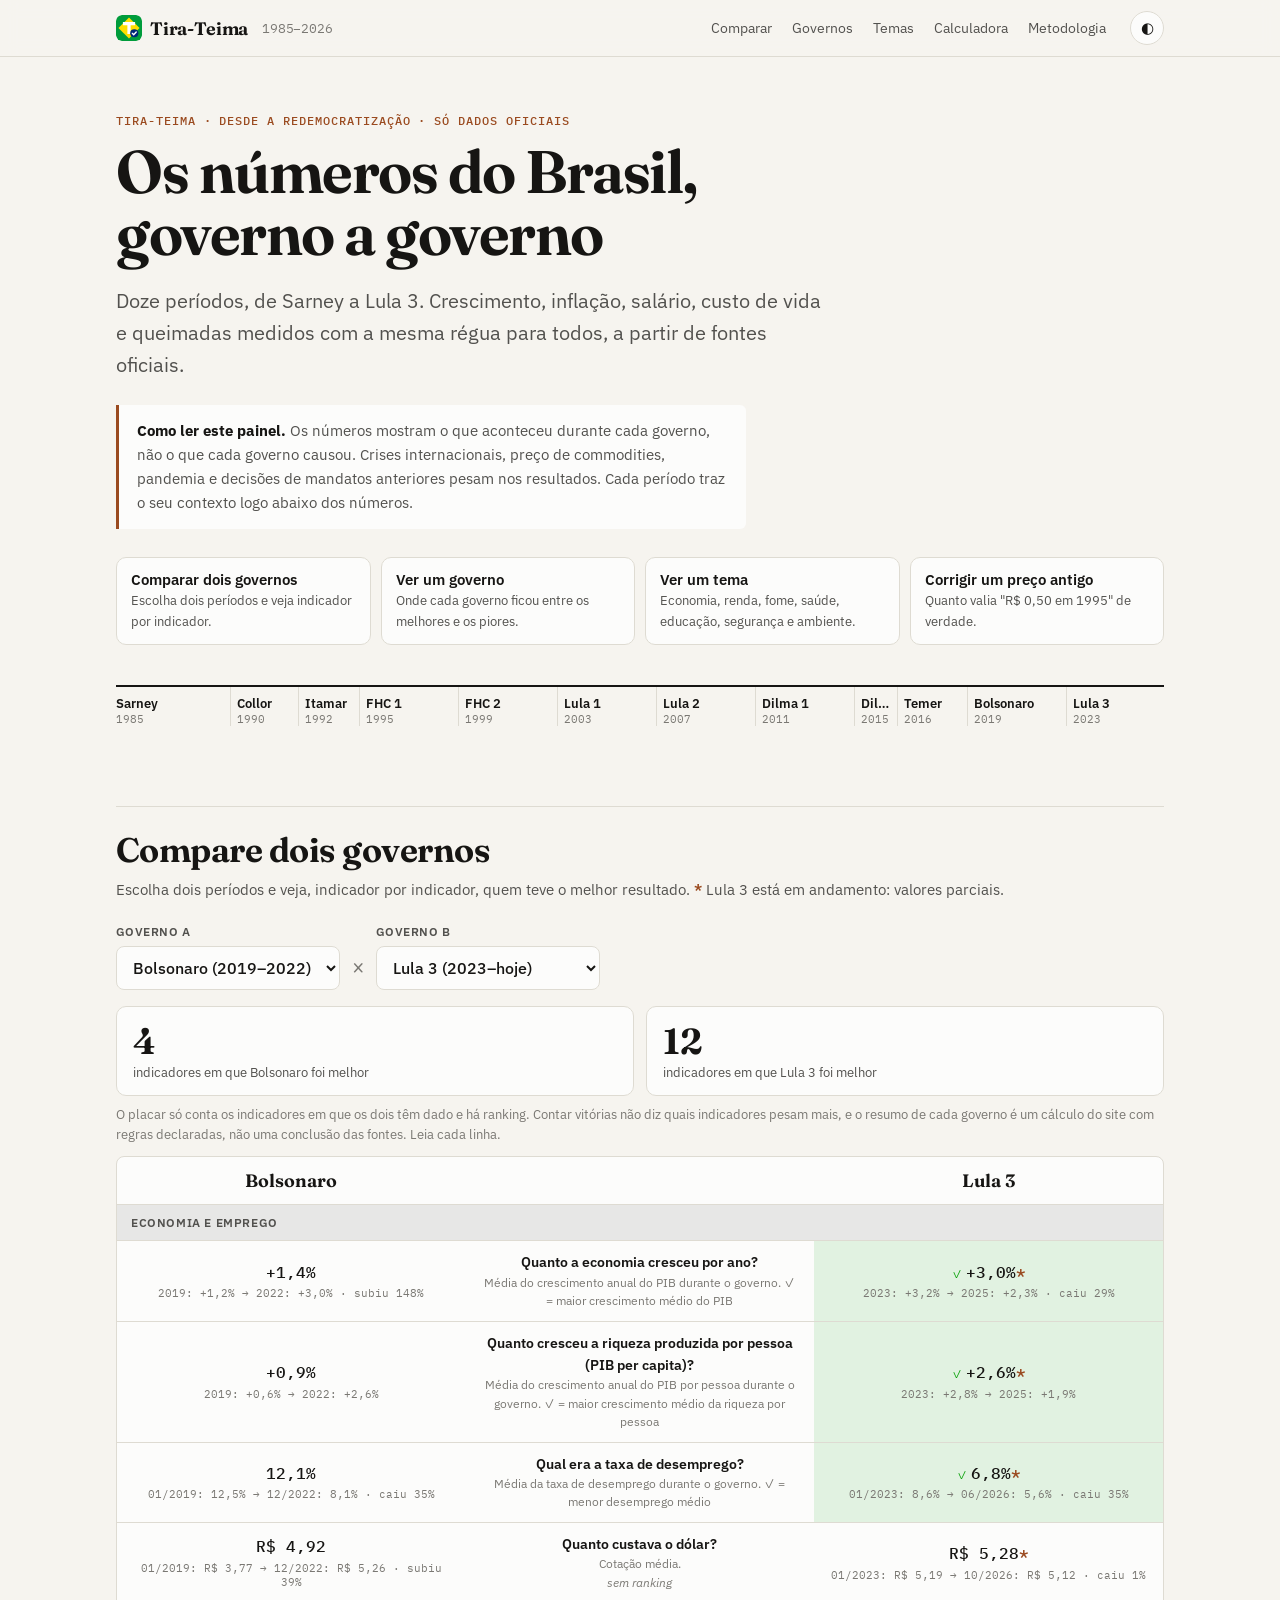
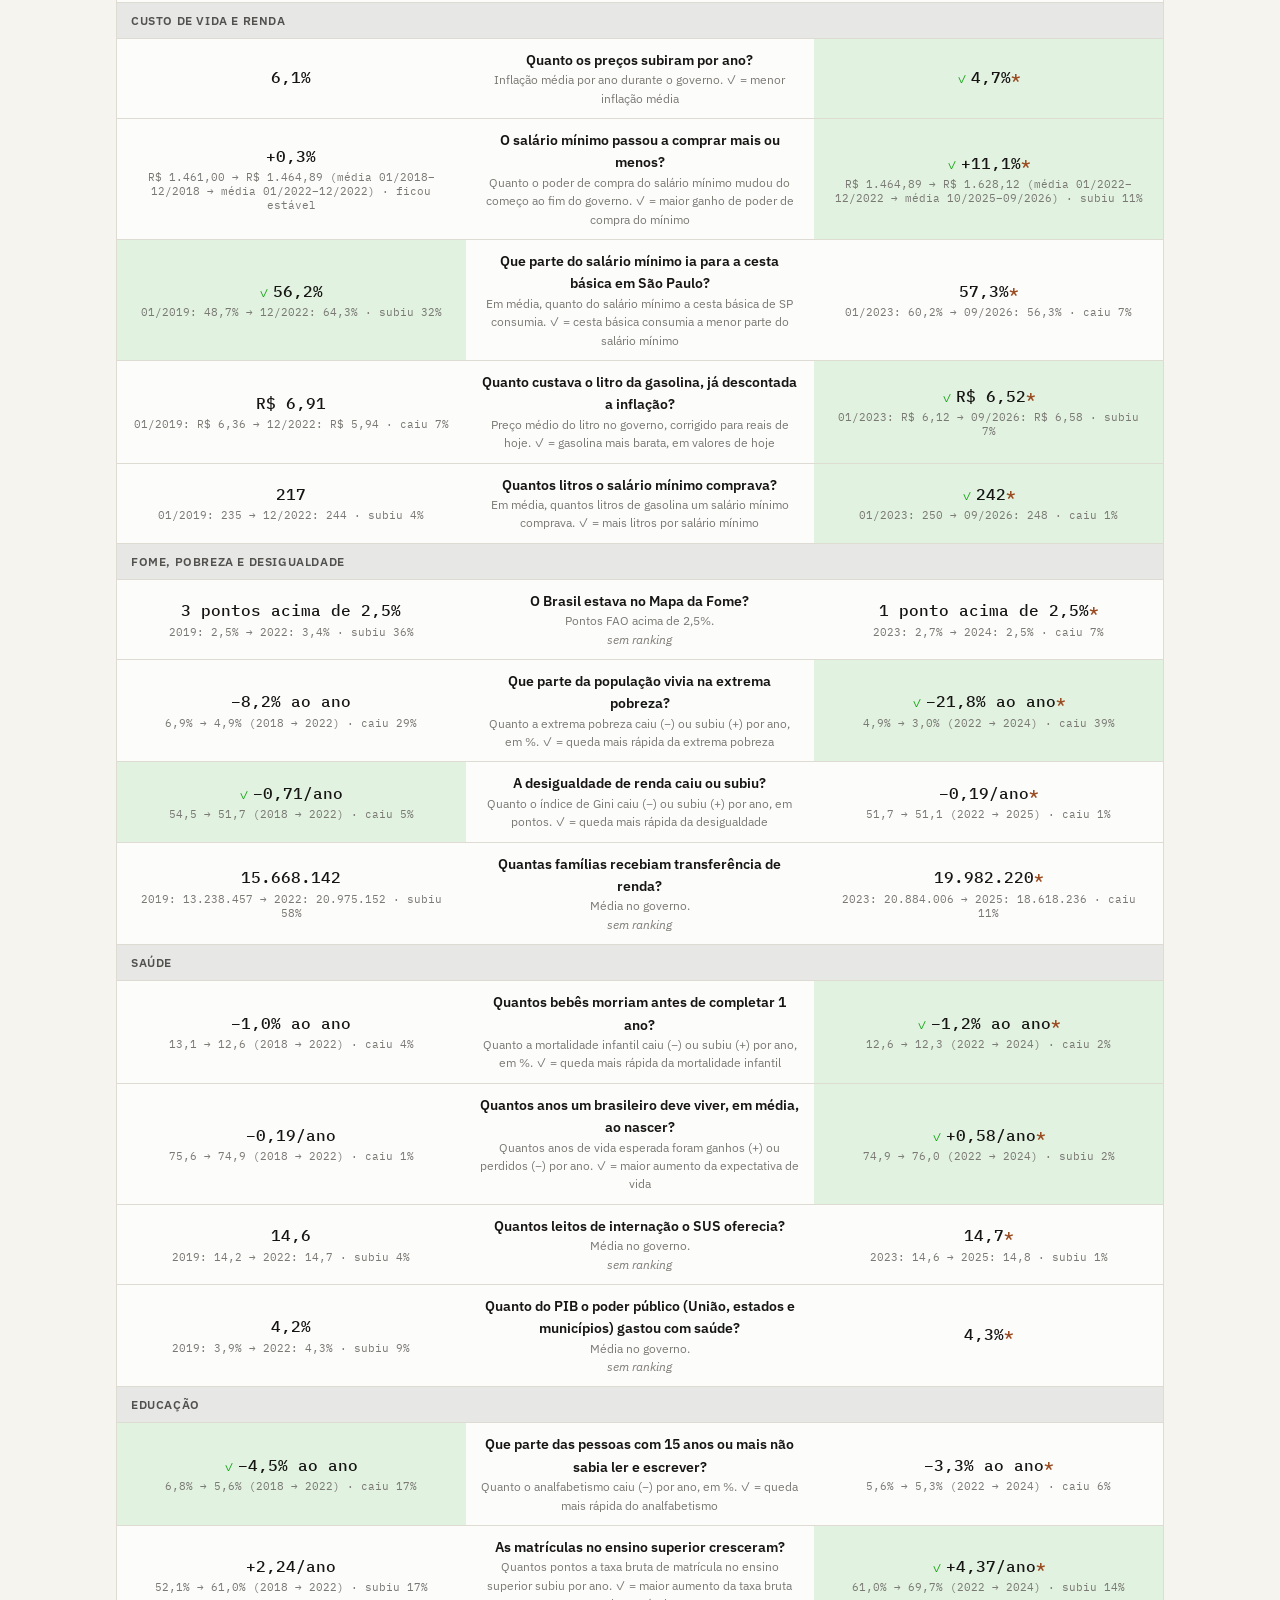
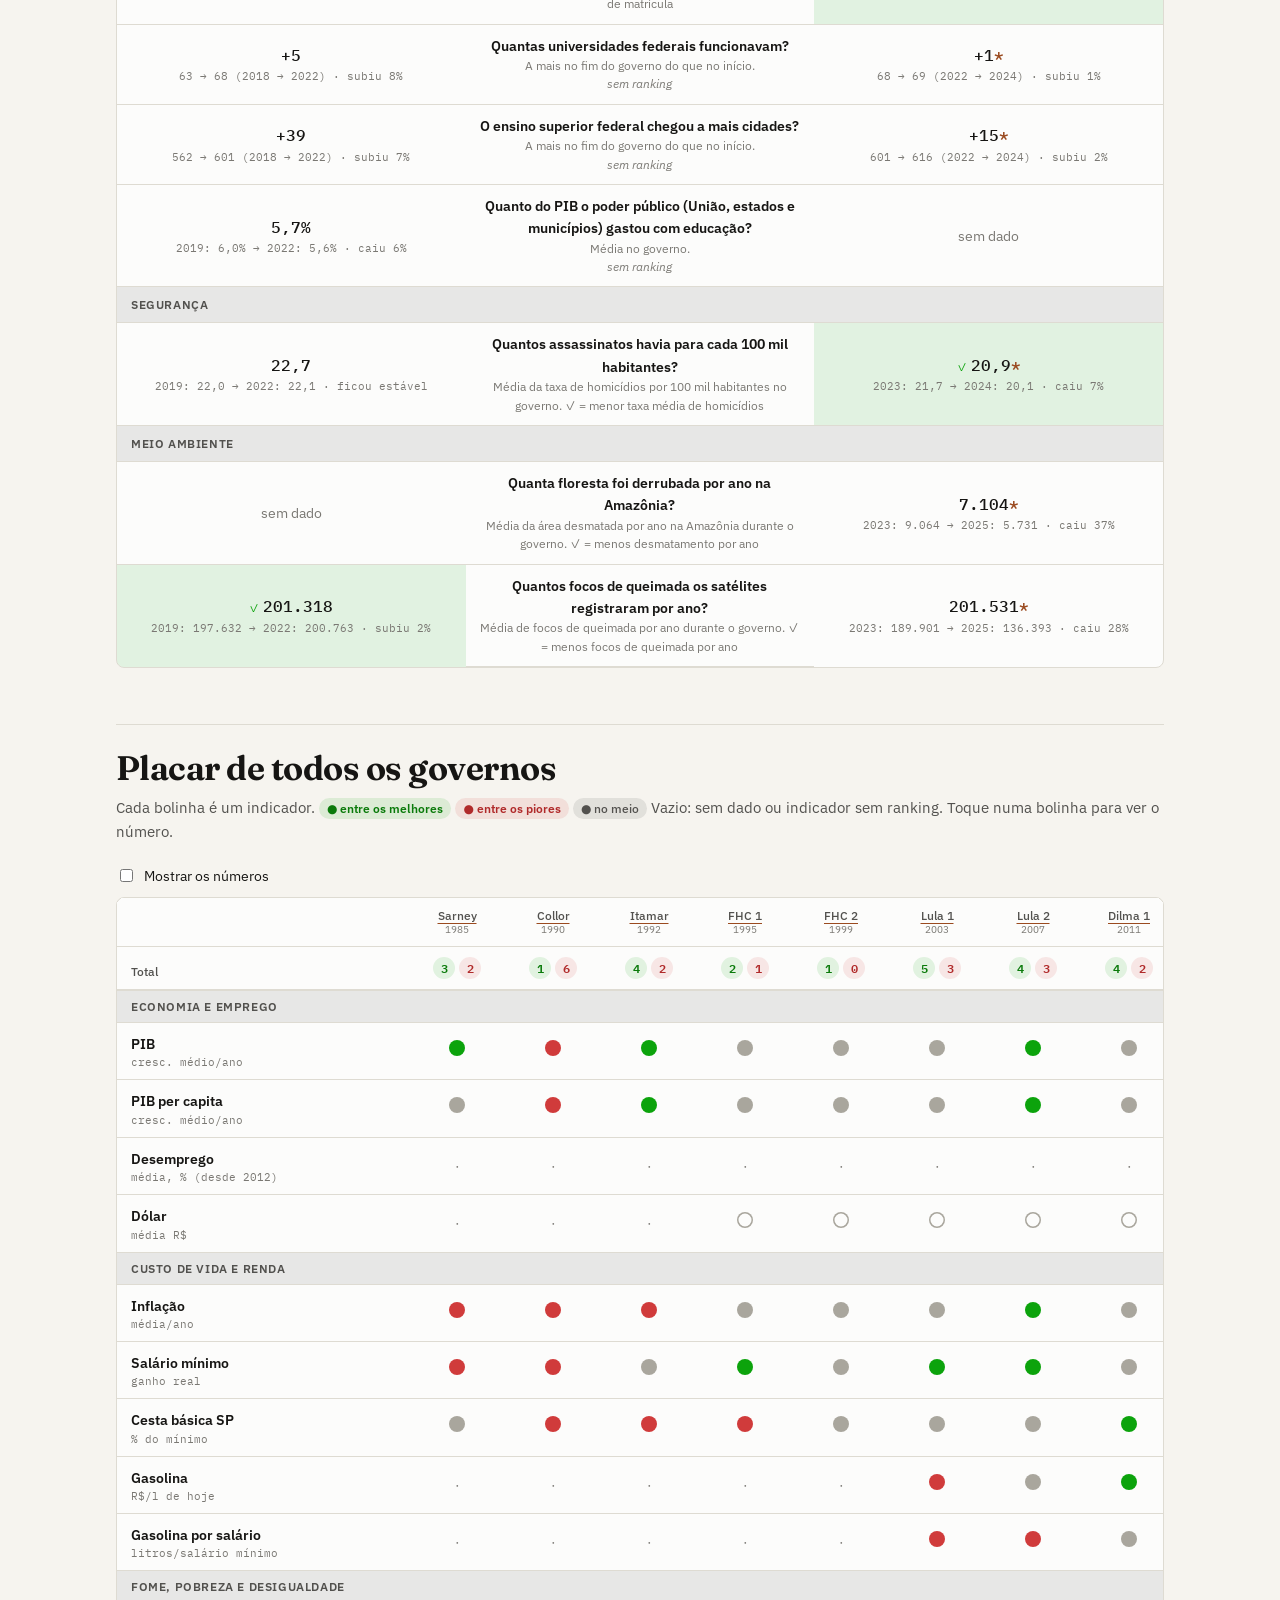
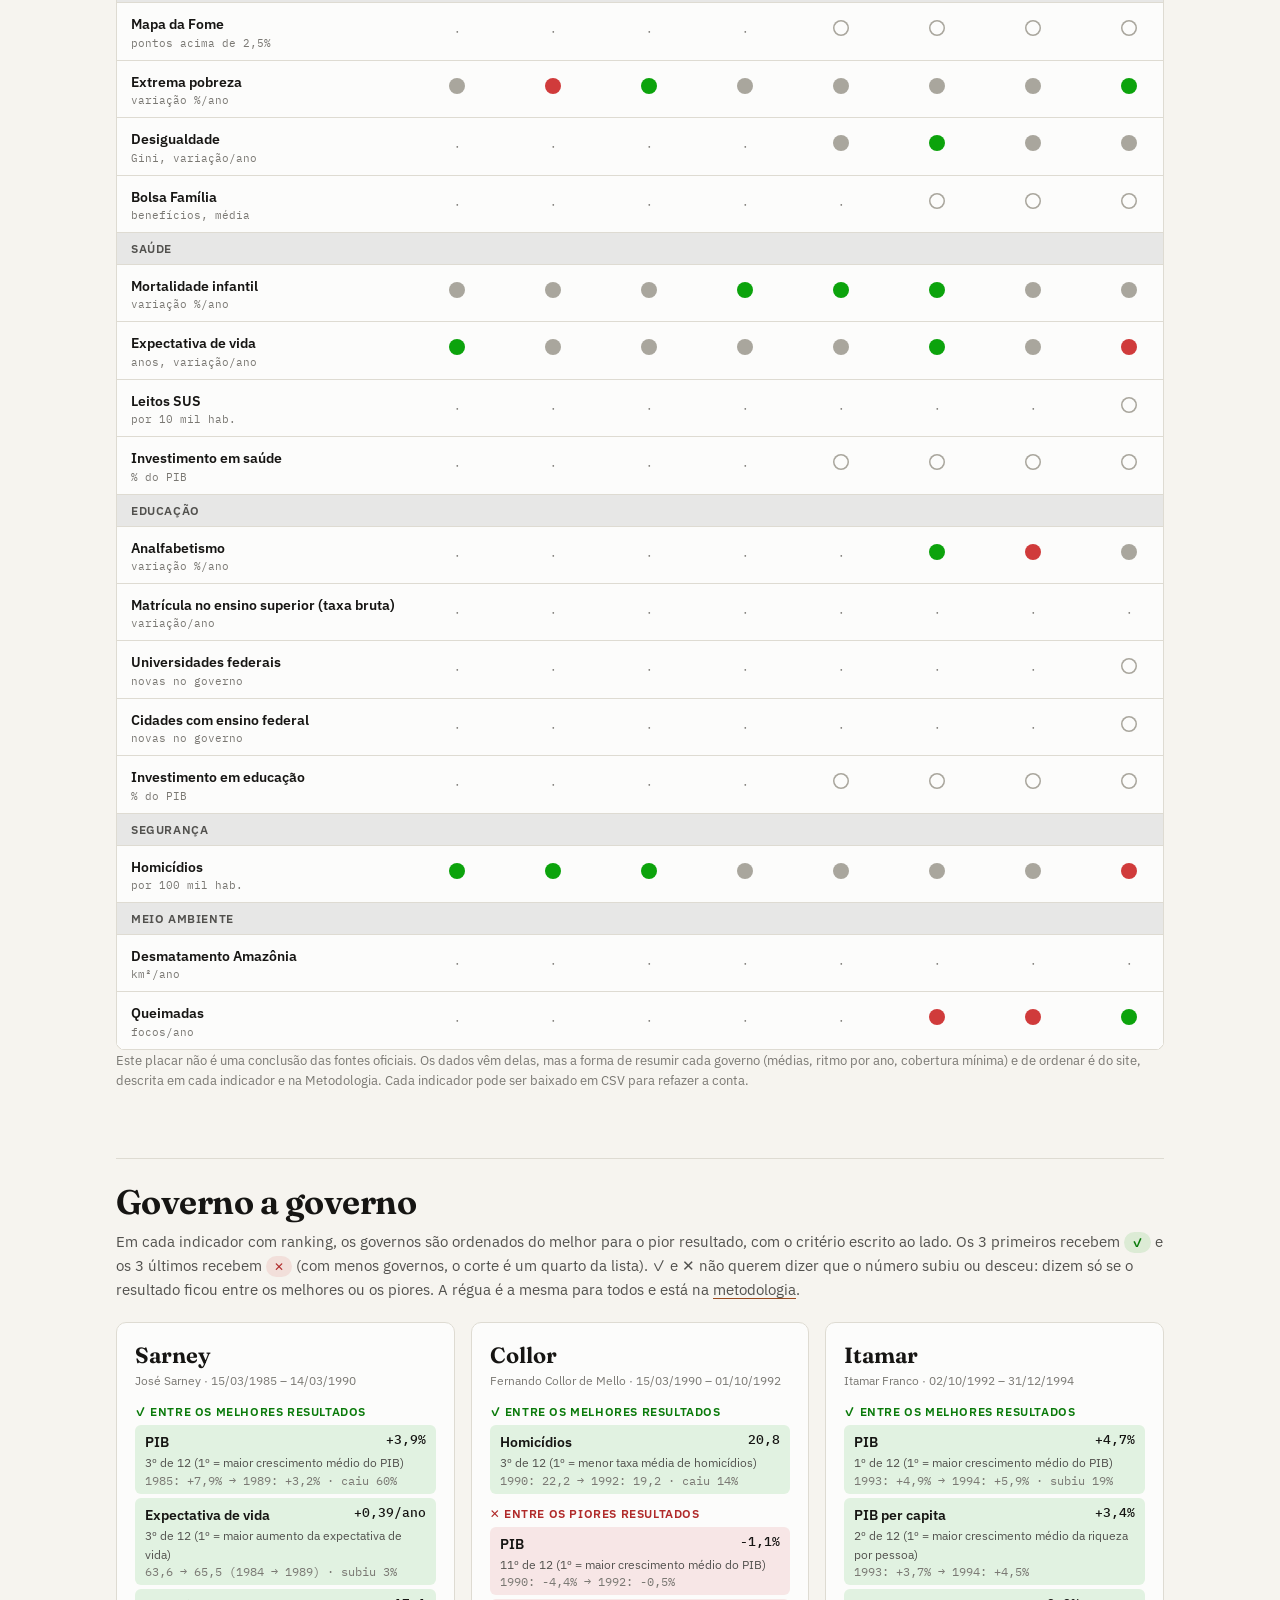
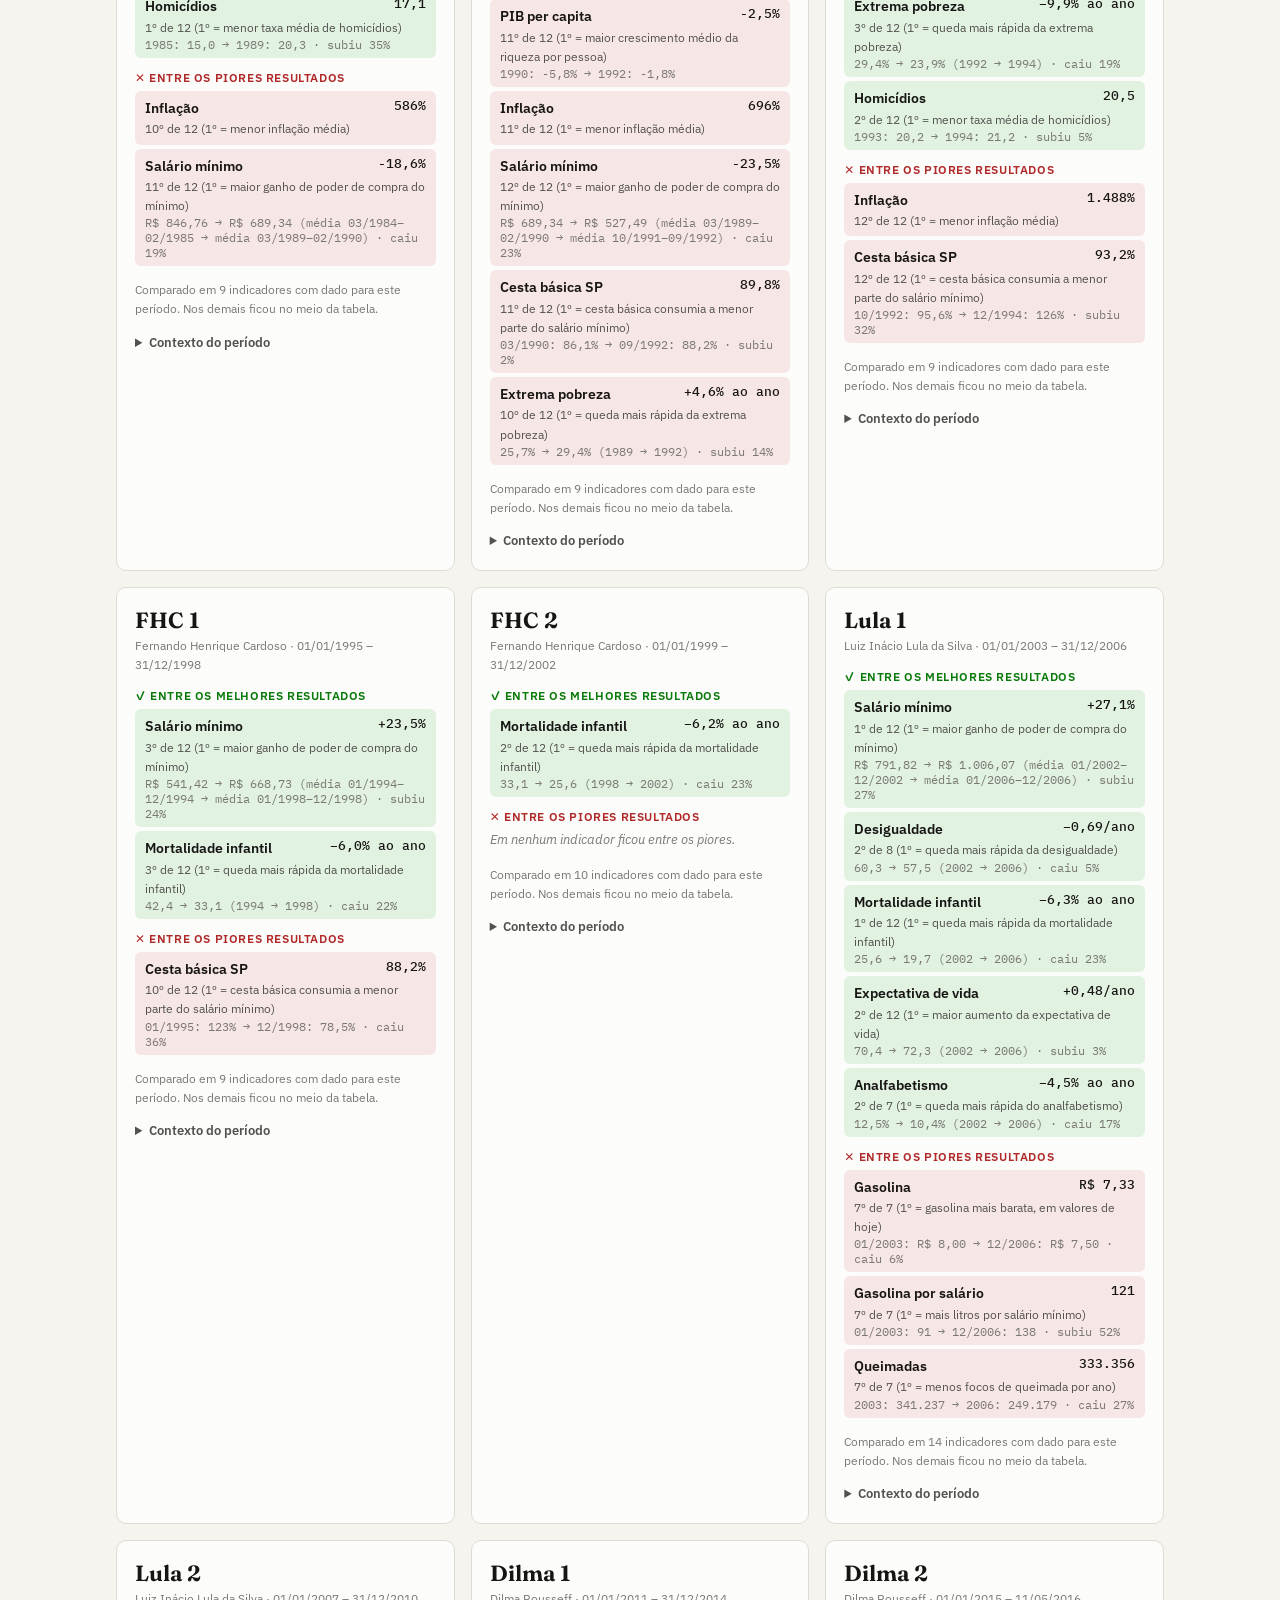
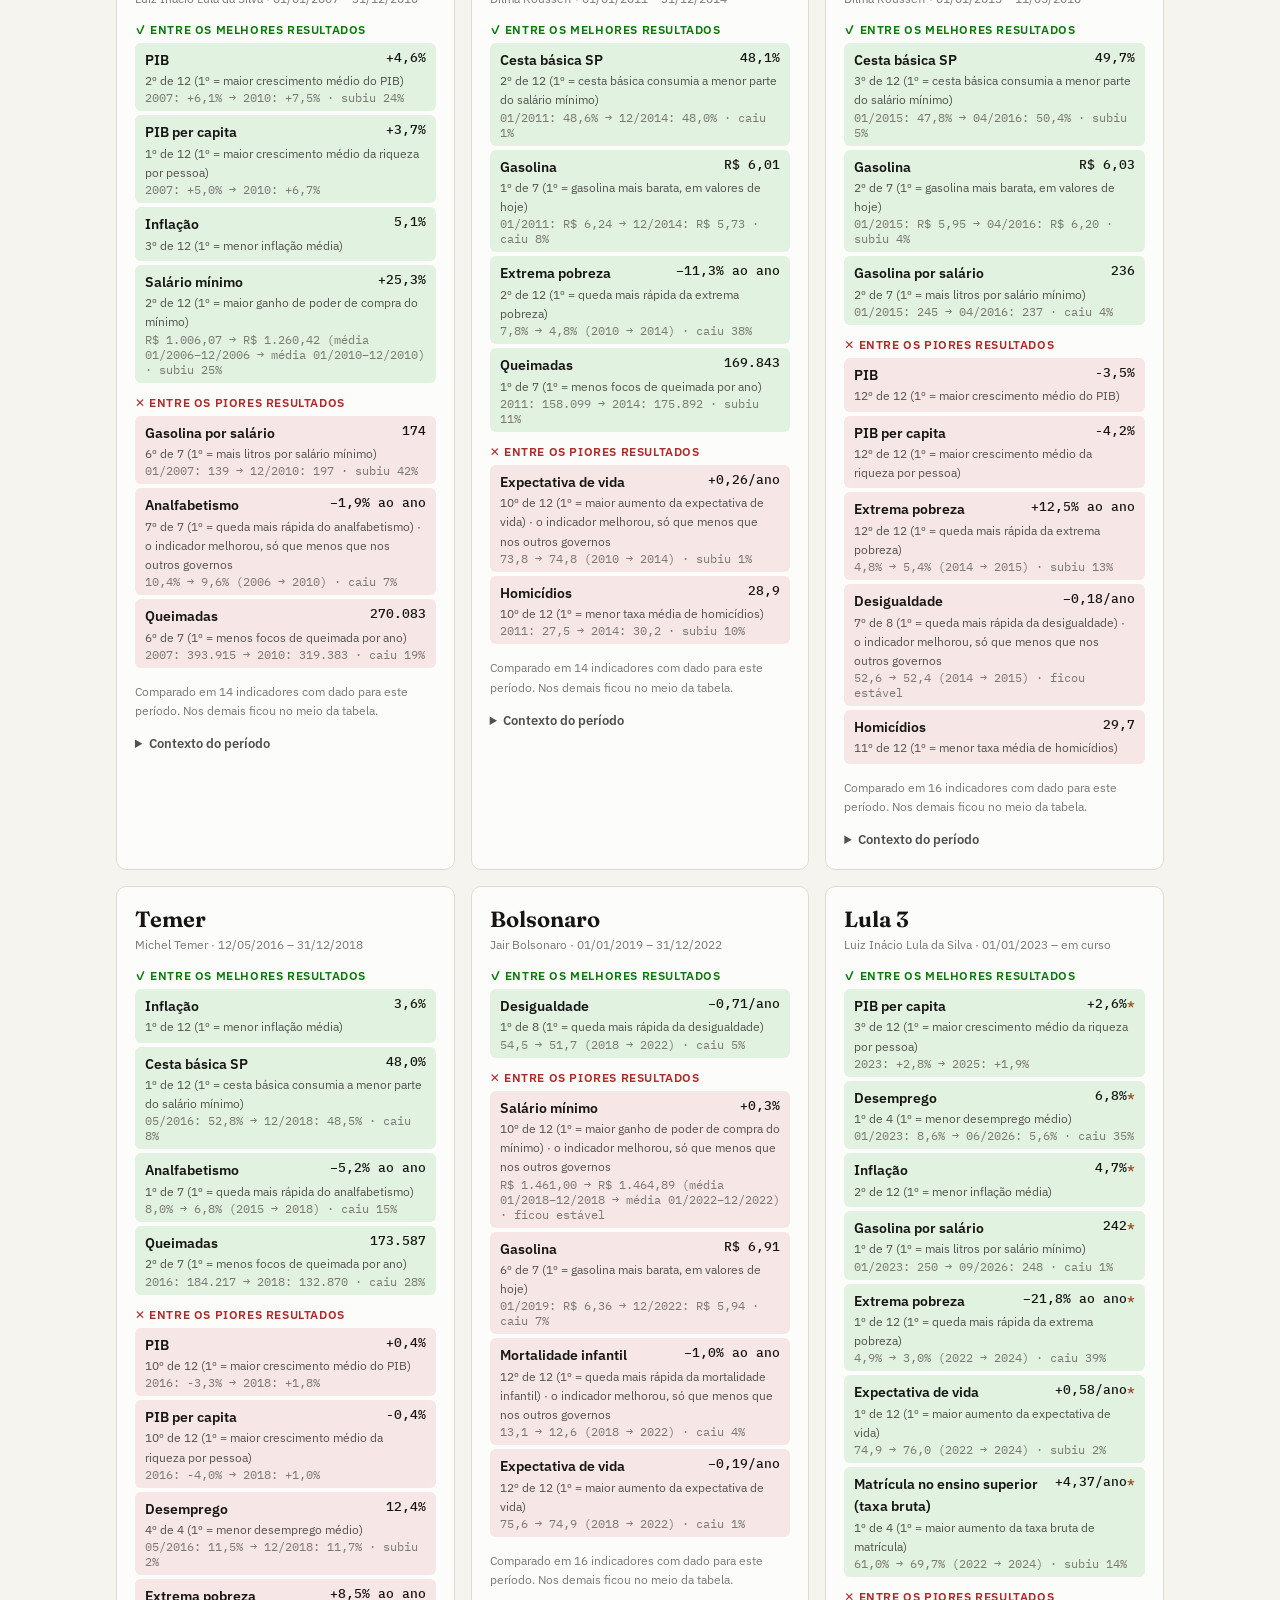
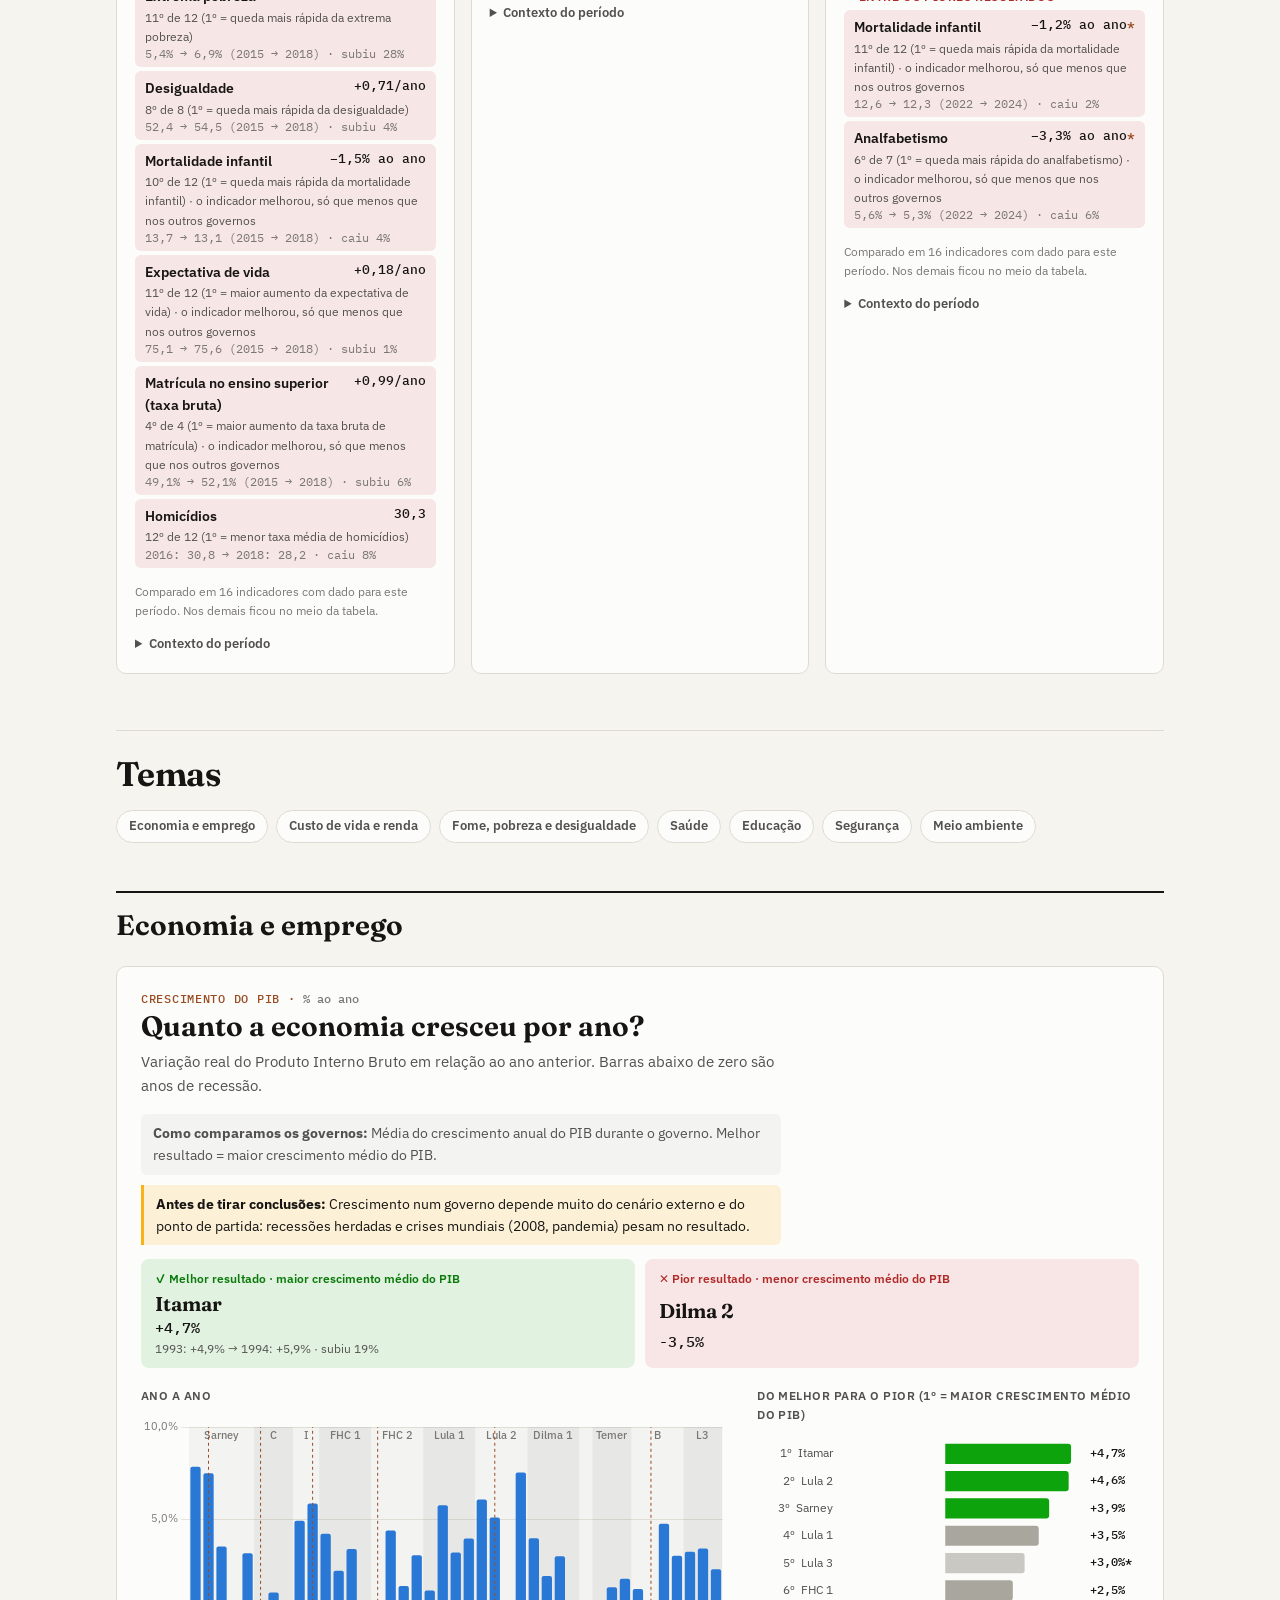
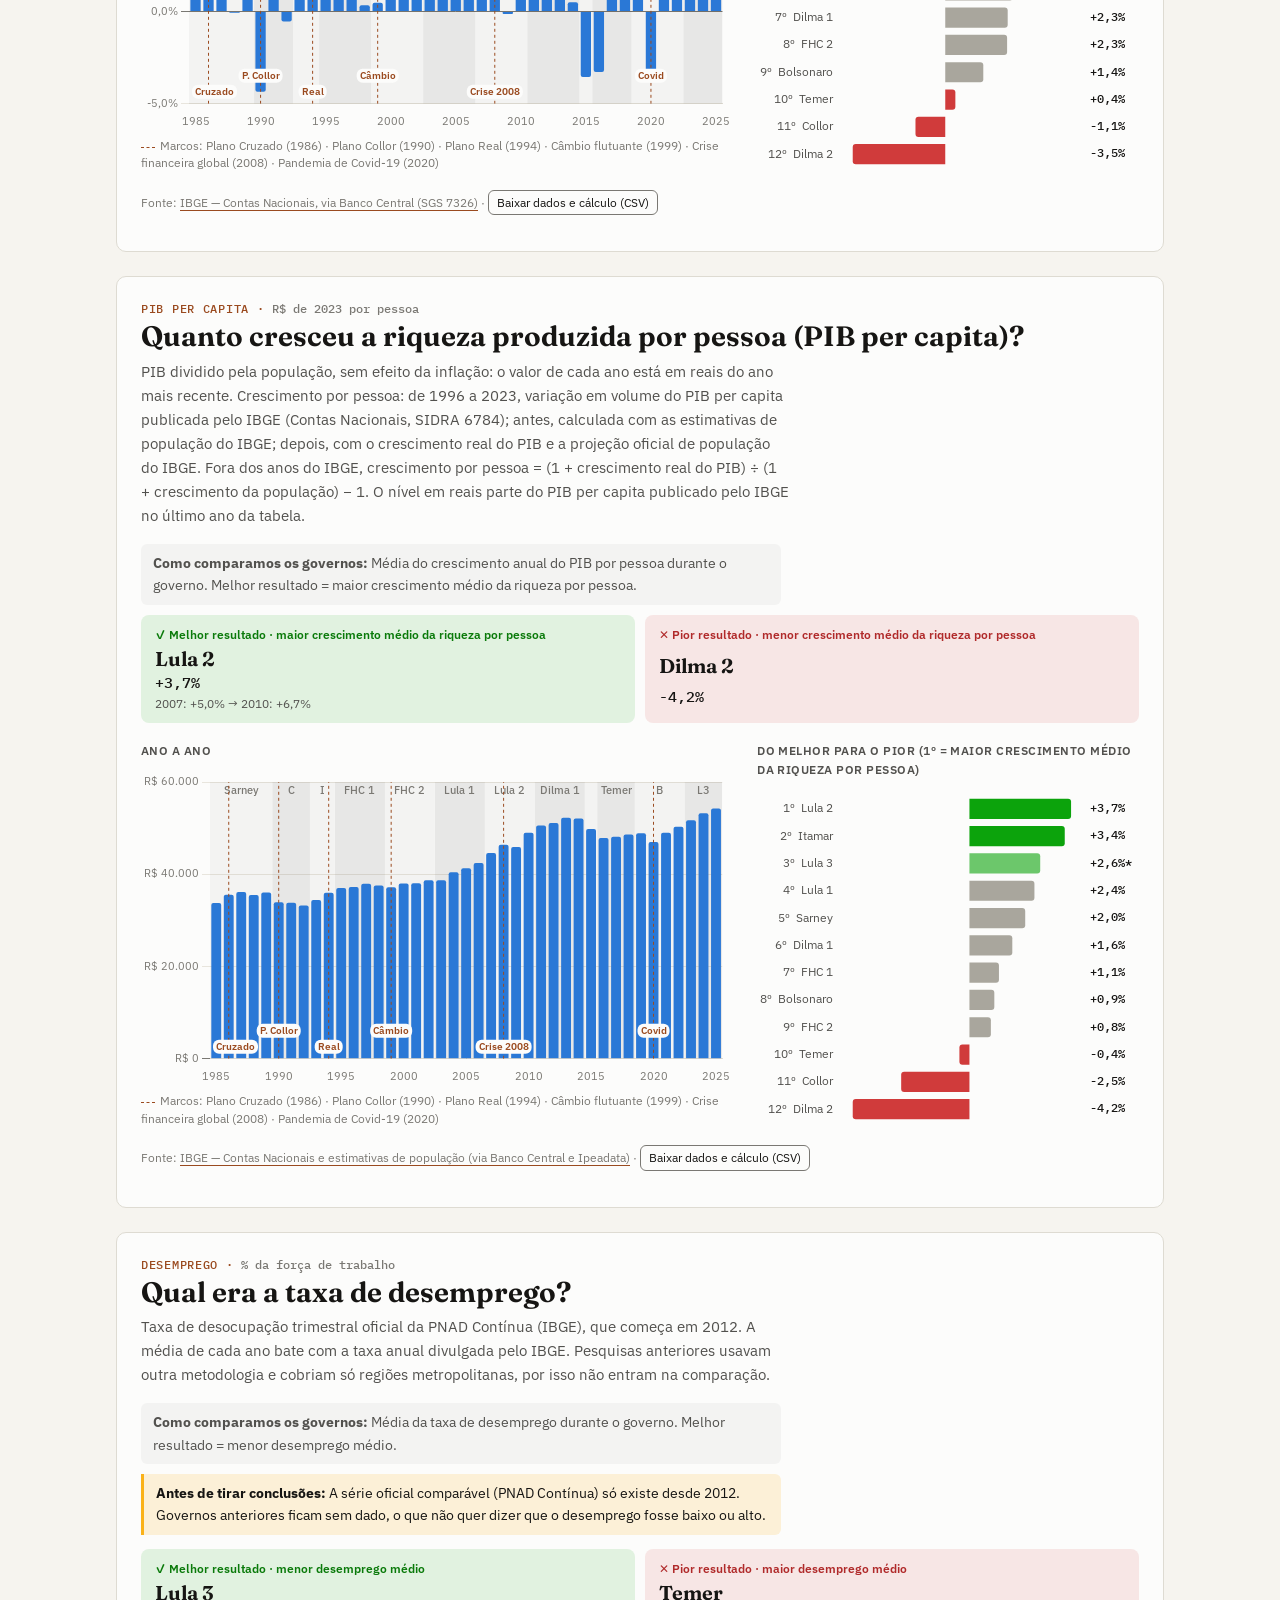
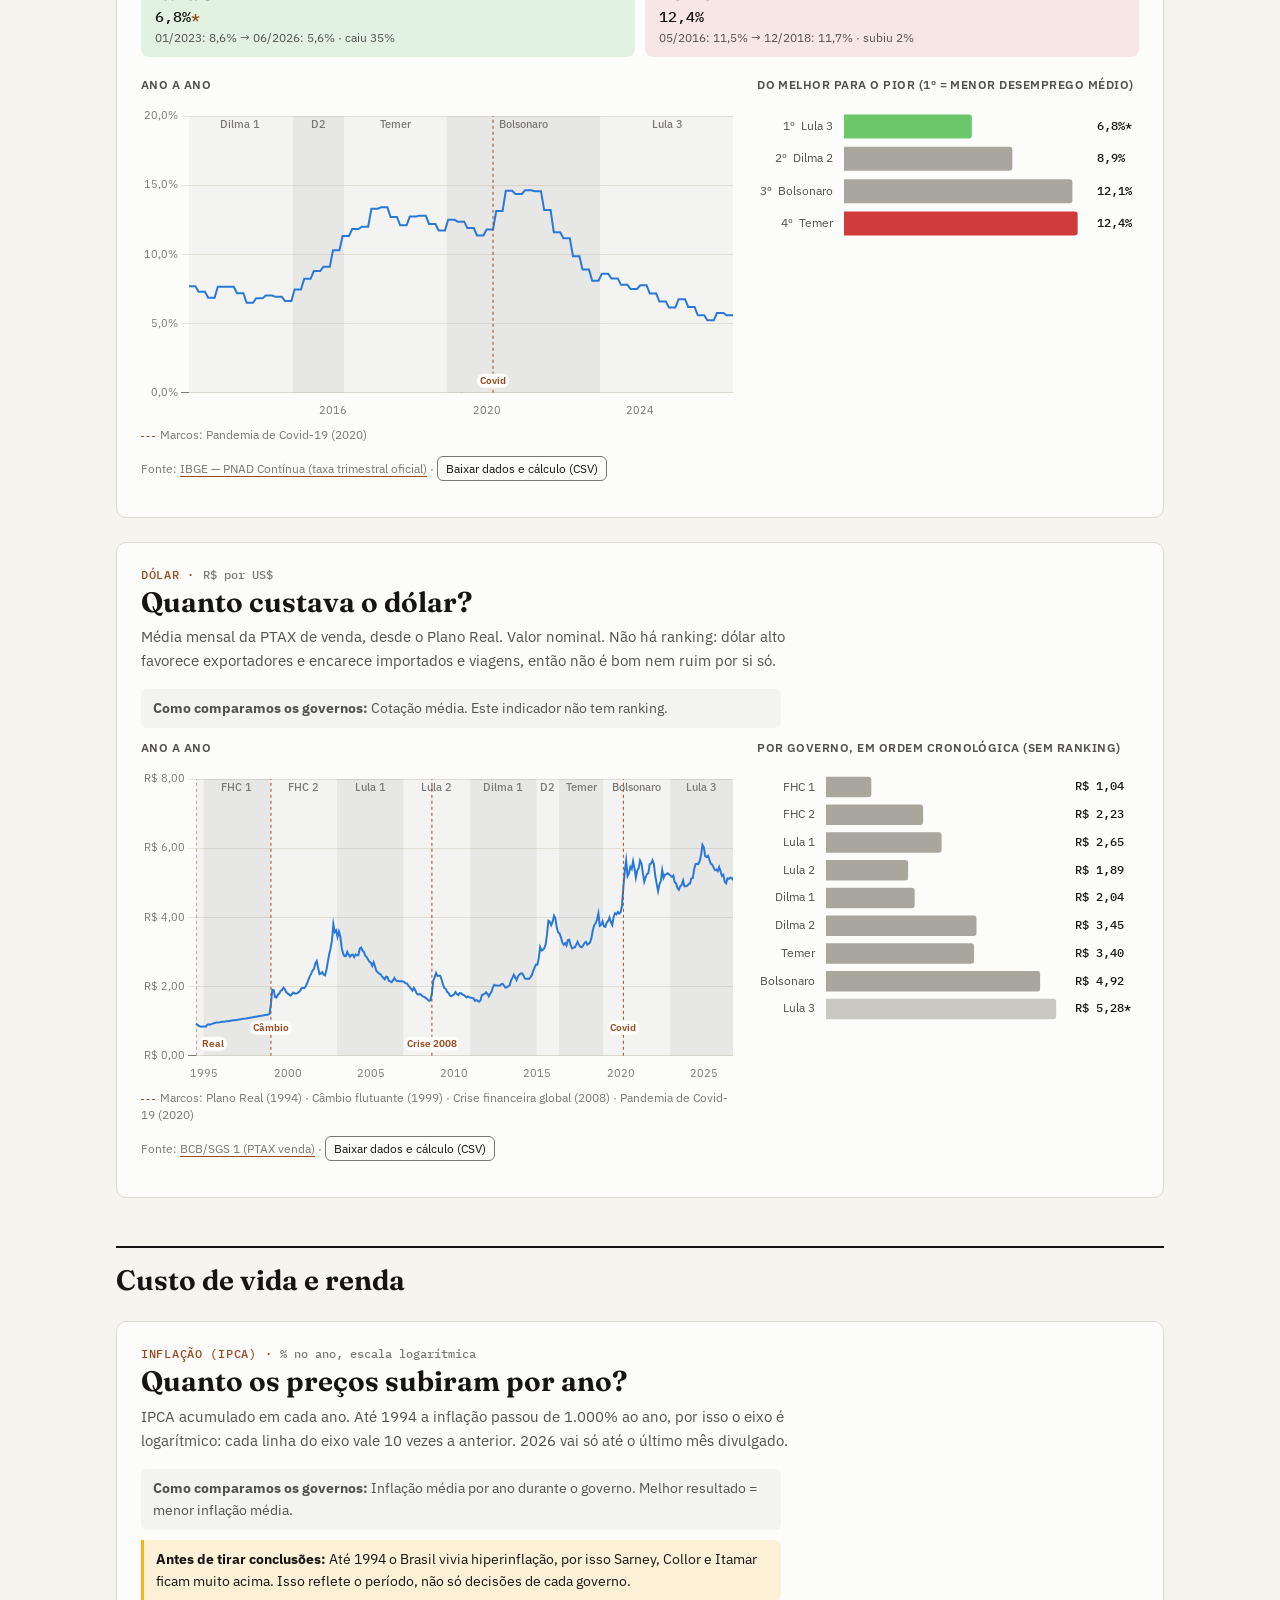
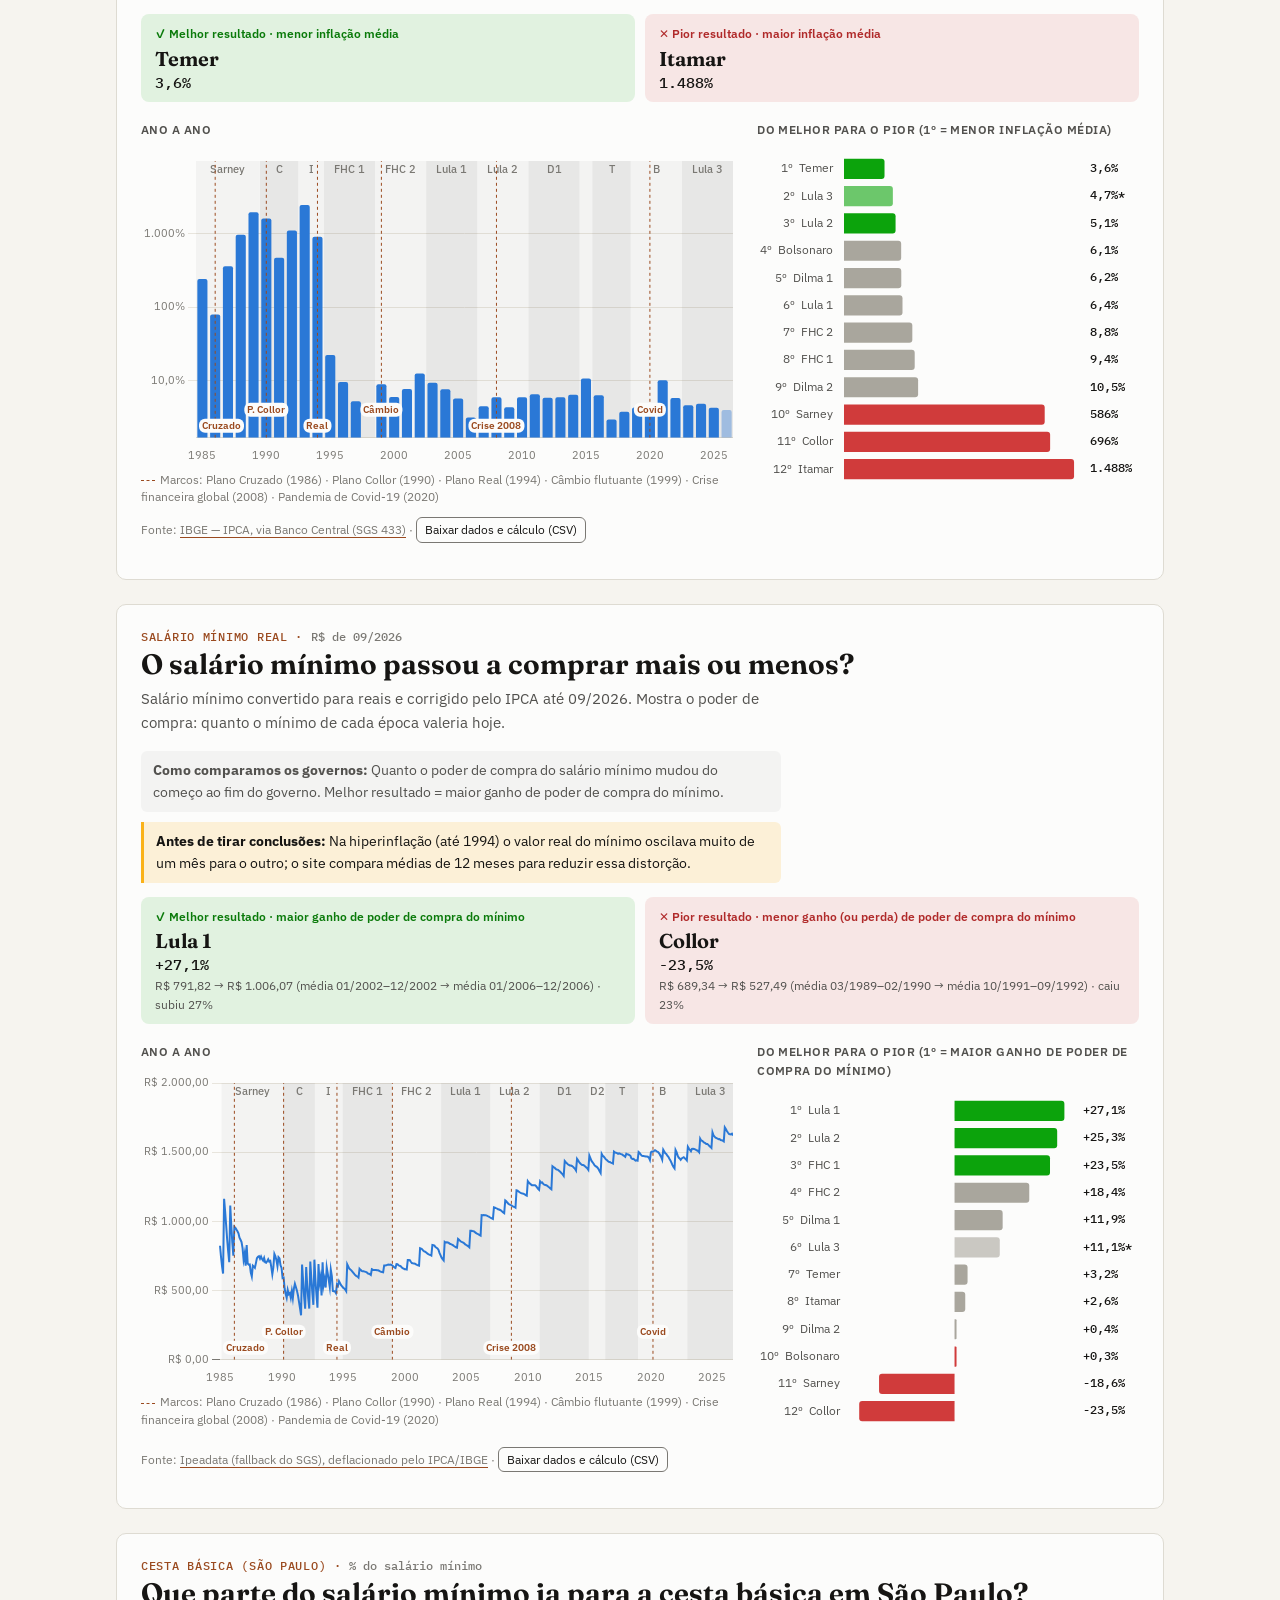
==== commit 3b018c88: "Metodologia: investimento em vez de gasto; Mapa da Fome em pontos trienais Co-Authored-By: Claude Op" ====
--- a/site/index.html
+++ b/site/index.html
@@ -102,7 +102,7 @@
     <ul>
       <li><strong>Maior é melhor:</strong> crescimento do PIB, crescimento do PIB per capita, ganho real do salário mínimo, aumento da expectativa de vida, aumento do acesso ao ensino superior.</li>
       <li><strong>Menor é melhor:</strong> desemprego, homicídios, inflação, peso da cesta básica no salário mínimo, preço real da gasolina, focos de queimada, extrema pobreza, desigualdade (Gini), mortalidade infantil, analfabetismo.</li>
-      <li><strong>Sem ranking:</strong> dólar, investimento público em saúde, investimento público em educação, universidades federais, cidades com ensino federal, Bolsa Família, leitos do SUS e Mapa da Fome (a FAO não mede abaixo de 2,5%, então não dá para comparar quem já estava fora do mapa; o site mostra quantos anos cada governo passou no mapa). Câmbio alto ajuda exportadores e encarece importados; gasto é insumo, e o resultado aparece nos indicadores de saúde e educação.</li>
+      <li><strong>Sem ranking:</strong> dólar, investimento público em saúde, investimento público em educação, universidades federais, cidades com ensino federal, Bolsa Família, leitos do SUS e Mapa da Fome (a FAO não mede abaixo de 2,5%, então não dá para comparar quem já estava fora do mapa; o site mostra quantos pontos da FAO, cada um uma média de três anos, ficaram acima de 2,5% em cada governo). Câmbio alto ajuda exportadores e encarece importados; investimento é meio, e o resultado aparece nos indicadores de saúde e educação.</li>
       <li><strong>Ritmo, não nível:</strong> mortalidade infantil, expectativa de vida, analfabetismo, ensino superior, extrema pobreza e desigualdade mudam devagar ao longo de décadas. Comparar o nível premiaria quem governou depois. Por isso o ranking mede quanto o indicador melhorou ou piorou por ano durante cada governo: do ano anterior à posse até o último ano do mandato. Extrema pobreza, mortalidade infantil e analfabetismo usam a variação percentual (cair de 50 para 45 pesa igual a cair de 10 para 9), para não favorecer quem começou de um patamar mais alto. Gini, expectativa de vida e ensino superior usam a variação em pontos. Lacunas de até 2 anos são preenchidas por interpolação linear; lacunas maiores deixam o governo sem resultado.</li>
       <li><strong>Universidades federais e cidades com ensino federal</strong>: contagem anual do Censo da Educação Superior (INEP, desde 1995). O resumo mostra quantas foram acrescentadas entre o ano anterior à posse e o último ano do governo. Sem ranking, porque é expansão de estrutura e governos mais longos tendem a somar mais.</li>
       <li><strong>PIB per capita</strong>: crescimento real do PIB (IBGE) descontado o crescimento da população (IBGE), em reais do ano mais recente.</li>
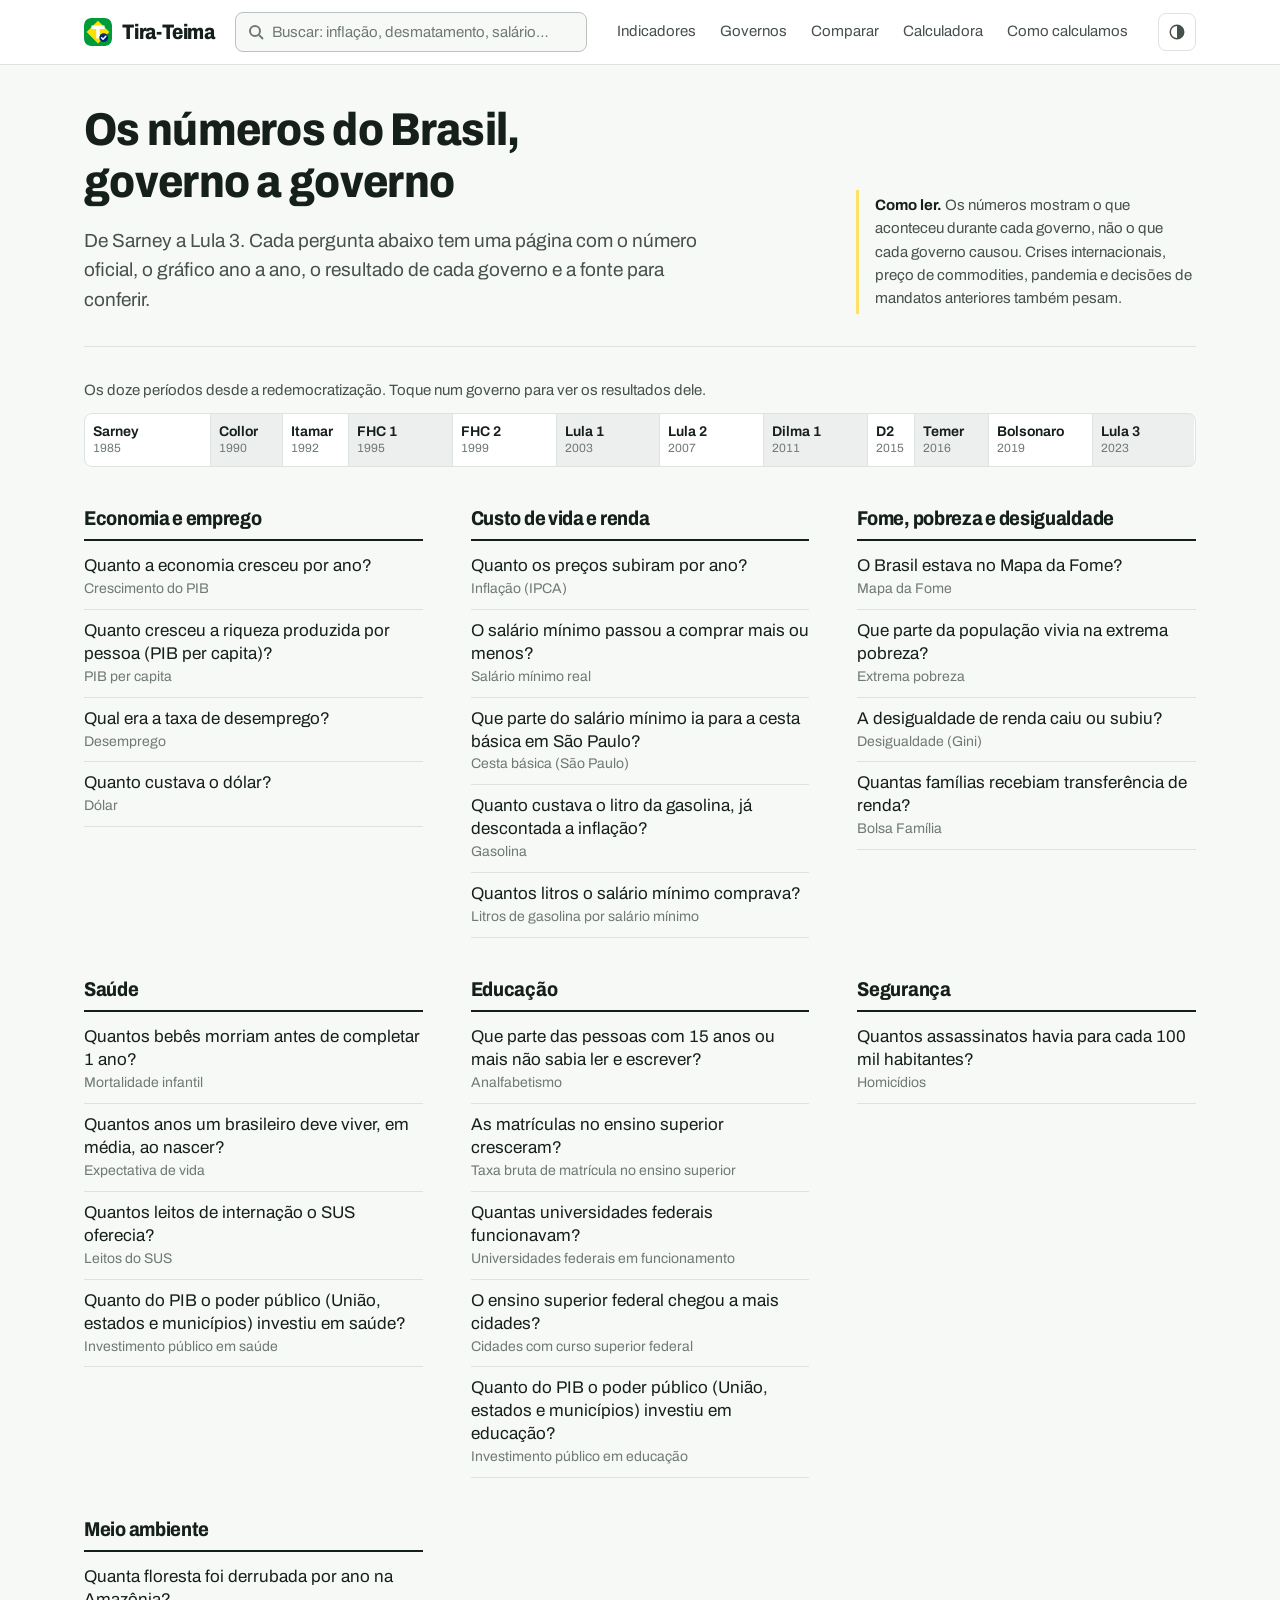
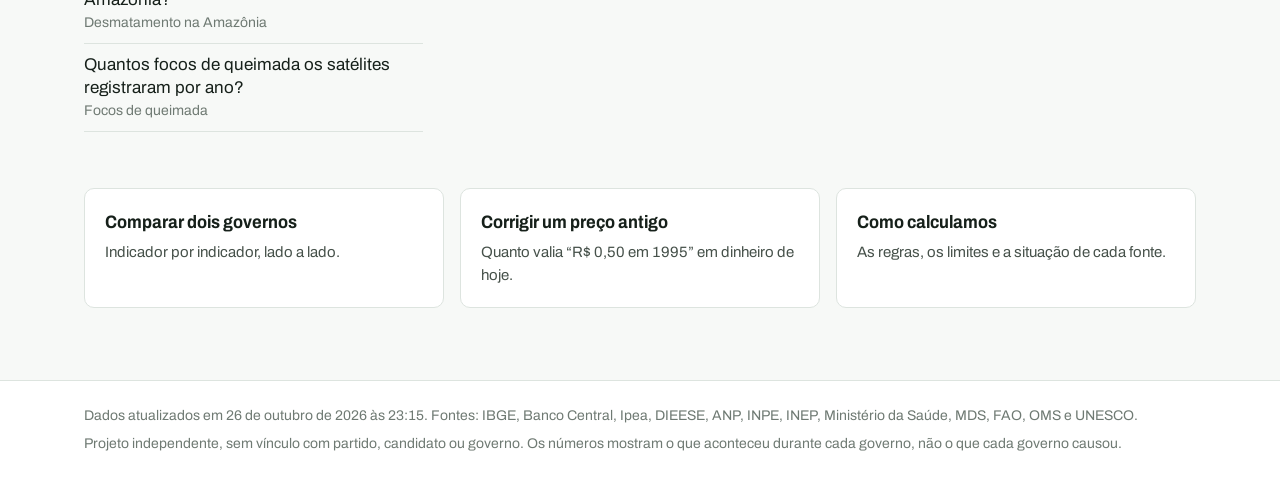
==== commit 208d77ed: "Novo UX: site de consulta com página própria para cada indicador e governo, índice por tema, busca, " ====
--- a/site/index.html
+++ b/site/index.html
@@ -4,143 +4,48 @@
 <meta charset="utf-8">
 <meta name="viewport" content="width=device-width, initial-scale=1">
 <title>Tira-Teima · Os números do Brasil, governo a governo</title>
-<meta name="description" content="PIB, inflação, salário mínimo, custo de vida e queimadas no Brasil desde a redemocratização, comparados governo a governo com dados públicos oficiais.">
+<meta name="description" content="Economia, custo de vida, fome, saúde, educação, segurança e meio ambiente no Brasil desde 1985, comparados governo a governo com dados oficiais.">
 <meta property="og:title" content="Tira-Teima · Os números do Brasil, governo a governo">
 <meta property="og:site_name" content="Tira-Teima">
-<meta property="og:description" content="Do Sarney ao Lula 3: indicadores econômicos e ambientais comparados governo a governo, com dados do IBGE, Banco Central, DIEESE, ANP e INPE.">
+<meta property="og:description" content="De Sarney a Lula 3: os indicadores oficiais do Brasil comparados governo a governo, com a fonte de cada número.">
 <meta property="og:locale" content="pt_BR">
 <link rel="icon" href="favicon.svg" type="image/svg+xml">
 <link rel="icon" href="favicon-32.png" type="image/png" sizes="32x32">
 <link rel="apple-touch-icon" href="apple-touch-icon.png">
-<meta name="theme-color" content="#009C3B">
-<link rel="preconnect" href="https://fonts.googleapis.com">
-<link rel="preconnect" href="https://fonts.gstatic.com" crossorigin>
-<link href="https://fonts.googleapis.com/css2?family=Fraunces:opsz,wght@9..144,500;9..144,650&family=IBM+Plex+Sans:wght@400;500;600&family=IBM+Plex+Mono:wght@400;500&display=swap" rel="stylesheet">
+<meta name="theme-color" content="#007A3D">
+<link rel="preload" href="fonts/archivo.woff2" as="font" type="font/woff2" crossorigin>
 <link rel="stylesheet" href="style.css">
 </head>
 <body>
 <a class="pular" href="#conteudo">Pular para o conteúdo</a>
 
 <header class="topo">
-  <div class="wrap topo-linha">
-    <a class="marca" href="#conteudo"><img src="favicon.svg" alt="" width="26" height="26">Tira-Teima <span class="marca-anos">1985–2026</span></a>
+  <div class="topo-linha">
+    <a class="marca" href="#/"><img src="favicon.svg" alt="" width="28" height="28"><span>Tira-Teima</span></a>
+    <div class="busca" role="search">
+      <label class="sr" for="busca">Buscar indicador</label>
+      <input id="busca" type="search" placeholder="Buscar: inflação, desmatamento, salário…" autocomplete="off" aria-controls="busca-res" aria-expanded="false">
+      <ul id="busca-res" class="busca-res" role="listbox" hidden></ul>
+    </div>
     <nav class="menu" aria-label="Seções">
-      <a href="#comparativo">Comparar</a>
-      <a href="#governos">Governos</a>
-      <a href="#indicadores">Temas</a>
-      <a href="#calculadora">Calculadora</a>
-      <a href="#metodologia">Metodologia</a>
+      <a href="#/indicadores" data-rota="indicadores">Indicadores</a>
+      <a href="#/governos" data-rota="governos">Governos</a>
+      <a href="#/comparar" data-rota="comparar">Comparar</a>
+      <a href="#/calculadora" data-rota="calculadora">Calculadora</a>
+      <a href="#/metodologia" data-rota="metodologia">Como calculamos</a>
     </nav>
-    <button class="tema" type="button" id="tema" aria-label="Alternar tema claro e escuro">◐</button>
+    <button class="tema" type="button" id="tema" aria-label="Alternar tema claro e escuro"><svg viewBox="0 0 20 20" width="18" height="18" aria-hidden="true"><circle cx="10" cy="10" r="7.5" fill="none" stroke="currentColor" stroke-width="1.6"/><path d="M10 2.5a7.5 7.5 0 0 1 0 15z" fill="currentColor"/></svg></button>
   </div>
 </header>
 
-<main id="conteudo">
-  <section class="wrap abertura">
-    <p class="kicker">Tira-Teima · desde a redemocratização · só dados oficiais</p>
-    <h1>Os números do Brasil, governo a governo</h1>
-    <p class="lede">Doze períodos, de Sarney a Lula 3. Crescimento, inflação, salário, custo de vida e queimadas medidos com a mesma régua para todos, a partir de fontes oficiais.</p>
-    <aside class="aviso" role="note">
-      <strong>Como ler este painel.</strong> Os números mostram o que aconteceu durante cada governo, não o que cada governo causou. Crises internacionais, preço de commodities, pandemia e decisões de mandatos anteriores pesam nos resultados. Cada período traz o seu contexto logo abaixo dos números.
-    </aside>
-    <nav class="entradas" aria-label="Comece por aqui">
-      <a href="#comparativo"><b>Comparar dois governos</b><span>Escolha dois períodos e veja indicador por indicador.</span></a>
-      <a href="#governos"><b>Ver um governo</b><span>Onde cada governo ficou entre os melhores e os piores.</span></a>
-      <a href="#indicadores"><b>Ver um tema</b><span>Economia, renda, fome, saúde, educação, segurança e ambiente.</span></a>
-      <a href="#calculadora"><b>Corrigir um preço antigo</b><span>Quanto valia "R$ 0,50 em 1995" de verdade.</span></a>
-    </nav>
-    <div class="linha-tempo" id="linha-tempo" aria-label="Linha do tempo dos governos"></div>
-  </section>
-
-  <section class="wrap bloco" id="comparativo">
-    <h2>Compare dois governos</h2>
-    <p class="sub">Escolha dois períodos e veja, indicador por indicador, quem teve o melhor resultado. <span class="nota-parcial">*</span> Lula 3 está em andamento: valores parciais.</p>
-    <div class="duelo-sel">
-      <label>Governo A<select id="duelo-a"></select></label>
-      <span class="duelo-vs">×</span>
-      <label>Governo B<select id="duelo-b"></select></label>
-    </div>
-    <div id="duelo"></div>
-
-    <h2 class="h2-placar">Placar de todos os governos</h2>
-    <p class="sub">Cada bolinha é um indicador. <span class="tag tag-bom">● entre os melhores</span> <span class="tag tag-ruim">● entre os piores</span> <span class="tag tag-neutro">● no meio</span> Vazio: sem dado ou indicador sem ranking. Toque numa bolinha para ver o número.</p>
-    <label class="toggle"><input type="checkbox" id="placar-numeros"> Mostrar os números</label>
-    <div class="tabela-rolagem" tabindex="0" role="region" aria-label="Placar de todos os governos">
-      <table class="placar" id="tabela-comparativo"></table>
-    </div>
-    <p class="du-aviso">Este placar não é uma conclusão das fontes oficiais. Os dados vêm delas, mas a forma de resumir cada governo (médias, ritmo por ano, cobertura mínima) e de ordenar é do site, descrita em cada indicador e na Metodologia. Cada indicador pode ser baixado em CSV para refazer a conta.</p>
-  </section>
-
-  <section class="wrap bloco" id="governos">
-    <h2>Governo a governo</h2>
-    <p class="sub">Em cada indicador com ranking, os governos são ordenados do melhor para o pior resultado, com o critério escrito ao lado. Os 3 primeiros recebem <span class="tag tag-bom">✓</span> e os 3 últimos recebem <span class="tag tag-ruim">✕</span> (com menos governos, o corte é um quarto da lista). ✓ e ✕ não querem dizer que o número subiu ou desceu: dizem só se o resultado ficou entre os melhores ou os piores. A régua é a mesma para todos e está na <a href="#metodologia">metodologia</a>.</p>
-    <div class="cards-gov" id="cards-gov"></div>
-  </section>
-
-  <section class="wrap bloco" id="indicadores">
-    <h2>Temas</h2>
-    <nav class="chips" id="chips" aria-label="Ir para indicador"></nav>
-    <div id="lista-indicadores"></div>
-  </section>
-
-  <section class="wrap bloco" id="calculadora">
-    <h2>Quanto valia de verdade?</h2>
-    <p class="sub">"A gasolina custava R$ 0,50." Pode ser verdade, mas R$ 0,50 de 1995 não é R$ 0,50 de hoje. Digite um preço e o mês: a conta mostra o valor corrigido pela inflação e quanto ele pesava no salário mínimo da época.</p>
-    <form class="calc" id="calc" onsubmit="return false">
-      <label>Valor <span class="calc-moeda" id="calc-moeda"></span><input id="calc-valor" inputmode="decimal" autocomplete="off"></label>
-      <label>Mês<select id="calc-mes"></select></label>
-      <label>Ano<select id="calc-ano"></select></label>
-    </form>
-    <div class="calc-res" id="calc-res" aria-live="polite"></div>
-  </section>
-
-  <section class="wrap bloco texto" id="metodologia">
-    <h2>Metodologia</h2>
-    <h3>Períodos de governo</h3>
-    <div id="tabela-governos"></div>
-    <h3>A régua de pontos fortes e fracos</h3>
-    <ul>
-      <li><strong>Maior é melhor:</strong> crescimento do PIB, crescimento do PIB per capita, ganho real do salário mínimo, aumento da expectativa de vida, aumento do acesso ao ensino superior.</li>
-      <li><strong>Menor é melhor:</strong> desemprego, homicídios, inflação, peso da cesta básica no salário mínimo, preço real da gasolina, focos de queimada, extrema pobreza, desigualdade (Gini), mortalidade infantil, analfabetismo.</li>
-      <li><strong>Sem ranking:</strong> dólar, investimento público em saúde, investimento público em educação, universidades federais, cidades com ensino federal, Bolsa Família, leitos do SUS e Mapa da Fome (a FAO não mede abaixo de 2,5%, então não dá para comparar quem já estava fora do mapa; o site mostra quantos pontos da FAO, cada um uma média de três anos, ficaram acima de 2,5% em cada governo). Câmbio alto ajuda exportadores e encarece importados; investimento é meio, e o resultado aparece nos indicadores de saúde e educação.</li>
-      <li><strong>Ritmo, não nível:</strong> mortalidade infantil, expectativa de vida, analfabetismo, ensino superior, extrema pobreza e desigualdade mudam devagar ao longo de décadas. Comparar o nível premiaria quem governou depois. Por isso o ranking mede quanto o indicador melhorou ou piorou por ano durante cada governo: do ano anterior à posse até o último ano do mandato. Extrema pobreza, mortalidade infantil e analfabetismo usam a variação percentual (cair de 50 para 45 pesa igual a cair de 10 para 9), para não favorecer quem começou de um patamar mais alto. Gini, expectativa de vida e ensino superior usam a variação em pontos. Lacunas de até 2 anos são preenchidas por interpolação linear; lacunas maiores deixam o governo sem resultado.</li>
-      <li><strong>Universidades federais e cidades com ensino federal</strong>: contagem anual do Censo da Educação Superior (INEP, desde 1995). O resumo mostra quantas foram acrescentadas entre o ano anterior à posse e o último ano do governo. Sem ranking, porque é expansão de estrutura e governos mais longos tendem a somar mais.</li>
-      <li><strong>PIB per capita</strong>: crescimento real do PIB (IBGE) descontado o crescimento da população (IBGE), em reais do ano mais recente.</li>
-      <li>Entre os governos com dado no indicador, o quarto melhor (arredondado para cima) recebe ✓ ponto forte e o quarto pior recebe ✕ ponto fraco. Com 12 governos, são 3 de cada lado.</li>
-      <li>Um governo só entra no ranking de um indicador se a série cobrir pelo menos 75% do seu período. Por isso Itamar não aparece no dólar (a série começa no Plano Real, em jul/1994) e os governos anteriores a 2003 não aparecem em queimadas.</li>
-      <li>Lula 3 entra no ranking com os dados até agora, marcado com *.</li>
-    </ul>
-    <h3>Como cada número é atribuído a um governo</h3>
-    <ul>
-      <li><strong>Dados mensais</strong>: o mês pertence a quem governava no dia 15. Nos dois impeachments, o vice entra na data em que assumiu como interino: Itamar em 02/10/1992 e Temer em 12/05/2016.</li>
-      <li><strong>Dados anuais</strong> (PIB, queimadas): o ano é dividido na proporção dos dias de cada governo. Isso afeta 1985 (Sarney a partir de 15/03), 1990, 1992 e 2016. Nos gráficos anuais, o ano aparece na faixa de quem governou mais dias.</li>
-      <li><strong>Inflação do governo</strong>: média anual equivalente ao IPCA acumulado em todos os meses do mandato.</li>
-      <li><strong>Ganho real do salário mínimo</strong>: média do poder de compra nos últimos 12 meses do governo comparada com a média dos 12 meses anteriores à posse. Usar médias evita distorções da hiperinflação, quando o salário subia num mês e perdia valor nos seguintes.</li>
-      <li><strong>Moedas antes do Real</strong>: de 1986 a 1994 o Brasil trocou de moeda quatro vezes (Cruzado, Cruzado Novo, Cruzeiro, Cruzeiro Real, Real). Salário mínimo e cesta básica são convertidos para reais pelos fatores oficiais de cada troca e depois corrigidos pelo IPCA. O resultado é conferido contra a série de salário mínimo real do Ipea.</li>
-      <li><strong>Valores em reais de hoje</strong>: salário mínimo e gasolina são corrigidos pelo IPCA até o último mês divulgado. O dólar aparece em valor nominal, só a partir do Plano Real.</li>
-    </ul>
-    <h3>Limites</h3>
-    <ul>
-      <li>Correlação não é causalidade: um indicador melhor ou pior não prova efeito de política de governo.</li>
-      <li>Governos têm durações diferentes: Itamar governou 2 anos e 3 meses, FHC e Lula, 8 anos cada. Médias de períodos curtos oscilam mais.</li>
-      <li>A cesta básica é a de São Paulo (DIEESE) e é comparada ao salário mínimo bruto, sem descontos.</li>
-      <li>Focos de queimada vêm do satélite de referência do INPE, com série comparável desde 2003. Contagem de focos não é área queimada.</li>
-      <li>A pesquisa nacional de preços de combustíveis da ANP começa em julho de 2001. Até o início de 2002 o preço da gasolina era definido pelo governo, e não há série oficial de preço médio nos postos antes disso. Por isso FHC 1 e Itamar ficam sem resultado em gasolina.</li>
-      <li>A ANP não fez pesquisa de preços de combustíveis entre 18/8/2020 e 17/10/2020; esses meses ficam sem dado de gasolina.</li>
-      <li>Fome, pobreza, mortalidade, expectativa de vida e educação vêm de bases da ONU (FAO, OMS, UNESCO, IGME) publicadas pelo Banco Mundial e calculadas com dados do IBGE, INEP e Ministério da Saúde. São as séries usadas para comparar o Brasil com outros países, inclusive pelo próprio governo. A FAO publica médias de três anos; a série começa em 2001.</li>
-      <li>A taxa oficial de desmatamento do PRODES/INPE não é publicada em formato de tabela para download automático, por isso ainda não entra no painel.</li>
-      <li>Fontes oficiais revisam dados. A cada atualização o painel baixa a série inteira de novo.</li>
-    </ul>
-    <h3>Situação das fontes nesta atualização</h3>
-    <div class="tabela-rolagem"><table class="status" id="tabela-status"></table></div>
-  </section>
-
+<main id="conteudo" tabindex="-1">
+  <p class="carregando">Carregando os dados…</p>
 </main>
 
 <footer class="rodape">
-  <div class="wrap">
-    <p>Atualizado em <span id="gerado-em">—</span>. Fontes: IBGE, Banco Central, Ipea, DIEESE, ANP, INPE, INEP, Ministério da Saúde, MDS, FAO, OMS e UNESCO.</p>
-    <p>Projeto independente, sem vínculo com partido, candidato ou governo.</p>
+  <div class="rodape-linha">
+    <p>Dados atualizados em <span id="gerado-em">—</span>. Fontes: IBGE, Banco Central, Ipea, DIEESE, ANP, INPE, INEP, Ministério da Saúde, MDS, FAO, OMS e UNESCO.</p>
+    <p>Projeto independente, sem vínculo com partido, candidato ou governo. Os números mostram o que aconteceu durante cada governo, não o que cada governo causou.</p>
   </div>
 </footer>
 
--- a/site/style.css
+++ b/site/style.css
@@ -1,286 +1,335 @@
+@font-face {
+  font-family: "Archivo";
+  src: url("fonts/archivo.woff2") format("woff2-variations"), url("fonts/archivo.woff2") format("woff2");
+  font-weight: 100 900;
+  font-stretch: 62% 125%;
+  font-style: normal;
+  font-display: swap;
+}
+
 :root {
   color-scheme: light;
-  --bg: #f6f4ef;
-  --surface: #fcfcfb;
-  --ink: #161513;
-  --ink-2: #52514e;
-  --ink-3: #7a7873;
-  --rule: #dedbd2;
-  --band-a: rgba(22, 21, 19, 0.035);
-  --band-b: rgba(22, 21, 19, 0.085);
-  --series: #2a78d6;
-  --series-soft: rgba(42, 120, 214, 0.38);
-  --accent: #9a4a1f;
-  --grid: #e8e5dd;
-  --bom: #0ca30c;
-  --ruim: #d03b3b;
-  --neutro: #a9a69d;
-  --bom-bg: rgba(12, 163, 12, 0.11);
-  --ruim-bg: rgba(208, 59, 59, 0.11);
-  --bom-txt: #0a7a0a;
-  --ruim-txt: #b02a2a;
-  --serif: "Fraunces", Georgia, serif;
-  --sans: "IBM Plex Sans", system-ui, sans-serif;
-  --mono: "IBM Plex Mono", ui-monospace, monospace;
+  --papel: #f7f9f7;
+  --superficie: #ffffff;
+  --tinta: #16201a;
+  --tinta-2: #46514a;
+  --tinta-3: #6f7a73;
+  --linha: #dde4df;
+  --linha-forte: #b8c3bc;
+  --verde: #007a3d;
+  --azul: #1f3e96;
+  --marca: #ffe066;
+  --marca-tinta: #16201a;
+  --bom: #0b7a3b;
+  --ruim: #b42318;
+  --neutro: #9aa49e;
+  --serie: #1f3e96;
+  --serie-suave: rgba(31, 62, 150, 0.35);
+  --faixa-a: rgba(22, 32, 26, 0.03);
+  --faixa-b: rgba(22, 32, 26, 0.075);
+  --grade: #e7ece8;
+  --acento: #8a5a00;
+  --sombra: 0 1px 2px rgba(22, 32, 26, 0.06), 0 8px 24px rgba(22, 32, 26, 0.06);
+  --fonte: "Archivo", system-ui, -apple-system, "Segoe UI", sans-serif;
 }
 @media (prefers-color-scheme: dark) {
   :root:not([data-theme="light"]) {
     color-scheme: dark;
-    --bg: #121211; --surface: #1a1a19; --ink: #f0efec; --ink-2: #c3c2b7; --ink-3: #8f8d86;
-    --rule: #34332f; --band-a: rgba(240, 239, 236, 0.03); --band-b: rgba(240, 239, 236, 0.08);
-    --series: #3987e5; --series-soft: rgba(57, 135, 229, 0.4); --accent: #e0915f; --grid: #2a2926; --neutro: #6b6962; --bom-bg: rgba(12, 163, 12, 0.18); --ruim-bg: rgba(208, 59, 59, 0.2); --bom-txt: #5fd35f; --ruim-txt: #f07b7b;
+    --papel: #111613; --superficie: #171d19; --tinta: #e9eeea; --tinta-2: #bcc6bf; --tinta-3: #8b968f;
+    --linha: #29322c; --linha-forte: #3d4841; --verde: #35b06c; --azul: #8fa9f0; --marca: #6b5a12; --marca-tinta: #fff6cc;
+    --bom: #4cc27c; --ruim: #f0786c; --neutro: #5e6862; --serie: #8fa9f0; --serie-suave: rgba(143, 169, 240, 0.35);
+    --faixa-a: rgba(233, 238, 234, 0.025); --faixa-b: rgba(233, 238, 234, 0.07); --grade: #222a25; --acento: #e0b04f;
+    --sombra: none;
   }
 }
 :root[data-theme="dark"] {
   color-scheme: dark;
-  --bg: #121211; --surface: #1a1a19; --ink: #f0efec; --ink-2: #c3c2b7; --ink-3: #8f8d86;
-  --rule: #34332f; --band-a: rgba(240, 239, 236, 0.03); --band-b: rgba(240, 239, 236, 0.08);
-  --series: #3987e5; --series-soft: rgba(57, 135, 229, 0.4); --accent: #e0915f; --grid: #2a2926; --neutro: #6b6962; --bom-bg: rgba(12, 163, 12, 0.18); --ruim-bg: rgba(208, 59, 59, 0.2); --bom-txt: #5fd35f; --ruim-txt: #f07b7b;
+  --papel: #111613; --superficie: #171d19; --tinta: #e9eeea; --tinta-2: #bcc6bf; --tinta-3: #8b968f;
+  --linha: #29322c; --linha-forte: #3d4841; --verde: #35b06c; --azul: #8fa9f0; --marca: #6b5a12; --marca-tinta: #fff6cc;
+  --bom: #4cc27c; --ruim: #f0786c; --neutro: #5e6862; --serie: #8fa9f0; --serie-suave: rgba(143, 169, 240, 0.35);
+  --faixa-a: rgba(233, 238, 234, 0.025); --faixa-b: rgba(233, 238, 234, 0.07); --grade: #222a25; --acento: #e0b04f;
+  --sombra: none;
 }
 
 * { box-sizing: border-box; }
-html { scroll-behavior: smooth; scroll-padding-top: 72px; }
-body { margin: 0; background: var(--bg); color: var(--ink); font: 16px/1.6 var(--sans); -webkit-font-smoothing: antialiased; }
-a { color: inherit; text-decoration-color: var(--accent); text-underline-offset: 3px; }
-a:hover { color: var(--accent); }
-code { font: 0.88em var(--mono); background: var(--band-b); padding: 1px 5px; border-radius: 4px; }
-.wrap { max-width: 1080px; margin: 0 auto; padding: 0 16px; }
+html { scroll-padding-top: 80px; }
+body { margin: 0; background: var(--papel); color: var(--tinta); font: 400 17px/1.55 var(--fonte); font-variant-numeric: tabular-nums; -webkit-font-smoothing: antialiased; min-height: 100vh; display: flex; flex-direction: column; }
+main { flex: 1; outline: none; }
+a { color: var(--azul); text-underline-offset: 3px; text-decoration-thickness: 1px; }
+a:hover { text-decoration-thickness: 2px; }
+:focus-visible { outline: 2px solid var(--azul); outline-offset: 2px; border-radius: 3px; }
+.sr { position: absolute; width: 1px; height: 1px; overflow: hidden; clip: rect(0 0 0 0); white-space: nowrap; }
 .pular { position: absolute; left: -999px; }
-.pular:focus { left: 16px; top: 8px; background: var(--surface); padding: 8px 12px; z-index: 10; }
-
-/* topo */
-.topo { position: sticky; top: 0; z-index: 5; background: color-mix(in srgb, var(--bg) 88%, transparent); backdrop-filter: blur(8px); border-bottom: 1px solid var(--rule); }
-.topo-linha { display: flex; align-items: center; gap: 24px; height: 56px; }
-.marca { font: 650 18px var(--serif); letter-spacing: -0.01em; white-space: nowrap; display: inline-flex; align-items: center; gap: 8px; text-decoration: none; color: var(--ink); }
-.marca img { display: block; border-radius: 6px; }
-.marca-anos { font: 400 13px var(--mono); color: var(--ink-3); margin-left: 6px; }
-.menu { display: flex; gap: 20px; margin-left: auto; font-size: 14px; }
-.menu a { text-decoration: none; color: var(--ink-2); }
-.menu a:hover { color: var(--ink); }
-.tema { border: 1px solid var(--rule); background: var(--surface); color: var(--ink); width: 34px; height: 34px; border-radius: 50%; cursor: pointer; font-size: 15px; }
-@media (max-width: 640px) { .menu { display: none; } .tema { margin-left: auto; } }
-
-/* abertura */
-.abertura { padding-top: 56px; padding-bottom: 24px; }
-.kicker { font: 500 12px var(--mono); text-transform: uppercase; letter-spacing: 0.08em; color: var(--accent); margin: 0 0 12px; }
-h1 { font: 650 clamp(34px, 6vw, 60px)/1.04 var(--serif); letter-spacing: -0.025em; margin: 0 0 20px; max-width: 16ch; }
-.lede { font-size: clamp(17px, 2.2vw, 20px); color: var(--ink-2); max-width: 60ch; margin: 0 0 24px; }
-.aviso { border-left: 3px solid var(--accent); background: var(--surface); padding: 14px 18px; max-width: 70ch; font-size: 15px; color: var(--ink-2); border-radius: 0 6px 6px 0; }
-.aviso strong { color: var(--ink); }
-
-.linha-tempo { display: flex; margin-top: 40px; border-top: 2px solid var(--ink); }
-.lt-seg { padding: 8px 6px 0; border-left: 1px solid var(--rule); min-width: 0; text-decoration: none; color: inherit; }
-.lt-seg:hover .lt-nome { color: var(--accent); }
-.lt-seg:first-child { border-left: 0; padding-left: 0; }
-.lt-nome { font: 600 13px var(--sans); white-space: nowrap; overflow: hidden; text-overflow: ellipsis; display: block; }
-.lt-anos { font: 400 11px var(--mono); color: var(--ink-3); white-space: nowrap; overflow: hidden; text-overflow: ellipsis; display: block; }
-@media (max-width: 760px) { .lt-anos { display: none; } .lt-nome { font-size: 10px; } .lt-seg { padding: 6px 2px 0; } }
-
-/* blocos */
-.bloco { padding-top: 56px; }
-h2 { font: 650 clamp(26px, 3.6vw, 34px)/1.15 var(--serif); letter-spacing: -0.015em; margin: 0 0 8px; padding-top: 24px; border-top: 1px solid var(--rule); }
-h3 { font: 600 17px var(--sans); margin: 32px 0 8px; }
-.sub { color: var(--ink-2); margin: 0 0 20px; font-size: 15px; }
-.nota-parcial { color: var(--accent); font-weight: 600; }
-
-/* tabelas */
-.tabela-rolagem { overflow-x: auto; background: var(--surface); border: 1px solid var(--rule); border-radius: 8px; }
-table { border-collapse: collapse; width: 100%; font-size: 14px; }
-th, td { padding: 10px 14px; text-align: right; border-bottom: 1px solid var(--rule); white-space: nowrap; }
-th:first-child, td:first-child { text-align: left; }
-thead th { font: 500 12px var(--sans); color: var(--ink-2); vertical-align: bottom; white-space: normal; min-width: 96px; }
-thead th small { display: block; font-weight: 400; color: var(--ink-3); }
-tbody tr:last-child td { border-bottom: 0; }
-td.num { font: 500 14px var(--mono); font-variant-numeric: tabular-nums; }
-td.gov { font-weight: 600; }
-td.gov small { display: block; font: 400 11px var(--mono); color: var(--ink-3); }
-.comparativo tbody tr:hover { background: var(--band-a); }
-.sem-dado { color: var(--ink-3); }
-.parcial-tag { color: var(--accent); }
-
-/* indicadores */
-.chips { display: flex; flex-wrap: wrap; gap: 8px; margin: 16px 0 8px; }
-.chips a { text-decoration: none; font-size: 13px; padding: 5px 12px; border: 1px solid var(--rule); border-radius: 999px; background: var(--surface); color: var(--ink-2); }
-.chips a:hover { border-color: var(--ink-2); color: var(--ink); }
-.ind { background: var(--surface); border: 1px solid var(--rule); border-radius: 10px; padding: 24px; margin-top: 24px; }
-.ind-cab { display: flex; flex-wrap: wrap; align-items: baseline; justify-content: space-between; gap: 4px 16px; }
-.ind h3 { font: 650 22px var(--serif); margin: 0; }
-.ind-unid { font: 400 12px var(--mono); color: var(--ink-3); }
-.ind-desc { color: var(--ink-2); font-size: 15px; margin: 6px 0 16px; max-width: 72ch; }
-.grafico { position: relative; height: 320px; }
-@media (max-width: 640px) { .ind { padding: 16px; } .grafico { height: 260px; } }
-.fonte { font-size: 12px; color: var(--ink-3); margin-top: 12px; }
-.indisponivel { color: var(--ink-3); font-style: italic; }
-
-/* texto */
-.texto ul { padding-left: 20px; max-width: 75ch; }
-.texto li { margin-bottom: 8px; color: var(--ink-2); }
-.texto li strong { color: var(--ink); }
-.status td { white-space: normal; }
-.st-ok { color: var(--ink); }
-.st-alerta { color: var(--accent); font-weight: 600; }
-
-.rodape { margin-top: 80px; border-top: 1px solid var(--rule); padding: 24px 0 48px; font-size: 13px; color: var(--ink-3); }
-.rodape p { margin: 4px 0; }
-.carregando { color: var(--ink-3); padding: 24px 0; }
-
-/* tags e destaques */
-.tag { display: inline-block; font-size: 12px; font-weight: 600; padding: 1px 8px; border-radius: 999px; white-space: nowrap; }
-.tag-bom { background: var(--bom-bg); color: var(--bom-txt); }
-.tag-ruim { background: var(--ruim-bg); color: var(--ruim-txt); }
-.tag-neutro { background: var(--band-b); color: var(--ink-2); font-weight: 500; }
-.legenda-tabela { display: flex; flex-wrap: wrap; gap: 8px; margin: -8px 0 12px; }
-.cel-bom { background: var(--bom-bg); }
-.cel-ruim { background: var(--ruim-bg); }
-.cel-bom .ic { color: var(--bom); margin-right: 4px; font-size: 10px; }
-.cel-ruim .ic { color: var(--ruim); margin-right: 4px; font-size: 10px; }
-td.gov a { text-decoration: none; }
-
-/* cards por governo */
-.cards-gov { display: grid; grid-template-columns: repeat(auto-fill, minmax(300px, 1fr)); gap: 16px; }
-.card-gov { background: var(--surface); border: 1px solid var(--rule); border-radius: 10px; padding: 18px; display: flex; flex-direction: column; gap: 14px; scroll-margin-top: 72px; }
-.card-gov header h3 { font: 650 22px var(--serif); margin: 0; }
-.card-gov header p { margin: 2px 0 0; font-size: 12px; color: var(--ink-3); }
-.listas { display: grid; gap: 12px; }
-.listas h4 { font: 600 12px var(--sans); text-transform: uppercase; letter-spacing: 0.05em; margin: 0 0 6px; }
-.h-bom { color: var(--bom-txt); }
-.h-ruim { color: var(--ruim-txt); }
-.listas ul { list-style: none; margin: 0; padding: 0; display: grid; gap: 4px; }
-.listas li { display: grid; grid-template-columns: 1fr auto; gap: 0 8px; font-size: 14px; padding: 6px 10px; border-radius: 6px; }
-.listas div:first-child li { background: var(--bom-bg); }
-.listas div:last-child li { background: var(--ruim-bg); }
-.it-nome { font-weight: 600; }
-.it-valor { font: 500 13px var(--mono); text-align: right; }
-.it-pos { grid-column: 1 / -1; font-size: 12px; color: var(--ink-2); }
-.vazio { font-size: 13px; color: var(--ink-3); margin: 0; font-style: italic; }
-.trilhas { border-top: 1px solid var(--rule); padding-top: 10px; display: grid; gap: 5px; }
-.tr-eixo { display: flex; justify-content: space-between; margin-left: 124px; font-size: 10px; color: var(--ink-3); text-transform: uppercase; letter-spacing: 0.06em; }
-.trilha { display: grid; grid-template-columns: 116px 1fr; gap: 8px; align-items: center; }
-.tr-nome { font-size: 11.5px; color: var(--ink-2); white-space: nowrap; overflow: hidden; text-overflow: ellipsis; }
-.tr-pista { position: relative; height: 4px; background: var(--grid); border-radius: 2px; margin: 0 6px; }
-.tr-ponto { position: absolute; top: 50%; width: 11px; height: 11px; border-radius: 50%; transform: translate(-50%, -50%); background: var(--neutro); border: 2px solid var(--surface); }
-.tr-ponto.bom { background: var(--bom); }
-.tr-ponto.ruim { background: var(--ruim); }
-.contexto summary { cursor: pointer; font-size: 13px; font-weight: 600; color: var(--ink-2); }
-.contexto ul { margin: 8px 0 0; padding-left: 18px; font-size: 13px; color: var(--ink-2); }
-.contexto li { margin-bottom: 3px; }
-
-/* cartão de indicador */
-.ind-kicker { font: 500 12px var(--mono); color: var(--accent); text-transform: uppercase; letter-spacing: 0.06em; margin: 0 0 4px; }
-.ind-kicker span { color: var(--ink-3); text-transform: none; letter-spacing: 0; }
-.ind h3 { font: 650 clamp(22px, 3vw, 28px)/1.2 var(--serif); margin: 0; }
-.hero { display: grid; grid-template-columns: 1fr 1fr; gap: 10px; margin: 4px 0 18px; }
-.hero-item { border-radius: 8px; padding: 10px 14px; display: grid; gap: 2px; }
-.hero-item.bom { background: var(--bom-bg); }
-.hero-item.ruim { background: var(--ruim-bg); }
-.hero-rot { font-size: 11px; font-weight: 600; text-transform: uppercase; letter-spacing: 0.05em; }
-.hero-item.bom .hero-rot { color: var(--bom-txt); }
-.hero-item.ruim .hero-rot { color: var(--ruim-txt); }
-.hero-item b { font: 650 20px var(--serif); }
-.hero-val { font: 500 15px var(--mono); }
-.ind-graficos { display: grid; grid-template-columns: minmax(0, 1.55fr) minmax(0, 1fr); gap: 24px; align-items: start; }
-.ind-graficos figure { margin: 0; min-width: 0; }
-.ind-graficos figcaption { font-size: 12px; font-weight: 600; color: var(--ink-2); margin-bottom: 6px; text-transform: uppercase; letter-spacing: 0.04em; }
-.grafico-rank { height: auto; }
-@media (max-width: 860px) { .ind-graficos { grid-template-columns: 1fr; } }
-@media (max-width: 480px) { .hero { grid-template-columns: 1fr; } }
-.legenda-marcos { font-size: 11.5px; color: var(--ink-3); margin: 6px 0 0; line-height: 1.5; }
-.lm-traco { display: inline-block; width: 14px; border-top: 1.5px dashed var(--accent); vertical-align: middle; margin-right: 2px; }
-/* temas */
-.tema-titulo { font: 650 clamp(22px, 3vw, 28px)/1.2 var(--serif); margin: 48px 0 0; padding-top: 16px; border-top: 2px solid var(--ink); scroll-margin-top: 72px; }
-.chip-tema { font-weight: 600; }
-.linha-tema th { text-align: left; background: var(--band-b); font: 600 12px var(--sans); text-transform: uppercase; letter-spacing: 0.05em; color: var(--ink-2); padding: 8px 14px; }
-.comparativo td.gov, .comparativo thead th:first-child { position: sticky; left: 0; background: var(--surface); z-index: 1; min-width: 150px; }
-.comparativo thead th a { text-decoration: none; }
-.comparativo td.gov small { white-space: nowrap; }
-
-/* mapa da fome */
-.mapa-fome { margin: 0 0 18px; }
-.mf-tit { font-size: 12px; font-weight: 600; text-transform: uppercase; letter-spacing: 0.04em; color: var(--ink-2); margin: 0 0 6px; }
-.mf-anos { display: flex; flex-wrap: wrap; gap: 3px; }
-.mf-ano { display: inline-flex; flex-direction: column; align-items: center; width: 40px; padding: 3px 0; border-radius: 4px; font: 500 10px var(--mono); color: var(--ink-2); }
-.mf-ano b { font-size: 11px; line-height: 1.2; }
-.mf-ano.no { background: var(--ruim-bg); }
+.pular:focus { left: 16px; top: 8px; background: var(--superficie); padding: 8px 12px; z-index: 20; }
+h1, h2, h3 { font-stretch: 88%; letter-spacing: -0.015em; line-height: 1.12; margin: 0; }
+h1 { font-size: clamp(30px, 4.4vw, 46px); font-weight: 800; }
+h2 { font-size: 24px; font-weight: 750; }
+h3 { font-size: 19px; font-weight: 700; }
+p { margin: 0; }
+mark { background: linear-gradient(transparent 38%, var(--marca) 38%, var(--marca) 92%, transparent 92%); color: var(--marca-tinta); padding: 0 2px; }
+.pagina { max-width: 1160px; margin: 0 auto; padding: 40px 24px 72px; }
+.estreita { max-width: 760px; }
+.carregando { padding: 64px 24px; text-align: center; color: var(--tinta-3); }
+.mudo { color: var(--tinta-3); }
+.pequeno { font-size: 14px; }
+
+/* ---------- topo ---------- */
+.topo { position: sticky; top: 0; z-index: 10; background: var(--superficie); border-bottom: 1px solid var(--linha); }
+.topo-linha { max-width: 1160px; margin: 0 auto; padding: 0 24px; height: 64px; display: flex; align-items: center; gap: 20px; }
+.marca { display: inline-flex; align-items: center; gap: 10px; text-decoration: none; color: var(--tinta); font-weight: 800; font-stretch: 85%; font-size: 21px; letter-spacing: -0.01em; white-space: nowrap; }
+.marca img { display: block; border-radius: 7px; }
+.busca { position: relative; flex: 1; max-width: 360px; }
+.busca input { width: 100%; height: 40px; border: 1px solid var(--linha-forte); border-radius: 8px; background: var(--papel); color: var(--tinta); font: inherit; font-size: 15px; padding: 0 12px 0 36px; background-image: url("data:image/svg+xml,%3Csvg xmlns='http://www.w3.org/2000/svg' width='16' height='16' fill='none' stroke='%236f7a73' stroke-width='2'%3E%3Ccircle cx='7' cy='7' r='5'/%3E%3Cpath d='m11 11 4 4'/%3E%3C/svg%3E"); background-repeat: no-repeat; background-position: 12px center; }
+.busca input::placeholder { color: var(--tinta-3); }
+.busca-res { position: absolute; top: 46px; left: 0; right: 0; margin: 0; padding: 6px; list-style: none; background: var(--superficie); border: 1px solid var(--linha-forte); border-radius: 10px; box-shadow: var(--sombra); max-height: 60vh; overflow: auto; }
+.busca-res a { display: block; padding: 8px 10px; border-radius: 6px; text-decoration: none; color: var(--tinta); font-size: 15px; line-height: 1.35; }
+.busca-res a small { display: block; color: var(--tinta-3); font-size: 13px; }
+.busca-res a:hover, .busca-res a.ativo { background: var(--papel); }
+.busca-res .vazio { padding: 8px 10px; color: var(--tinta-3); font-size: 14px; }
+.menu { display: flex; gap: 4px; margin-left: auto; }
+.menu a { text-decoration: none; color: var(--tinta-2); font-size: 15px; padding: 8px 10px; border-radius: 6px; white-space: nowrap; }
+.menu a:hover { color: var(--tinta); background: var(--papel); }
+.menu a[aria-current="page"] { color: var(--tinta); font-weight: 650; box-shadow: inset 0 -2px 0 var(--verde); border-radius: 0; }
+.tema { flex: none; display: grid; place-items: center; width: 38px; height: 38px; border: 1px solid var(--linha); border-radius: 8px; background: none; color: var(--tinta-2); cursor: pointer; }
+.tema:hover { color: var(--tinta); border-color: var(--linha-forte); }
+
+/* ---------- início ---------- */
+.inicio-topo { display: grid; grid-template-columns: minmax(0, 1fr) 340px; gap: 48px; align-items: end; padding-bottom: 32px; border-bottom: 1px solid var(--linha); }
+.inicio-topo h1 { max-width: 19ch; }
+.inicio-topo .lede { font-size: 19px; color: var(--tinta-2); margin-top: 18px; max-width: 58ch; }
+.leitura { font-size: 15px; color: var(--tinta-2); border-left: 3px solid var(--marca); padding: 4px 0 4px 16px; }
+.leitura b { color: var(--tinta); }
+.regua { margin: 32px 0 8px; }
+.regua-tit { font-size: 15px; color: var(--tinta-2); margin-bottom: 10px; }
+.regua-faixa { display: flex; height: 54px; border-radius: 8px; overflow: hidden; border: 1px solid var(--linha); background: var(--superficie); }
+.regua-faixa a { display: flex; flex-direction: column; justify-content: center; min-width: 0; padding: 0 8px; text-decoration: none; color: var(--tinta); border-right: 1px solid var(--linha); font-size: 14px; font-weight: 650; line-height: 1.2; overflow: hidden; }
+.regua-faixa a:nth-child(even) { background: var(--faixa-b); }
+.regua-faixa a:last-child { border-right: 0; }
+.regua-faixa a small { font-weight: 400; color: var(--tinta-3); font-size: 12px; }
+.regua-faixa a span, .regua-faixa a small { white-space: nowrap; overflow: hidden; text-overflow: clip; }
+.regua-faixa a:hover { background: var(--marca); color: var(--marca-tinta); }
+.indice { display: grid; grid-template-columns: repeat(3, minmax(0, 1fr)); gap: 40px 48px; margin-top: 40px; }
+.indice-tema h2 { font-size: 20px; padding-bottom: 10px; border-bottom: 2px solid var(--tinta); margin-bottom: 4px; }
+.indice-tema ul { list-style: none; margin: 0; padding: 0; }
+.indice-tema li a { display: block; padding: 10px 0; border-bottom: 1px solid var(--linha); text-decoration: none; color: var(--tinta); line-height: 1.35; }
+.indice-tema li a:hover { color: var(--azul); }
+.indice-tema li a small { display: block; color: var(--tinta-3); font-size: 14px; margin-top: 2px; }
+.ferramentas { display: grid; grid-template-columns: repeat(3, minmax(0, 1fr)); gap: 16px; margin-top: 56px; }
+.ferramenta { display: block; padding: 20px; background: var(--superficie); border: 1px solid var(--linha); border-radius: 10px; text-decoration: none; color: var(--tinta); }
+.ferramenta:hover { border-color: var(--linha-forte); box-shadow: var(--sombra); }
+.ferramenta b { display: block; font-size: 18px; font-stretch: 90%; }
+.ferramenta span { display: block; color: var(--tinta-2); font-size: 15px; margin-top: 4px; }
+
+/* ---------- página de indicador ---------- */
+.com-lado { display: grid; grid-template-columns: 250px minmax(0, 1fr); gap: 48px; align-items: start; }
+.lado { position: sticky; top: 88px; max-height: calc(100vh - 110px); overflow: auto; padding-right: 8px; font-size: 14.5px; }
+.lado h2 { font-size: 13px; font-weight: 650; color: var(--tinta-3); font-stretch: 100%; letter-spacing: 0; margin: 14px 0 2px; }
+.lado h2:first-child { margin-top: 0; }
+.lado ul { list-style: none; margin: 0; padding: 0; }
+.lado a { display: block; padding: 3px 10px; margin-left: -10px; border-radius: 6px; text-decoration: none; color: var(--tinta-2); line-height: 1.3; }
+.lado a:hover { color: var(--tinta); background: var(--superficie); }
+.lado a[aria-current="page"] { color: var(--tinta); font-weight: 650; background: var(--superficie); box-shadow: inset 3px 0 0 var(--verde); }
+.ir-para { display: none; }
+.trilha-nav { font-size: 14px; color: var(--tinta-3); margin-bottom: 12px; }
+.trilha-nav a { color: var(--tinta-2); }
+.ind-cab h1 { font-size: clamp(28px, 3.6vw, 40px); max-width: 24ch; }
+.ind-cab .unidade { color: var(--tinta-3); font-size: 15px; margin-top: 10px; }
+.veredito { margin-top: 24px; padding: 20px 22px; background: var(--superficie); border: 1px solid var(--linha); border-radius: 10px; }
+.veredito p { font-size: 18px; line-height: 1.5; }
+.veredito p + p { margin-top: 8px; }
+.veredito .criterio { font-size: 14.5px; color: var(--tinta-2); margin-top: 12px; padding-top: 12px; border-top: 1px solid var(--linha); }
+.ressalva { margin-top: 16px; font-size: 15px; color: var(--tinta-2); padding-left: 16px; border-left: 3px solid var(--acento); max-width: 72ch; }
+.ressalva b { color: var(--tinta); }
+.bloco-ind { margin-top: 40px; }
+.bloco-ind > h2 { font-size: 20px; margin-bottom: 4px; }
+.bloco-ind > .sub { font-size: 14.5px; color: var(--tinta-2); margin-bottom: 14px; max-width: 72ch; }
+.grafico { position: relative; height: 340px; background: var(--superficie); border: 1px solid var(--linha); border-radius: 10px; padding: 12px 8px 4px; }
+.marcos-leg { font-size: 13px; color: var(--tinta-3); margin-top: 8px; }
+.marcos-leg i { display: inline-block; width: 14px; border-top: 1.5px dashed var(--acento); vertical-align: middle; margin-right: 6px; }
+
+/* tabela por governo */
+.tab-wrap { overflow-x: auto; background: var(--superficie); border: 1px solid var(--linha); border-radius: 10px; }
+.tab-gov { width: 100%; border-collapse: collapse; font-size: 15px; }
+.tab-gov th, .tab-gov td { padding: 10px 14px; border-bottom: 1px solid var(--linha); text-align: left; vertical-align: middle; }
+.tab-gov thead th { font-size: 13px; font-weight: 600; color: var(--tinta-3); background: var(--papel); }
+.tab-gov tbody tr:last-child td, .tab-gov tbody tr:last-child th { border-bottom: 0; }
+.tab-gov .pos { width: 52px; color: var(--tinta-3); }
+.tab-gov .num { text-align: right; white-space: nowrap; font-weight: 600; }
+.tab-gov .barra-c { width: 30%; min-width: 120px; }
+.tab-gov .per { color: var(--tinta-3); font-size: 14px; white-space: nowrap; }
+.tab-gov th[scope="row"] a { color: var(--tinta); text-decoration: none; font-weight: 650; }
+.tab-gov th[scope="row"] a:hover { text-decoration: underline; }
+.tab-gov .traj { display: block; font-size: 13px; color: var(--tinta-3); font-weight: 400; }
+.barrinha { position: relative; height: 10px; }
+.barrinha span { position: absolute; top: 0; height: 10px; border-radius: 2px; background: var(--neutro); }
+.barrinha .zero { position: absolute; top: -3px; bottom: -3px; width: 1px; background: var(--tinta-3); }
+.marcador { display: inline-block; width: 1.3em; font-weight: 700; }
+.marcador.bom { color: var(--bom); }
+.marcador.ruim { color: var(--ruim); }
+tr.bom .barrinha span { background: var(--bom); }
+tr.ruim .barrinha span { background: var(--ruim); }
+.legenda-tab { font-size: 13.5px; color: var(--tinta-3); margin-top: 8px; }
+.alternar { display: inline-flex; border: 1px solid var(--linha-forte); border-radius: 8px; overflow: hidden; margin-bottom: 12px; }
+.alternar button { font: inherit; font-size: 14px; border: 0; background: none; color: var(--tinta-2); padding: 6px 12px; cursor: pointer; }
+.alternar button[aria-pressed="true"] { background: var(--tinta); color: var(--papel); }
+
+/* detalhes */
+.detalhes { margin-top: 40px; border-top: 1px solid var(--linha); }
+.detalhes details { border-bottom: 1px solid var(--linha); }
+.detalhes summary { cursor: pointer; padding: 16px 0; font-weight: 650; list-style: none; display: flex; justify-content: space-between; gap: 16px; }
+.detalhes summary::-webkit-details-marker { display: none; }
+.detalhes summary::after { content: "+"; color: var(--tinta-3); font-weight: 400; font-size: 22px; line-height: 1; }
+.detalhes details[open] summary::after { content: "−"; }
+.detalhes .corpo { padding: 0 0 20px; color: var(--tinta-2); font-size: 16px; max-width: 72ch; }
+.detalhes .corpo p + p, .detalhes .corpo p + ul { margin-top: 10px; }
+.detalhes .corpo ul { padding-left: 20px; margin: 8px 0 0; }
+.detalhes .corpo li { margin: 4px 0; }
+.botao { font: inherit; font-size: 15px; font-weight: 600; border: 1px solid var(--linha-forte); background: var(--superficie); color: var(--tinta); border-radius: 8px; padding: 8px 14px; cursor: pointer; }
+.botao:hover { border-color: var(--tinta-3); }
+.vizinhos { display: grid; grid-template-columns: 1fr 1fr; gap: 16px; margin-top: 40px; }
+.vizinhos a { display: block; padding: 14px 16px; border: 1px solid var(--linha); border-radius: 10px; text-decoration: none; color: var(--tinta); background: var(--superficie); line-height: 1.35; }
+.vizinhos a:hover { border-color: var(--linha-forte); }
+.vizinhos small { display: block; color: var(--tinta-3); font-size: 13px; margin-bottom: 2px; }
+.vizinhos .prox { text-align: right; grid-column: 2; }
+
+/* Mapa da Fome */
+.mapa-fome { margin-top: 16px; }
+.mf-anos { display: flex; flex-wrap: wrap; gap: 4px; }
+.mf-ano { display: inline-flex; flex-direction: column; align-items: center; min-width: 46px; padding: 4px 2px; border-radius: 6px; font-size: 12px; color: var(--tinta-2); border: 1px solid var(--linha); background: var(--superficie); }
+.mf-ano b { font-size: 13px; }
 .mf-ano.no b { color: var(--ruim); }
-.mf-ano.fora { background: var(--bom-bg); }
 .mf-ano.fora b { color: var(--bom); }
-.mf-leg { font-size: 12px; color: var(--ink-3); margin: 6px 0 0; display: flex; align-items: center; gap: 6px; flex-wrap: wrap; }
-.mf-leg .mf-ano { width: 20px; }
-
-/* calculadora */
-.calc { display: grid; grid-template-columns: 2fr 1fr 1fr; gap: 12px; max-width: 640px; }
-.calc label { display: grid; gap: 4px; font-size: 12px; font-weight: 600; color: var(--ink-2); text-transform: uppercase; letter-spacing: 0.04em; }
-.calc-moeda { text-transform: none; letter-spacing: 0; font-weight: 400; color: var(--ink-3); }
-.calc input, .calc select { font: 500 18px var(--mono); padding: 10px 12px; border: 1px solid var(--rule); border-radius: 8px; background: var(--surface); color: var(--ink); width: 100%; }
-.calc input:focus, .calc select:focus { outline: 2px solid var(--accent); outline-offset: 1px; }
-.calc-res { display: grid; grid-template-columns: repeat(auto-fit, minmax(220px, 1fr)); gap: 12px; margin-top: 16px; }
-.calc-card { background: var(--surface); border: 1px solid var(--rule); border-radius: 10px; padding: 14px 16px; display: grid; gap: 2px; }
-.calc-card span { font-size: 12px; color: var(--ink-2); }
-.calc-card b { font: 650 28px var(--serif); }
-.calc-card small { font-size: 12px; color: var(--ink-3); }
-.calc-nota { grid-column: 1 / -1; font-size: 13px; color: var(--ink-3); margin: 0; max-width: 75ch; }
-@media (max-width: 520px) { .calc { grid-template-columns: 1fr 1fr; } .calc label:first-child { grid-column: 1 / -1; } }
-.it-traj { grid-column: 1 / -1; font: 400 11.5px var(--mono); color: var(--ink-3); }
-.hero-traj { font-size: 12px; color: var(--ink-2); }
-
-/* duelo */
-.duelo-sel { display: flex; align-items: end; gap: 12px; flex-wrap: wrap; margin-bottom: 16px; }
-.duelo-sel label { display: grid; gap: 4px; font-size: 12px; font-weight: 600; text-transform: uppercase; letter-spacing: 0.04em; color: var(--ink-2); }
-.duelo-sel select { font: 500 16px var(--sans); padding: 10px 12px; border: 1px solid var(--rule); border-radius: 8px; background: var(--surface); color: var(--ink); min-width: 220px; }
-.duelo-vs { font: 650 24px var(--serif); color: var(--ink-3); padding-bottom: 8px; }
-.du-placar { display: grid; grid-template-columns: 1fr 1fr; gap: 12px; margin-bottom: 8px; }
-.du-placar div { background: var(--surface); border: 1px solid var(--rule); border-radius: 10px; padding: 12px 16px; display: grid; }
-.du-placar b { font: 650 36px var(--serif); }
-.du-placar span { font-size: 13px; color: var(--ink-2); }
-.du-aviso { font-size: 12.5px; color: var(--ink-3); margin: 0 0 12px; }
-table.duelo { table-layout: fixed; }
-.duelo thead th { text-align: center; font: 650 18px var(--serif); color: var(--ink); padding: 12px; }
-.duelo th[scope=row] { text-align: center; font-weight: 600; white-space: normal; width: 34%; }
-.duelo th[scope=row] a { text-decoration: none; }
-.duelo th[scope=row] small { display: block; font-weight: 400; font-size: 11.5px; color: var(--ink-3); }
-.du-sem { color: var(--ink-3) !important; font-style: italic; }
-.du-val { text-align: center !important; white-space: normal; }
-.du-val b { font: 500 16px var(--mono); }
-.du-val small { display: block; font: 400 11px var(--mono); color: var(--ink-3); margin-top: 2px; }
-.du-win { background: var(--bom-bg); }
-.du-ic { color: var(--bom); font-size: 11px; margin-right: 4px; }
-.du-tema td { background: var(--band-b); font: 600 12px var(--sans); text-transform: uppercase; letter-spacing: 0.05em; color: var(--ink-2); text-align: left !important; }
-@media (max-width: 560px) { .du-val b { font-size: 13px; } .du-val small { display: none; } .duelo-sel select { min-width: 0; width: 100%; } .duelo-sel label { flex: 1; } }
-
-/* placar */
-.h2-placar { margin-top: 56px; }
-.toggle { display: inline-flex; gap: 8px; align-items: center; font-size: 14px; margin-bottom: 10px; cursor: pointer; }
-.placar td.pl { text-align: center; padding: 6px 4px; }
-.pl-dot { display: inline-block; width: 16px; height: 16px; border-radius: 50%; }
-.pl-bom { background: var(--bom); }
-.pl-ruim { background: var(--ruim); }
-.pl-meio { background: var(--neutro); }
-.pl-sem { background: transparent; box-shadow: inset 0 0 0 1.5px var(--neutro); }
-.pl-vazio { color: var(--ink-3); }
-.pl-num { font: 500 12.5px var(--mono); white-space: nowrap; }
-.pl-num.pl-bom { background: var(--bom-bg); }
-.pl-num.pl-ruim { background: var(--ruim-bg); }
-.pl-num.pl-meio, .pl-num.pl-sem { background: transparent; }
-.placar thead th { text-align: center; }
-.placar thead th:first-child, .placar td.gov { position: sticky; left: 0; background: var(--surface); z-index: 1; text-align: left; min-width: 150px; }
-.pl-resumo th, .pl-resumo td { font-size: 12px; border-bottom: 2px solid var(--rule); }
-.pl-resumo td { text-align: center; white-space: nowrap; }
-.pl-cont { display: inline-block; min-width: 22px; padding: 1px 6px; border-radius: 999px; font: 600 12px var(--mono); margin: 0 2px; }
-.pl-cont.bom { background: var(--bom-bg); color: var(--bom-txt); }
-.pl-cont.ruim { background: var(--ruim-bg); color: var(--ruim-txt); }
-.ind-explica { font-size: 14px; color: var(--ink-2); background: var(--band-a); border-radius: 6px; padding: 8px 12px; margin: 0 0 10px; max-width: 80ch; }
-.ind-aviso { font-size: 14px; color: var(--ink); background: color-mix(in srgb, #fab219 16%, var(--surface)); border-left: 3px solid #fab219; border-radius: 0 6px 6px 0; padding: 8px 12px; margin: 0 0 14px; max-width: 80ch; }
-.card-nota { font-size: 12px; color: var(--ink-3); margin: 0; }
-.hero-rot { text-transform: none !important; letter-spacing: 0 !important; font-size: 12px !important; }
-.entradas { display: grid; grid-template-columns: repeat(auto-fit, minmax(210px, 1fr)); gap: 10px; margin-top: 28px; }
-.entradas a { display: grid; gap: 2px; text-decoration: none; background: var(--surface); border: 1px solid var(--rule); border-radius: 10px; padding: 12px 14px; }
-.entradas a:hover { border-color: var(--ink-2); }
-.entradas b { font: 600 15px var(--sans); color: var(--ink); }
-.entradas span { font-size: 13px; color: var(--ink-2); }
-
-.notas { font-size: 13px; color: var(--ink-2); margin-top: 8px; }
-.notas summary { cursor: pointer; color: var(--ink); font-weight: 600; }
-.notas ul { margin: 8px 0 0; padding-left: 18px; }
-.notas li { margin: 2px 0; }
-.baixar-csv { font: inherit; font-size: 12px; color: var(--ink); background: none; border: 1px solid var(--ink-3); border-radius: 6px; padding: 2px 8px; cursor: pointer; }
-.baixar-csv:hover { border-color: var(--ink); }
+.mf-leg { font-size: 13.5px; color: var(--tinta-3); margin-top: 8px; }
+
+/* ---------- governos ---------- */
+.lista-gov { list-style: none; margin: 24px 0 0; padding: 0; border-top: 1px solid var(--linha); }
+.lista-gov a { display: grid; grid-template-columns: 140px 1fr auto; gap: 16px; align-items: baseline; padding: 16px 0; border-bottom: 1px solid var(--linha); text-decoration: none; color: var(--tinta); }
+.lista-gov a:hover b { color: var(--azul); }
+.lista-gov b { font-size: 19px; font-stretch: 90%; }
+.lista-gov span { color: var(--tinta-2); }
+.lista-gov small { color: var(--tinta-3); font-size: 14px; white-space: nowrap; }
+.gov-cab .datas { color: var(--tinta-2); margin-top: 8px; font-size: 17px; }
+.gov-nav { display: flex; flex-wrap: wrap; gap: 6px; margin-bottom: 24px; }
+.gov-nav a { font-size: 14px; padding: 4px 10px; border: 1px solid var(--linha); border-radius: 999px; text-decoration: none; color: var(--tinta-2); background: var(--superficie); }
+.gov-nav a[aria-current="page"] { background: var(--tinta); color: var(--papel); border-color: var(--tinta); }
+.contexto { margin-top: 20px; padding-left: 20px; color: var(--tinta-2); }
+.contexto li { margin: 4px 0; }
+.colunas-gov { display: grid; grid-template-columns: 1fr 1fr; gap: 32px; margin-top: 36px; }
+.colunas-gov h2 { font-size: 19px; display: flex; gap: 8px; align-items: baseline; padding-bottom: 10px; border-bottom: 2px solid var(--tinta); }
+.lista-res { list-style: none; margin: 0; padding: 0; }
+.lista-res li a { display: grid; grid-template-columns: 1fr auto; gap: 4px 16px; padding: 12px 0; border-bottom: 1px solid var(--linha); text-decoration: none; color: var(--tinta); }
+.lista-res li a:hover .nome { color: var(--azul); }
+.lista-res .nome { font-weight: 650; }
+.lista-res .val { font-weight: 650; text-align: right; white-space: nowrap; }
+.lista-res .pos { grid-column: 1 / -1; font-size: 14px; color: var(--tinta-2); }
+.lista-res .un { font-weight: 400; color: var(--tinta-3); font-size: 13px; display: block; text-align: right; }
+.lista-res .vazio { padding: 12px 0; color: var(--tinta-3); }
+
+/* ---------- comparar ---------- */
+.seletor { display: flex; flex-wrap: wrap; align-items: end; gap: 12px; margin-top: 24px; }
+.seletor label { display: grid; gap: 4px; font-size: 14px; color: var(--tinta-2); font-weight: 600; }
+select, .calc input { font: inherit; font-size: 16px; height: 44px; padding: 0 12px; border: 1px solid var(--linha-forte); border-radius: 8px; background: var(--superficie); color: var(--tinta); min-width: 220px; }
+.seletor .x { padding-bottom: 10px; color: var(--tinta-3); }
+.placar-duelo { display: flex; gap: 32px; margin: 28px 0 8px; font-size: 16px; color: var(--tinta-2); }
+.placar-duelo b { font-size: 32px; font-stretch: 85%; color: var(--tinta); margin-right: 6px; }
+.duelo { width: 100%; border-collapse: collapse; font-size: 15px; table-layout: fixed; min-width: 560px; }
+.duelo col.c-ind { width: 40%; }
+.duelo th, .duelo td { padding: 12px 14px; border-bottom: 1px solid var(--linha); vertical-align: top; }
+.duelo thead th { font-size: 14px; color: var(--tinta-3); font-weight: 600; background: var(--papel); text-align: left; }
+.duelo thead th.v { text-align: right; }
+.duelo .tema-l td { background: var(--papel); font-weight: 700; font-size: 14px; color: var(--tinta-2); padding: 8px 14px; }
+.duelo th[scope="row"] { font-weight: 400; text-align: left; }
+.duelo th[scope="row"] a { color: var(--tinta); font-weight: 650; text-decoration: none; }
+.duelo th[scope="row"] a:hover { text-decoration: underline; }
+.duelo th[scope="row"] small { display: block; color: var(--tinta-3); font-size: 13px; margin-top: 2px; }
+.duelo td.v { text-align: right; font-weight: 650; font-size: 16px; }
+.duelo td.v small { display: block; font-weight: 400; font-size: 12.5px; color: var(--tinta-3); margin-top: 2px; line-height: 1.35; }
+.duelo td.ganha { background: color-mix(in srgb, var(--bom) 9%, transparent); }
+.duelo td.sem { color: var(--tinta-3); font-weight: 400; }
+.placar { border-collapse: collapse; font-size: 14px; min-width: 760px; width: 100%; }
+.placar th, .placar td { padding: 7px 6px; border-bottom: 1px solid var(--linha); text-align: center; }
+.placar thead th { font-size: 13px; font-weight: 650; }
+.placar thead th a { color: var(--tinta); text-decoration: none; }
+.placar thead th small { display: block; font-weight: 400; color: var(--tinta-3); }
+.placar td.nome { text-align: left; white-space: nowrap; }
+.placar td.nome a { color: var(--tinta); text-decoration: none; }
+.placar .tema-l th { text-align: left; background: var(--papel); font-size: 13px; color: var(--tinta-2); }
+.placar .total td { font-weight: 650; }
+.pt { display: inline-block; width: 12px; height: 12px; border-radius: 50%; vertical-align: middle; }
+.pt.bom { background: var(--bom); }
+.pt.ruim { background: var(--ruim); }
+.pt.meio { background: var(--neutro); }
+.pt.sem { border: 1.5px solid var(--neutro); }
+.cont { font-weight: 650; }
+.cont.bom { color: var(--bom); }
+.cont.ruim { color: var(--ruim); }
+
+/* ---------- calculadora ---------- */
+.calc { display: flex; flex-wrap: wrap; gap: 12px; margin-top: 24px; }
+.calc label { display: grid; gap: 4px; font-size: 14px; font-weight: 600; color: var(--tinta-2); }
+.calc input { min-width: 0; width: 160px; }
+.calc select { min-width: 110px; }
+.calc-res { display: grid; grid-template-columns: repeat(3, minmax(0, 1fr)); gap: 16px; margin-top: 28px; }
+.calc-card { padding: 18px; background: var(--superficie); border: 1px solid var(--linha); border-radius: 10px; }
+.calc-card span { display: block; font-size: 14px; color: var(--tinta-2); }
+.calc-card b { display: block; font-size: 30px; font-stretch: 85%; margin: 6px 0 2px; }
+.calc-card small { color: var(--tinta-3); font-size: 13.5px; }
+.calc-nota { grid-column: 1 / -1; font-size: 15px; color: var(--tinta-2); max-width: 72ch; }
+
+/* ---------- texto (metodologia) ---------- */
+.texto h2 { margin: 40px 0 12px; }
+.texto p, .texto li { color: var(--tinta-2); max-width: 72ch; }
+.texto ul { padding-left: 20px; }
+.texto li { margin: 8px 0; }
+.texto li strong { color: var(--tinta); }
+.tab-simples { border-collapse: collapse; font-size: 14.5px; width: 100%; }
+.tab-simples th, .tab-simples td { padding: 8px 10px; border-bottom: 1px solid var(--linha); text-align: left; }
+.tab-simples thead th { color: var(--tinta-3); font-weight: 600; font-size: 13px; }
+.st-ok { color: var(--bom); }
+.st-alerta { color: var(--ruim); font-weight: 600; }
+
+.lede-pag { font-size: 18px; color: var(--tinta-2); margin-top: 12px; max-width: 64ch; }
+.aviso-curto { font-size: 14.5px; color: var(--tinta-3); margin-top: 12px; max-width: 72ch; }
+
+/* ---------- rodapé ---------- */
+.rodape { border-top: 1px solid var(--linha); background: var(--superficie); }
+.rodape-linha { max-width: 1160px; margin: 0 auto; padding: 24px; font-size: 14px; color: var(--tinta-3); display: grid; gap: 6px; }
+
+/* ---------- responsivo ---------- */
+@media (max-width: 1020px) {
+  .menu a { padding: 8px 6px; font-size: 14px; }
+  .busca { max-width: 260px; }
+  .inicio-topo { grid-template-columns: 1fr; gap: 24px; }
+  .indice { grid-template-columns: repeat(2, minmax(0, 1fr)); }
+  .com-lado { grid-template-columns: 1fr; }
+  .lado { display: none; }
+  .ir-para { display: block; margin-bottom: 20px; }
+  .ir-para select { width: 100%; }
+}
+@media (max-width: 760px) {
+  body { font-size: 16px; }
+  .topo-linha { flex-wrap: wrap; height: auto; padding: 10px 16px; gap: 10px; }
+  .marca { font-size: 19px; }
+  .busca { order: 3; flex-basis: 100%; max-width: none; }
+  .menu { order: 4; flex-basis: 100%; flex-wrap: wrap; margin: 0 -6px; gap: 0; }
+  .tema { margin-left: auto; }
+  .pagina { padding: 24px 16px 56px; }
+  .indice, .ferramentas, .colunas-gov, .calc-res { grid-template-columns: 1fr; }
+  .regua-faixa { height: auto; flex-wrap: wrap; border: 0; background: none; gap: 4px; }
+  .regua-faixa a { flex: 1 1 30% !important; border: 1px solid var(--linha); border-radius: 6px; padding: 6px 8px; background: var(--superficie); }
+  .regua-faixa a:nth-child(even) { background: var(--superficie); }
+  .grafico { height: 280px; }
+  .tab-gov th, .tab-gov td { padding: 9px 10px; }
+  .tab-gov .barra-c { display: none; }
+  .lista-gov a { grid-template-columns: 1fr auto; }
+  .lista-gov span { grid-column: 1 / -1; grid-row: 2; font-size: 15px; }
+  .vizinhos { grid-template-columns: 1fr; }
+  .vizinhos .prox { grid-column: 1; }
+  select { min-width: 0; width: 100%; }
+  .seletor label { flex: 1 1 100%; }
+  .seletor .x { display: none; }
+}
+@media (prefers-reduced-motion: reduce) { * { scroll-behavior: auto !important; } }
+.regua-faixa .nm-curto { display: none; }
+.regua-faixa a.estreito .nm-longo { display: none; }
+.regua-faixa a.estreito .nm-curto { display: block; }
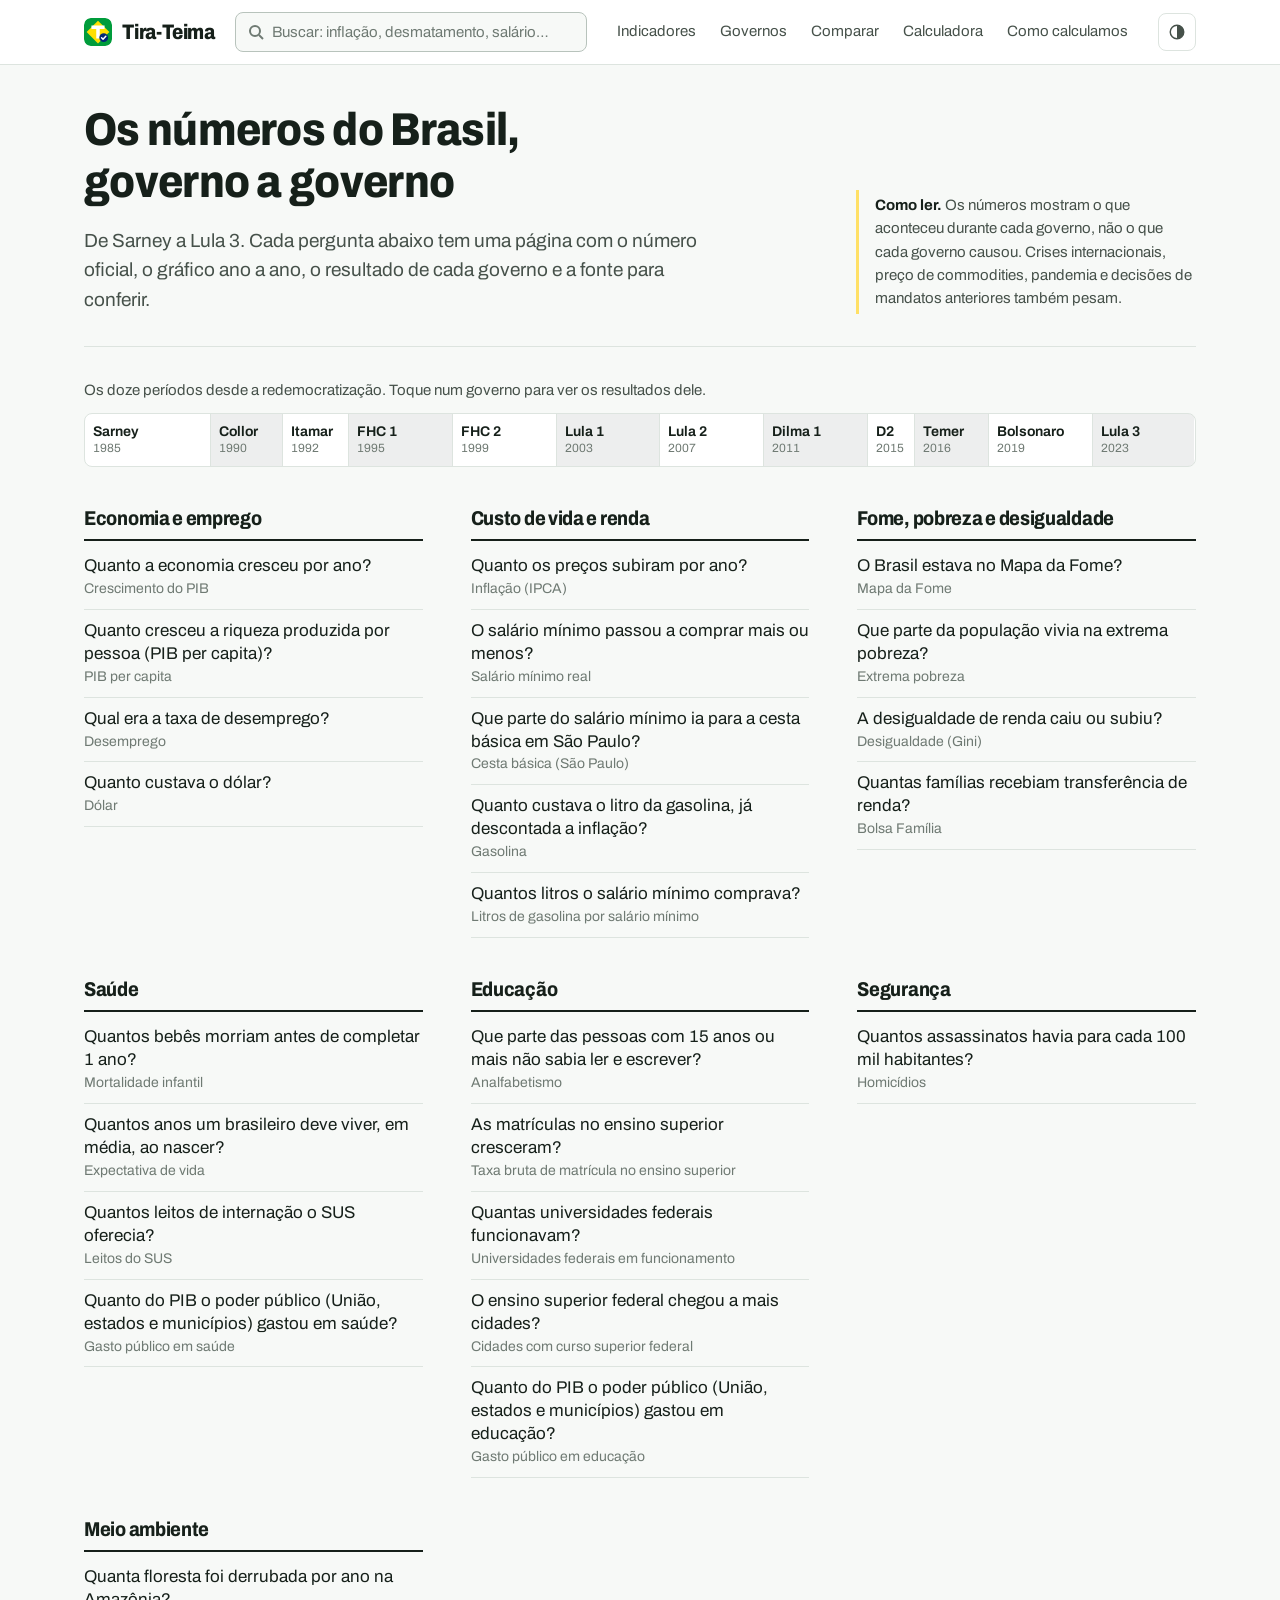
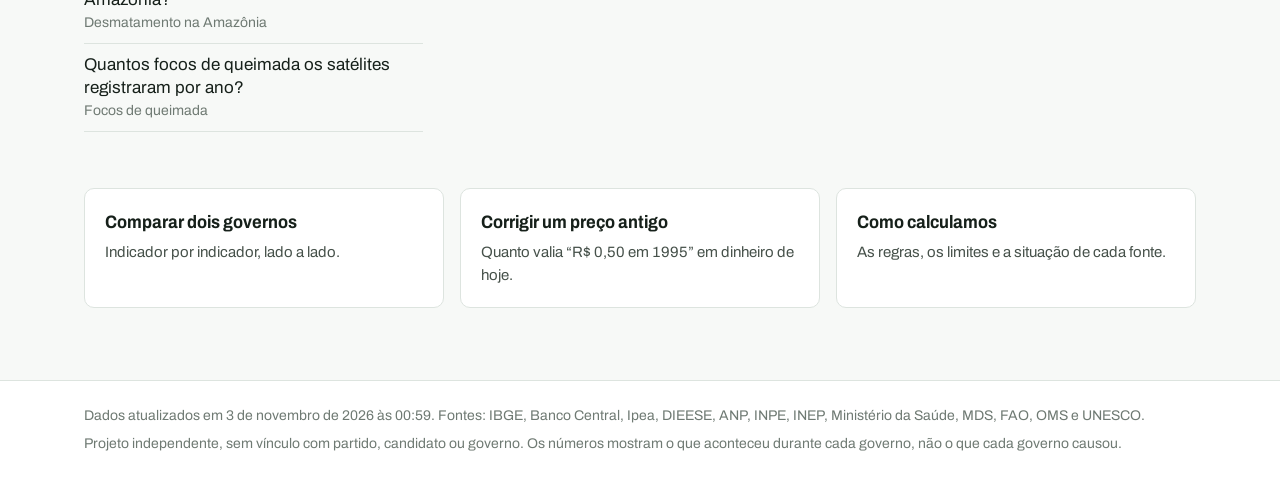
==== commit 2304771f: "Corrige recortes estatísticos, rankings e entrada monetária" ====
--- a/site/index.html
+++ b/site/index.html
@@ -51,6 +51,7 @@
 
 <script src="vendor/chart.umd.min.js"></script>
 <script src="vendor/chartjs-plugin-annotation.min.js"></script>
+<script src="numeros.js"></script>
 <script src="app.js"></script>
 </body>
 </html>
--- a/site/style.css
+++ b/site/style.css
@@ -217,12 +217,12 @@
 .colunas-gov { display: grid; grid-template-columns: 1fr 1fr; gap: 32px; margin-top: 36px; }
 .colunas-gov h2 { font-size: 19px; display: flex; gap: 8px; align-items: baseline; padding-bottom: 10px; border-bottom: 2px solid var(--tinta); }
 .lista-res { list-style: none; margin: 0; padding: 0; }
-.lista-res li a { display: grid; grid-template-columns: 1fr auto; gap: 4px 16px; padding: 12px 0; border-bottom: 1px solid var(--linha); text-decoration: none; color: var(--tinta); }
+.lista-res li a { display: grid; grid-template-columns: minmax(0, 1fr) auto; gap: 4px 16px; padding: 12px 0; border-bottom: 1px solid var(--linha); text-decoration: none; color: var(--tinta); }
 .lista-res li a:hover .nome { color: var(--azul); }
 .lista-res .nome { font-weight: 650; }
 .lista-res .val { font-weight: 650; text-align: right; white-space: nowrap; }
 .lista-res .pos { grid-column: 1 / -1; font-size: 14px; color: var(--tinta-2); }
-.lista-res .un { font-weight: 400; color: var(--tinta-3); font-size: 13px; display: block; text-align: right; }
+.lista-res .un { font-weight: 400; color: var(--tinta-3); font-size: 13px; display: block; text-align: right; white-space: normal; max-width: 22ch; margin-left: auto; }
 .lista-res .vazio { padding: 12px 0; color: var(--tinta-3); }
 
 /* ---------- comparar ---------- */
@@ -301,7 +301,7 @@
   .busca { max-width: 260px; }
   .inicio-topo { grid-template-columns: 1fr; gap: 24px; }
   .indice { grid-template-columns: repeat(2, minmax(0, 1fr)); }
-  .com-lado { grid-template-columns: 1fr; }
+  .com-lado { grid-template-columns: minmax(0, 1fr); }
   .lado { display: none; }
   .ir-para { display: block; margin-bottom: 20px; }
   .ir-para select { width: 100%; }
@@ -314,7 +314,7 @@
   .menu { order: 4; flex-basis: 100%; flex-wrap: wrap; margin: 0 -6px; gap: 0; }
   .tema { margin-left: auto; }
   .pagina { padding: 24px 16px 56px; }
-  .indice, .ferramentas, .colunas-gov, .calc-res { grid-template-columns: 1fr; }
+  .indice, .ferramentas, .colunas-gov, .calc-res { grid-template-columns: minmax(0, 1fr); }
   .regua-faixa { height: auto; flex-wrap: wrap; border: 0; background: none; gap: 4px; }
   .regua-faixa a { flex: 1 1 30% !important; border: 1px solid var(--linha); border-radius: 6px; padding: 6px 8px; background: var(--superficie); }
   .regua-faixa a:nth-child(even) { background: var(--superficie); }
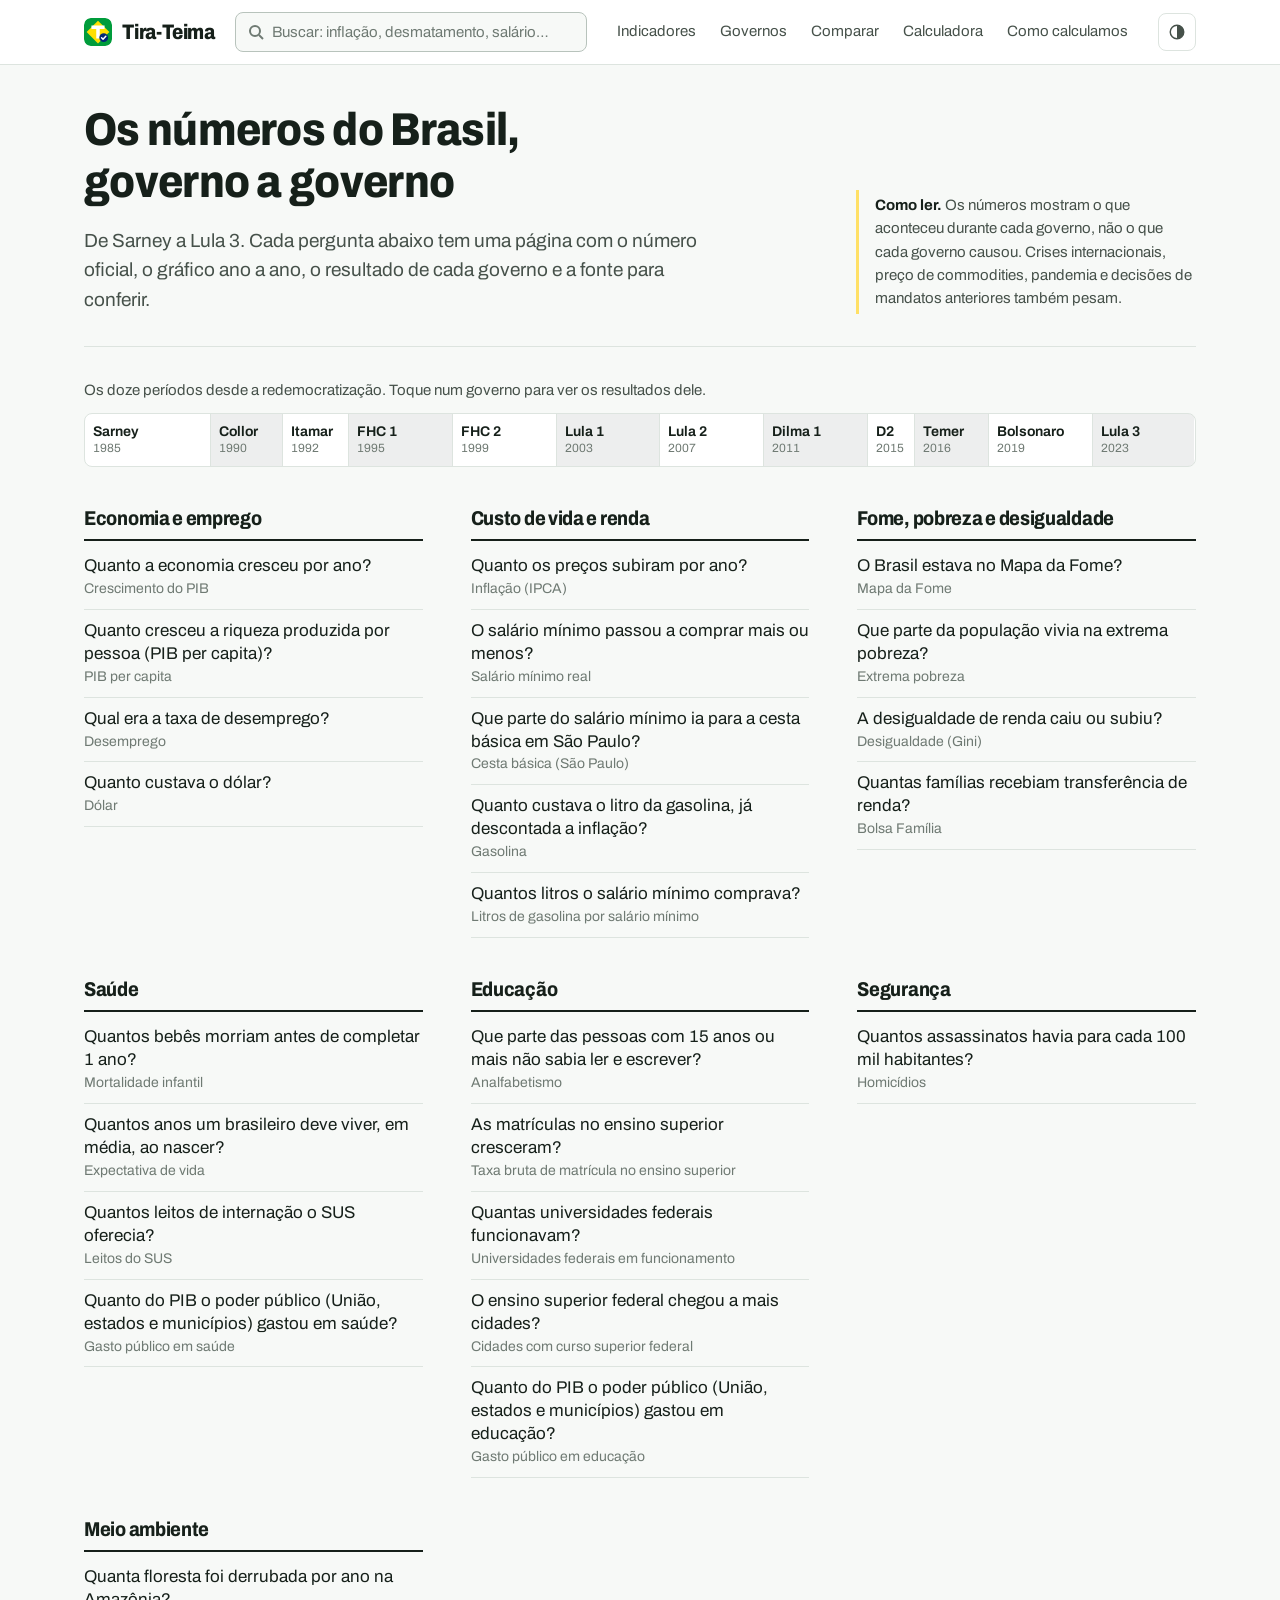
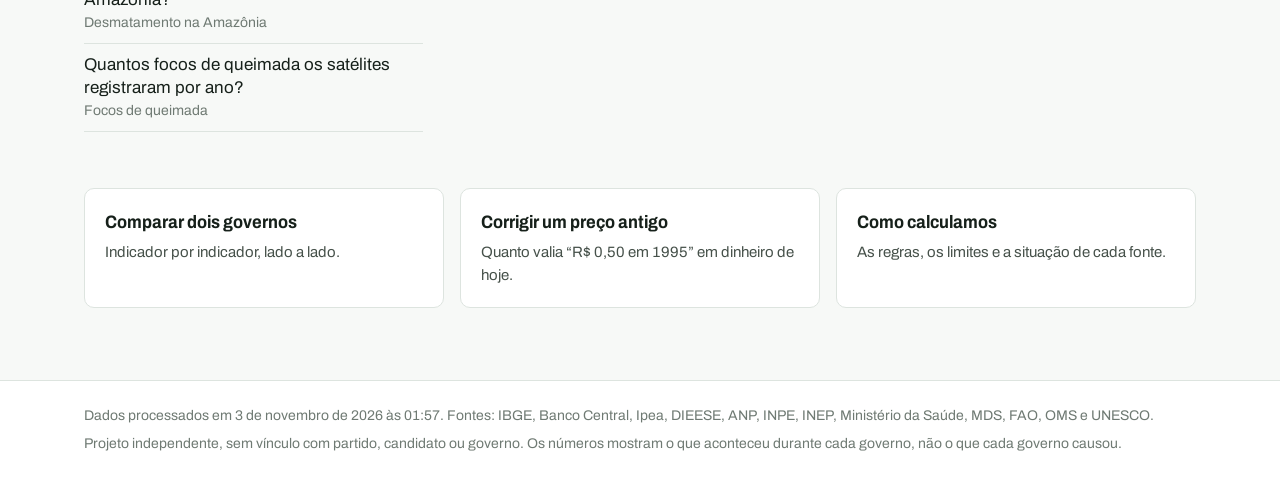
==== commit 3e383cf2: "Integra Atlas da Violência e restringe comparações pendentes antes da publicação" ====
--- a/site/index.html
+++ b/site/index.html
@@ -44,7 +44,7 @@
 
 <footer class="rodape">
   <div class="rodape-linha">
-    <p>Dados atualizados em <span id="gerado-em">—</span>. Fontes: IBGE, Banco Central, Ipea, DIEESE, ANP, INPE, INEP, Ministério da Saúde, MDS, FAO, OMS e UNESCO.</p>
+    <p>Dados processados em <span id="gerado-em">—</span>. Fontes: IBGE, Banco Central, Ipea, DIEESE, ANP, INPE, INEP, Ministério da Saúde, MDS, FAO, OMS e UNESCO.</p>
     <p>Projeto independente, sem vínculo com partido, candidato ou governo. Os números mostram o que aconteceu durante cada governo, não o que cada governo causou.</p>
   </div>
 </footer>
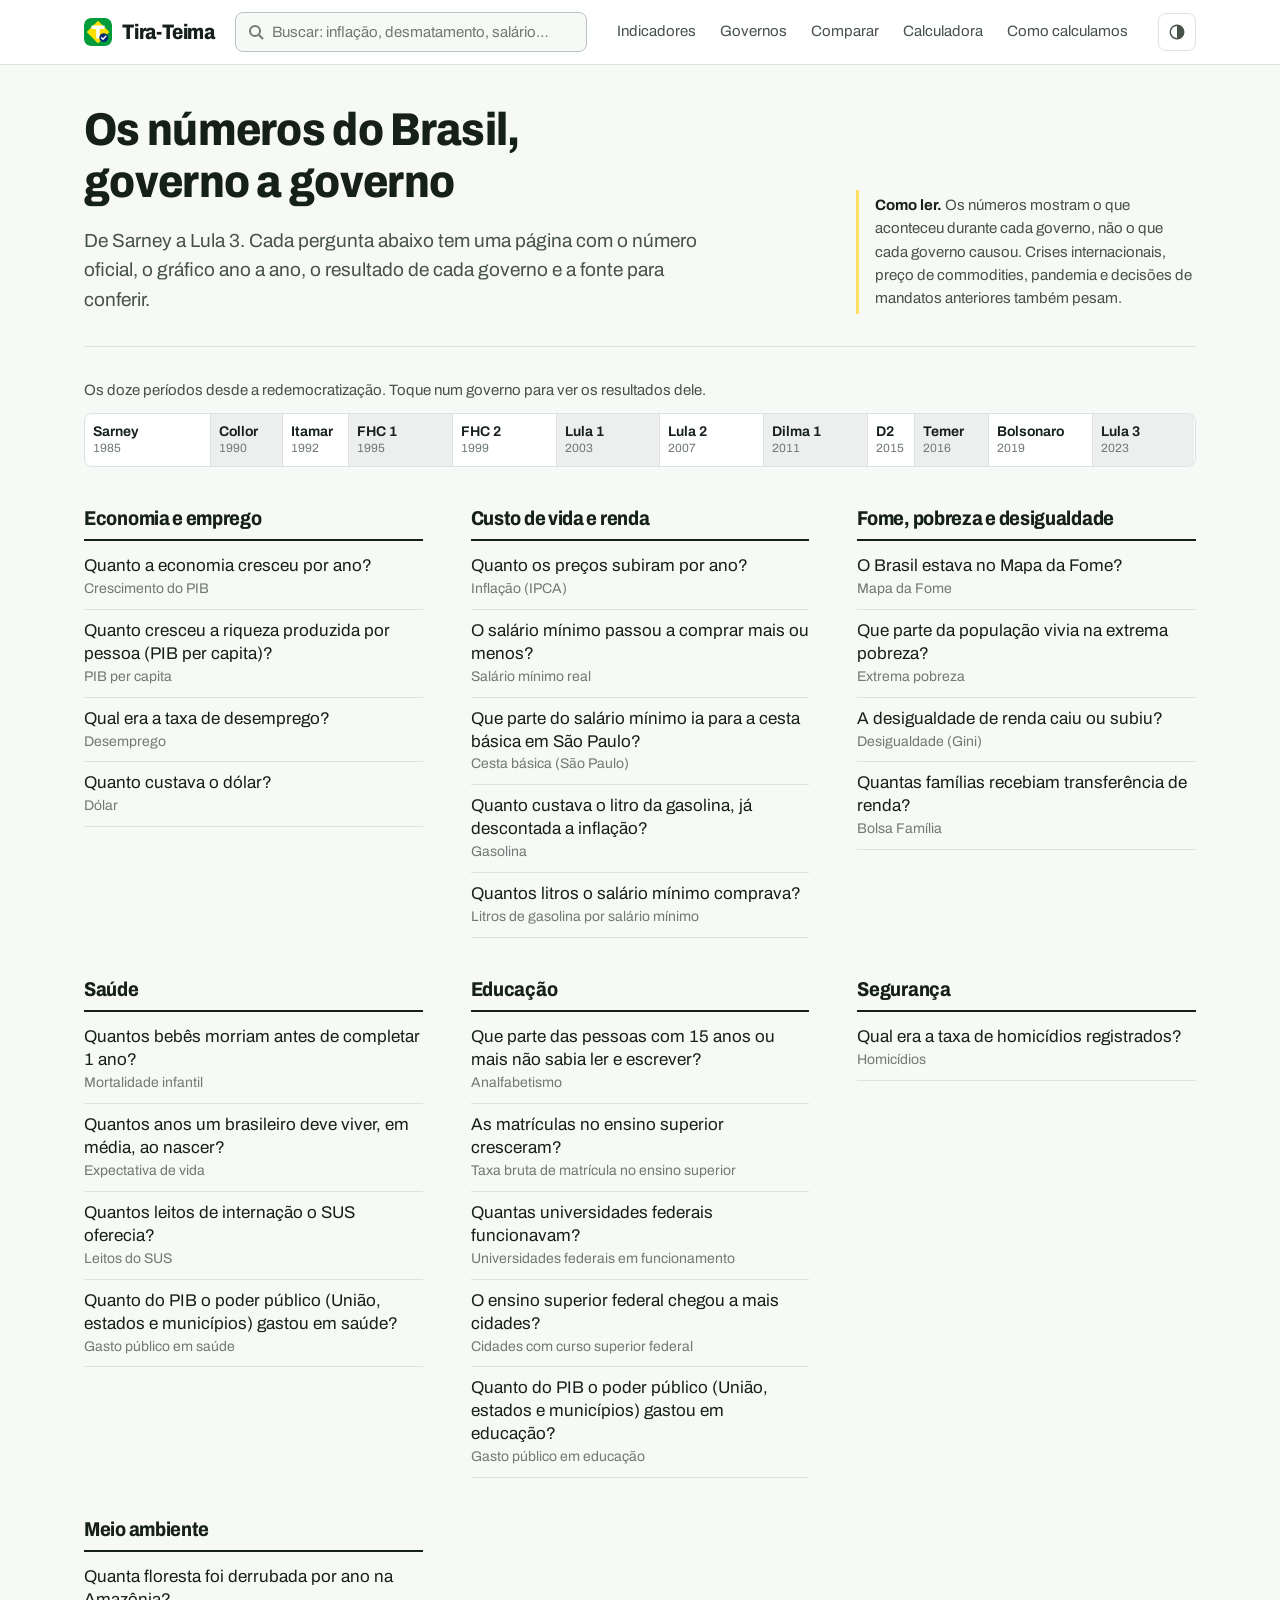
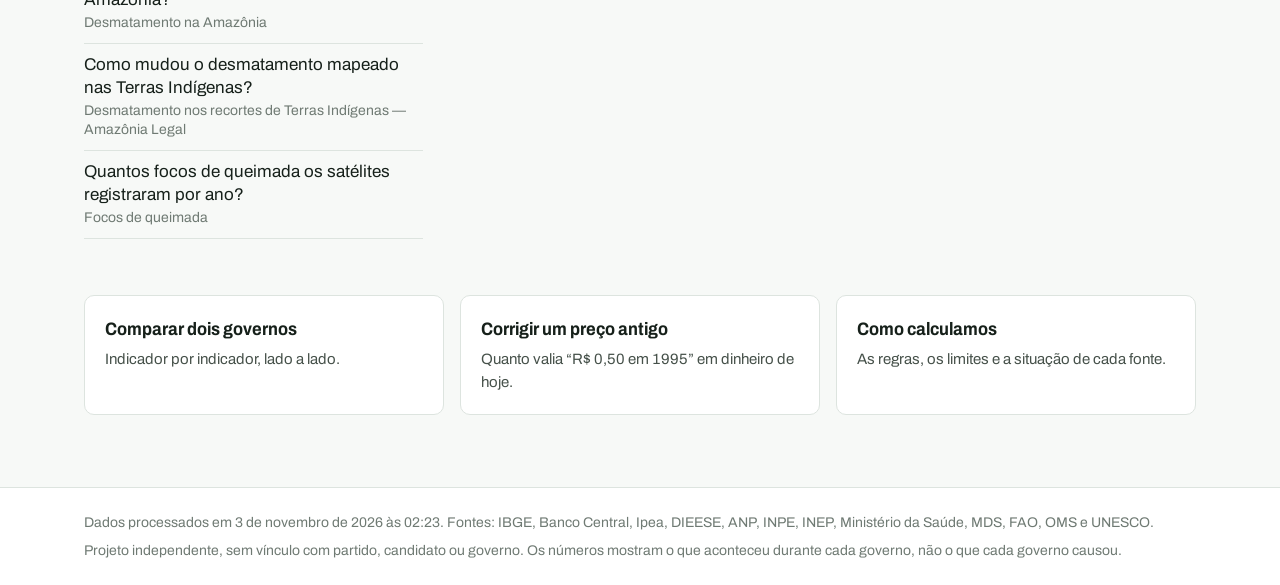
==== commit 47caf20e: "Versiona JavaScript para invalidar cache após atualização da interface" ====
--- a/site/index.html
+++ b/site/index.html
@@ -52,6 +52,6 @@
 <script src="vendor/chart.umd.min.js"></script>
 <script src="vendor/chartjs-plugin-annotation.min.js"></script>
 <script src="numeros.js"></script>
-<script src="app.js"></script>
+<script src="app.js?v=2.4.1"></script>
 </body>
 </html>
